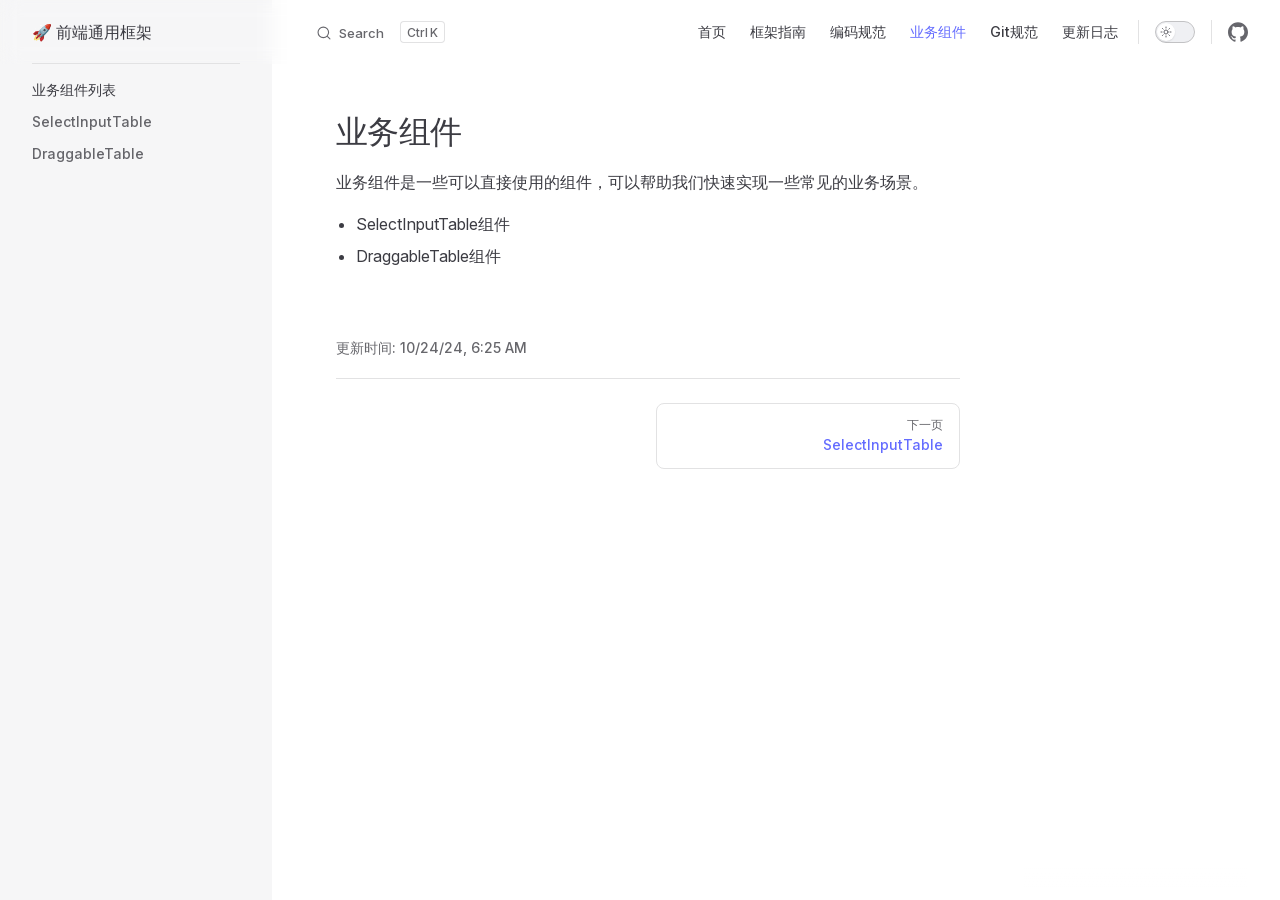
==== business-components/index.html @ 2253b832 "feat(core): 初始化项目文档" ====
<!DOCTYPE html>
<html lang="en-US" dir="ltr">
  <head>
    <meta charset="utf-8">
    <meta name="viewport" content="width=device-width,initial-scale=1">
    <title>业务组件 | 🚀 前端通用框架</title>
    <meta name="description" content="前端通用框架-LMX">
    <meta name="generator" content="VitePress v1.4.1">
    <link rel="preload stylesheet" href="/assets/style.DuVumDp0.css" as="style">
    
    <script type="module" src="/assets/app.DJWzKcC3.js"></script>
    <link rel="preload" href="/assets/inter-roman-latin.Di8DUHzh.woff2" as="font" type="font/woff2" crossorigin="">
    <link rel="modulepreload" href="/assets/chunks/theme.CJFkpKO4.js">
    <link rel="modulepreload" href="/assets/chunks/framework.Cb3oZuCp.js">
    <link rel="modulepreload" href="/assets/business-components_index.md.DLR4aEGV.lean.js">
    <script id="check-dark-mode">(()=>{const e=localStorage.getItem("vitepress-theme-appearance")||"auto",a=window.matchMedia("(prefers-color-scheme: dark)").matches;(!e||e==="auto"?a:e==="dark")&&document.documentElement.classList.add("dark")})();</script>
    <script id="check-mac-os">document.documentElement.classList.toggle("mac",/Mac|iPhone|iPod|iPad/i.test(navigator.platform));</script>
  </head>
  <body>
    <div id="app"><div class="Layout" data-v-5d98c3a5><!--[--><!--]--><!--[--><span tabindex="-1" data-v-0f60ec36></span><a href="#VPContent" class="VPSkipLink visually-hidden" data-v-0f60ec36> Skip to content </a><!--]--><!----><header class="VPNav" data-v-5d98c3a5 data-v-ae24b3ad><div class="VPNavBar" data-v-ae24b3ad data-v-6aa21345><div class="wrapper" data-v-6aa21345><div class="container" data-v-6aa21345><div class="title" data-v-6aa21345><div class="VPNavBarTitle has-sidebar" data-v-6aa21345 data-v-ab179fa1><a class="title" href="/" data-v-ab179fa1><!--[--><!--]--><!----><span data-v-ab179fa1>🚀 前端通用框架</span><!--[--><!--]--></a></div></div><div class="content" data-v-6aa21345><div class="content-body" data-v-6aa21345><!--[--><!--]--><div class="VPNavBarSearch search" data-v-6aa21345><!--[--><!----><div id="local-search"><button type="button" class="DocSearch DocSearch-Button" aria-label="Search"><span class="DocSearch-Button-Container"><span class="vp-icon DocSearch-Search-Icon"></span><span class="DocSearch-Button-Placeholder">Search</span></span><span class="DocSearch-Button-Keys"><kbd class="DocSearch-Button-Key"></kbd><kbd class="DocSearch-Button-Key">K</kbd></span></button></div><!--]--></div><nav aria-labelledby="main-nav-aria-label" class="VPNavBarMenu menu" data-v-6aa21345 data-v-dc692963><span id="main-nav-aria-label" class="visually-hidden" data-v-dc692963> Main Navigation </span><!--[--><!--[--><a class="VPLink link VPNavBarMenuLink" href="/" tabindex="0" data-v-dc692963 data-v-e56f3d57><!--[--><span data-v-e56f3d57>首页</span><!--]--></a><!--]--><!--[--><a class="VPLink link VPNavBarMenuLink" href="/introduction-guide.html" tabindex="0" data-v-dc692963 data-v-e56f3d57><!--[--><span data-v-e56f3d57>框架指南</span><!--]--></a><!--]--><!--[--><a class="VPLink link VPNavBarMenuLink" href="/code-convention.html" tabindex="0" data-v-dc692963 data-v-e56f3d57><!--[--><span data-v-e56f3d57>编码规范</span><!--]--></a><!--]--><!--[--><a class="VPLink link VPNavBarMenuLink active" href="/business-components/" tabindex="0" data-v-dc692963 data-v-e56f3d57><!--[--><span data-v-e56f3d57>业务组件</span><!--]--></a><!--]--><!--[--><a class="VPLink link VPNavBarMenuLink" href="/git-convention.html" tabindex="0" data-v-dc692963 data-v-e56f3d57><!--[--><span data-v-e56f3d57>Git规范</span><!--]--></a><!--]--><!--[--><a class="VPLink link VPNavBarMenuLink" href="/change-log.html" tabindex="0" data-v-dc692963 data-v-e56f3d57><!--[--><span data-v-e56f3d57>更新日志</span><!--]--></a><!--]--><!--]--></nav><!----><div class="VPNavBarAppearance appearance" data-v-6aa21345 data-v-6c893767><button class="VPSwitch VPSwitchAppearance" type="button" role="switch" title aria-checked="false" data-v-6c893767 data-v-5337faa4 data-v-1d5665e3><span class="check" data-v-1d5665e3><span class="icon" data-v-1d5665e3><!--[--><span class="vpi-sun sun" data-v-5337faa4></span><span class="vpi-moon moon" data-v-5337faa4></span><!--]--></span></span></button></div><div class="VPSocialLinks VPNavBarSocialLinks social-links" data-v-6aa21345 data-v-0394ad82 data-v-7bc22406><!--[--><a class="VPSocialLink no-icon" href aria-label="github" target="_blank" rel="noopener" data-v-7bc22406 data-v-eee4e7cb><span class="vpi-social-github" /></a><!--]--></div><div class="VPFlyout VPNavBarExtra extra" data-v-6aa21345 data-v-bb2aa2f0 data-v-cf11d7a2><button type="button" class="button" aria-haspopup="true" aria-expanded="false" aria-label="extra navigation" data-v-cf11d7a2><span class="vpi-more-horizontal icon" data-v-cf11d7a2></span></button><div class="menu" data-v-cf11d7a2><div class="VPMenu" data-v-cf11d7a2 data-v-b98bc113><!----><!--[--><!--[--><!----><div class="group" data-v-bb2aa2f0><div class="item appearance" data-v-bb2aa2f0><p class="label" data-v-bb2aa2f0>Appearance</p><div class="appearance-action" data-v-bb2aa2f0><button class="VPSwitch VPSwitchAppearance" type="button" role="switch" title aria-checked="false" data-v-bb2aa2f0 data-v-5337faa4 data-v-1d5665e3><span class="check" data-v-1d5665e3><span class="icon" data-v-1d5665e3><!--[--><span class="vpi-sun sun" data-v-5337faa4></span><span class="vpi-moon moon" data-v-5337faa4></span><!--]--></span></span></button></div></div></div><div class="group" data-v-bb2aa2f0><div class="item social-links" data-v-bb2aa2f0><div class="VPSocialLinks social-links-list" data-v-bb2aa2f0 data-v-7bc22406><!--[--><a class="VPSocialLink no-icon" href aria-label="github" target="_blank" rel="noopener" data-v-7bc22406 data-v-eee4e7cb><span class="vpi-social-github" /></a><!--]--></div></div></div><!--]--><!--]--></div></div></div><!--[--><!--]--><button type="button" class="VPNavBarHamburger hamburger" aria-label="mobile navigation" aria-expanded="false" aria-controls="VPNavScreen" data-v-6aa21345 data-v-e5dd9c1c><span class="container" data-v-e5dd9c1c><span class="top" data-v-e5dd9c1c></span><span class="middle" data-v-e5dd9c1c></span><span class="bottom" data-v-e5dd9c1c></span></span></button></div></div></div></div><div class="divider" data-v-6aa21345><div class="divider-line" data-v-6aa21345></div></div></div><!----></header><div class="VPLocalNav has-sidebar empty" data-v-5d98c3a5 data-v-a6f0e41e><div class="container" data-v-a6f0e41e><button class="menu" aria-expanded="false" aria-controls="VPSidebarNav" data-v-a6f0e41e><span class="vpi-align-left menu-icon" data-v-a6f0e41e></span><span class="menu-text" data-v-a6f0e41e>Menu</span></button><div class="VPLocalNavOutlineDropdown" style="--vp-vh:0px;" data-v-a6f0e41e data-v-17a5e62e><button data-v-17a5e62e>返回顶部</button><!----></div></div></div><aside class="VPSidebar" data-v-5d98c3a5 data-v-319d5ca6><div class="curtain" data-v-319d5ca6></div><nav class="nav" id="VPSidebarNav" aria-labelledby="sidebar-aria-label" tabindex="-1" data-v-319d5ca6><span class="visually-hidden" id="sidebar-aria-label" data-v-319d5ca6> Sidebar Navigation </span><!--[--><!--]--><!--[--><div class="no-transition group" data-v-c40bc020><section class="VPSidebarItem level-0 has-active" data-v-c40bc020 data-v-b7550ba0><div class="item" role="button" tabindex="0" data-v-b7550ba0><div class="indicator" data-v-b7550ba0></div><h2 class="text" data-v-b7550ba0>业务组件列表</h2><!----></div><div class="items" data-v-b7550ba0><!--[--><div class="VPSidebarItem level-1 is-link" data-v-b7550ba0 data-v-b7550ba0><!----><!----></div><div class="VPSidebarItem level-1 is-link" data-v-b7550ba0 data-v-b7550ba0><div class="item" data-v-b7550ba0><div class="indicator" data-v-b7550ba0></div><a class="VPLink link link" href="/business-components/select-input-table.html" data-v-b7550ba0><!--[--><p class="text" data-v-b7550ba0>SelectInputTable</p><!--]--></a><!----></div><!----></div><div class="VPSidebarItem level-1 is-link" data-v-b7550ba0 data-v-b7550ba0><div class="item" data-v-b7550ba0><div class="indicator" data-v-b7550ba0></div><a class="VPLink link link" href="/business-components/draggable-table.html" data-v-b7550ba0><!--[--><p class="text" data-v-b7550ba0>DraggableTable</p><!--]--></a><!----></div><!----></div><!--]--></div></section></div><!--]--><!--[--><!--]--></nav></aside><div class="VPContent has-sidebar" id="VPContent" data-v-5d98c3a5 data-v-1428d186><div class="VPDoc has-sidebar has-aside" data-v-1428d186 data-v-39a288b8><!--[--><!--]--><div class="container" data-v-39a288b8><div class="aside" data-v-39a288b8><div class="aside-curtain" data-v-39a288b8></div><div class="aside-container" data-v-39a288b8><div class="aside-content" data-v-39a288b8><div class="VPDocAside" data-v-39a288b8 data-v-3f215769><!--[--><!--]--><!--[--><!--]--><nav aria-labelledby="doc-outline-aria-label" class="VPDocAsideOutline" data-v-3f215769 data-v-a5bbad30><div class="content" data-v-a5bbad30><div class="outline-marker" data-v-a5bbad30></div><div aria-level="2" class="outline-title" id="doc-outline-aria-label" role="heading" data-v-a5bbad30>页面导航</div><ul class="VPDocOutlineItem root" data-v-a5bbad30 data-v-b933a997><!--[--><!--]--></ul></div></nav><!--[--><!--]--><div class="spacer" data-v-3f215769></div><!--[--><!--]--><!----><!--[--><!--]--><!--[--><!--]--></div></div></div></div><div class="content" data-v-39a288b8><div class="content-container" data-v-39a288b8><!--[--><!--]--><main class="main" data-v-39a288b8><div style="position:relative;" class="vp-doc _business-components_" data-v-39a288b8><div><h1 id="业务组件" tabindex="-1">业务组件 <a class="header-anchor" href="#业务组件" aria-label="Permalink to &quot;业务组件&quot;">​</a></h1><p>业务组件是一些可以直接使用的组件，可以帮助我们快速实现一些常见的业务场景。</p><ul><li>SelectInputTable组件</li><li>DraggableTable组件</li></ul></div></div></main><footer class="VPDocFooter" data-v-39a288b8 data-v-e257564d><!--[--><!--]--><div class="edit-info" data-v-e257564d><!----><div class="last-updated" data-v-e257564d><p class="VPLastUpdated" data-v-e257564d data-v-e98dd255>更新时间: <time datetime="2024-10-24T06:25:36.000Z" data-v-e98dd255></time></p></div></div><nav class="prev-next" aria-labelledby="doc-footer-aria-label" data-v-e257564d><span class="visually-hidden" id="doc-footer-aria-label" data-v-e257564d>Pager</span><div class="pager" data-v-e257564d><!----></div><div class="pager" data-v-e257564d><a class="VPLink link pager-link next" href="/business-components/select-input-table.html" data-v-e257564d><!--[--><span class="desc" data-v-e257564d>下一页</span><span class="title" data-v-e257564d>SelectInputTable</span><!--]--></a></div></nav></footer><!--[--><!--]--></div></div></div><!--[--><!--]--></div></div><footer class="VPFooter has-sidebar" data-v-5d98c3a5 data-v-e315a0ad><div class="container" data-v-e315a0ad><p class="message" data-v-e315a0ad>基于 MIT 许可发布</p><p class="copyright" data-v-e315a0ad>Copyright © 2024-2025 框架作者(LMX)  版权所有</p></div></footer><!--[--><!--]--></div></div>
    <script>window.__VP_HASH_MAP__=JSON.parse("{\"business-components_draggable-table.md\":\"Cg5GRH3i\",\"business-components_index.md\":\"DLR4aEGV\",\"business-components_select-input-table.md\":\"B539LDtx\",\"change-log.md\":\"DPjXReSg\",\"code-convention.md\":\"DmVCkzlH\",\"git-convention.md\":\"D9G2zrbq\",\"index.md\":\"DfQg890u\",\"introduction-guide.md\":\"CBShqXtq\"}");window.__VP_SITE_DATA__=JSON.parse("{\"lang\":\"en-US\",\"dir\":\"ltr\",\"title\":\"🚀 前端通用框架\",\"description\":\"前端通用框架-LMX\",\"base\":\"/\",\"head\":[],\"router\":{\"prefetchLinks\":true},\"appearance\":true,\"themeConfig\":{\"search\":{\"provider\":\"local\"},\"nav\":[{\"text\":\"首页\",\"link\":\"/\"},{\"text\":\"框架指南\",\"link\":\"/introduction-guide\"},{\"text\":\"编码规范\",\"link\":\"/code-convention\"},{\"text\":\"业务组件\",\"link\":\"/business-components/\"},{\"text\":\"Git规范\",\"link\":\"/git-convention\"},{\"text\":\"更新日志\",\"link\":\"/change-log\"}],\"sidebar\":{\"/business-components/\":[{\"text\":\"业务组件列表\",\"items\":[{\"text\":\"\",\"link\":\"/business-components/\"},{\"text\":\"SelectInputTable\",\"link\":\"/business-components/select-input-table\"},{\"text\":\"DraggableTable\",\"link\":\"/business-components/draggable-table\"}]}]},\"socialLinks\":[{\"icon\":\"github\",\"link\":\"\"}],\"outline\":{\"label\":\"页面导航\"},\"docFooter\":{\"prev\":\"上一页\",\"next\":\"下一页\"},\"lastUpdated\":{\"text\":\"更新时间\"},\"darkModeSwitchTitle\":\"切换到深色模式\",\"lightModeSwitchTitle\":\"切换到浅色模式\",\"returnToTopLabel\":\"返回顶部\",\"footer\":{\"message\":\"基于 MIT 许可发布\",\"copyright\":\"Copyright © 2024-2025 框架作者(LMX)  版权所有\"}},\"locales\":{},\"scrollOffset\":134,\"cleanUrls\":false}");</script>
    
  </body>
</html>
---- assets/style.DuVumDp0.css ----
@font-face{font-family:Inter;font-style:normal;font-weight:100 900;font-display:swap;src:url(/assets/inter-roman-cyrillic-ext.BBPuwvHQ.woff2) format("woff2");unicode-range:U+0460-052F,U+1C80-1C88,U+20B4,U+2DE0-2DFF,U+A640-A69F,U+FE2E-FE2F}@font-face{font-family:Inter;font-style:normal;font-weight:100 900;font-display:swap;src:url(/assets/inter-roman-cyrillic.C5lxZ8CY.woff2) format("woff2");unicode-range:U+0301,U+0400-045F,U+0490-0491,U+04B0-04B1,U+2116}@font-face{font-family:Inter;font-style:normal;font-weight:100 900;font-display:swap;src:url(/assets/inter-roman-greek-ext.CqjqNYQ-.woff2) format("woff2");unicode-range:U+1F00-1FFF}@font-face{font-family:Inter;font-style:normal;font-weight:100 900;font-display:swap;src:url(/assets/inter-roman-greek.BBVDIX6e.woff2) format("woff2");unicode-range:U+0370-0377,U+037A-037F,U+0384-038A,U+038C,U+038E-03A1,U+03A3-03FF}@font-face{font-family:Inter;font-style:normal;font-weight:100 900;font-display:swap;src:url(/assets/inter-roman-vietnamese.BjW4sHH5.woff2) format("woff2");unicode-range:U+0102-0103,U+0110-0111,U+0128-0129,U+0168-0169,U+01A0-01A1,U+01AF-01B0,U+0300-0301,U+0303-0304,U+0308-0309,U+0323,U+0329,U+1EA0-1EF9,U+20AB}@font-face{font-family:Inter;font-style:normal;font-weight:100 900;font-display:swap;src:url(/assets/inter-roman-latin-ext.4ZJIpNVo.woff2) format("woff2");unicode-range:U+0100-02AF,U+0304,U+0308,U+0329,U+1E00-1E9F,U+1EF2-1EFF,U+2020,U+20A0-20AB,U+20AD-20C0,U+2113,U+2C60-2C7F,U+A720-A7FF}@font-face{font-family:Inter;font-style:normal;font-weight:100 900;font-display:swap;src:url(/assets/inter-roman-latin.Di8DUHzh.woff2) format("woff2");unicode-range:U+0000-00FF,U+0131,U+0152-0153,U+02BB-02BC,U+02C6,U+02DA,U+02DC,U+0304,U+0308,U+0329,U+2000-206F,U+2074,U+20AC,U+2122,U+2191,U+2193,U+2212,U+2215,U+FEFF,U+FFFD}@font-face{font-family:Inter;font-style:italic;font-weight:100 900;font-display:swap;src:url(/assets/inter-italic-cyrillic-ext.r48I6akx.woff2) format("woff2");unicode-range:U+0460-052F,U+1C80-1C88,U+20B4,U+2DE0-2DFF,U+A640-A69F,U+FE2E-FE2F}@font-face{font-family:Inter;font-style:italic;font-weight:100 900;font-display:swap;src:url(/assets/inter-italic-cyrillic.By2_1cv3.woff2) format("woff2");unicode-range:U+0301,U+0400-045F,U+0490-0491,U+04B0-04B1,U+2116}@font-face{font-family:Inter;font-style:italic;font-weight:100 900;font-display:swap;src:url(/assets/inter-italic-greek-ext.1u6EdAuj.woff2) format("woff2");unicode-range:U+1F00-1FFF}@font-face{font-family:Inter;font-style:italic;font-weight:100 900;font-display:swap;src:url(/assets/inter-italic-greek.DJ8dCoTZ.woff2) format("woff2");unicode-range:U+0370-0377,U+037A-037F,U+0384-038A,U+038C,U+038E-03A1,U+03A3-03FF}@font-face{font-family:Inter;font-style:italic;font-weight:100 900;font-display:swap;src:url(/assets/inter-italic-vietnamese.BSbpV94h.woff2) format("woff2");unicode-range:U+0102-0103,U+0110-0111,U+0128-0129,U+0168-0169,U+01A0-01A1,U+01AF-01B0,U+0300-0301,U+0303-0304,U+0308-0309,U+0323,U+0329,U+1EA0-1EF9,U+20AB}@font-face{font-family:Inter;font-style:italic;font-weight:100 900;font-display:swap;src:url(/assets/inter-italic-latin-ext.CN1xVJS-.woff2) format("woff2");unicode-range:U+0100-02AF,U+0304,U+0308,U+0329,U+1E00-1E9F,U+1EF2-1EFF,U+2020,U+20A0-20AB,U+20AD-20C0,U+2113,U+2C60-2C7F,U+A720-A7FF}@font-face{font-family:Inter;font-style:italic;font-weight:100 900;font-display:swap;src:url(/assets/inter-italic-latin.C2AdPX0b.woff2) format("woff2");unicode-range:U+0000-00FF,U+0131,U+0152-0153,U+02BB-02BC,U+02C6,U+02DA,U+02DC,U+0304,U+0308,U+0329,U+2000-206F,U+2074,U+20AC,U+2122,U+2191,U+2193,U+2212,U+2215,U+FEFF,U+FFFD}@font-face{font-family:Punctuation SC;font-weight:400;src:local("PingFang SC Regular"),local("Noto Sans CJK SC"),local("Microsoft YaHei");unicode-range:U+201C,U+201D,U+2018,U+2019,U+2E3A,U+2014,U+2013,U+2026,U+00B7,U+007E,U+002F}@font-face{font-family:Punctuation SC;font-weight:500;src:local("PingFang SC Medium"),local("Noto Sans CJK SC"),local("Microsoft YaHei");unicode-range:U+201C,U+201D,U+2018,U+2019,U+2E3A,U+2014,U+2013,U+2026,U+00B7,U+007E,U+002F}@font-face{font-family:Punctuation SC;font-weight:600;src:local("PingFang SC Semibold"),local("Noto Sans CJK SC Bold"),local("Microsoft YaHei Bold");unicode-range:U+201C,U+201D,U+2018,U+2019,U+2E3A,U+2014,U+2013,U+2026,U+00B7,U+007E,U+002F}@font-face{font-family:Punctuation SC;font-weight:700;src:local("PingFang SC Semibold"),local("Noto Sans CJK SC Bold"),local("Microsoft YaHei Bold");unicode-range:U+201C,U+201D,U+2018,U+2019,U+2E3A,U+2014,U+2013,U+2026,U+00B7,U+007E,U+002F}:root{--vp-c-white: #ffffff;--vp-c-black: #000000;--vp-c-neutral: var(--vp-c-black);--vp-c-neutral-inverse: var(--vp-c-white)}.dark{--vp-c-neutral: var(--vp-c-white);--vp-c-neutral-inverse: var(--vp-c-black)}:root{--vp-c-gray-1: #dddde3;--vp-c-gray-2: #e4e4e9;--vp-c-gray-3: #ebebef;--vp-c-gray-soft: rgba(142, 150, 170, .14);--vp-c-indigo-1: #3451b2;--vp-c-indigo-2: #3a5ccc;--vp-c-indigo-3: #5672cd;--vp-c-indigo-soft: rgba(100, 108, 255, .14);--vp-c-purple-1: #6f42c1;--vp-c-purple-2: #7e4cc9;--vp-c-purple-3: #8e5cd9;--vp-c-purple-soft: rgba(159, 122, 234, .14);--vp-c-green-1: #18794e;--vp-c-green-2: #299764;--vp-c-green-3: #30a46c;--vp-c-green-soft: rgba(16, 185, 129, .14);--vp-c-yellow-1: #915930;--vp-c-yellow-2: #946300;--vp-c-yellow-3: #9f6a00;--vp-c-yellow-soft: rgba(234, 179, 8, .14);--vp-c-red-1: #b8272c;--vp-c-red-2: #d5393e;--vp-c-red-3: #e0575b;--vp-c-red-soft: rgba(244, 63, 94, .14);--vp-c-sponsor: #db2777}.dark{--vp-c-gray-1: #515c67;--vp-c-gray-2: #414853;--vp-c-gray-3: #32363f;--vp-c-gray-soft: rgba(101, 117, 133, .16);--vp-c-indigo-1: #a8b1ff;--vp-c-indigo-2: #5c73e7;--vp-c-indigo-3: #3e63dd;--vp-c-indigo-soft: rgba(100, 108, 255, .16);--vp-c-purple-1: #c8abfa;--vp-c-purple-2: #a879e6;--vp-c-purple-3: #8e5cd9;--vp-c-purple-soft: rgba(159, 122, 234, .16);--vp-c-green-1: #3dd68c;--vp-c-green-2: #30a46c;--vp-c-green-3: #298459;--vp-c-green-soft: rgba(16, 185, 129, .16);--vp-c-yellow-1: #f9b44e;--vp-c-yellow-2: #da8b17;--vp-c-yellow-3: #a46a0a;--vp-c-yellow-soft: rgba(234, 179, 8, .16);--vp-c-red-1: #f66f81;--vp-c-red-2: #f14158;--vp-c-red-3: #b62a3c;--vp-c-red-soft: rgba(244, 63, 94, .16)}:root{--vp-c-bg: #ffffff;--vp-c-bg-alt: #f6f6f7;--vp-c-bg-elv: #ffffff;--vp-c-bg-soft: #f6f6f7}.dark{--vp-c-bg: #1b1b1f;--vp-c-bg-alt: #161618;--vp-c-bg-elv: #202127;--vp-c-bg-soft: #202127}:root{--vp-c-border: #c2c2c4;--vp-c-divider: #e2e2e3;--vp-c-gutter: #e2e2e3}.dark{--vp-c-border: #3c3f44;--vp-c-divider: #2e2e32;--vp-c-gutter: #000000}:root{--vp-c-text-1: rgba(60, 60, 67);--vp-c-text-2: rgba(60, 60, 67, .78);--vp-c-text-3: rgba(60, 60, 67, .56)}.dark{--vp-c-text-1: rgba(255, 255, 245, .86);--vp-c-text-2: rgba(235, 235, 245, .6);--vp-c-text-3: rgba(235, 235, 245, .38)}:root{--vp-c-default-1: var(--vp-c-gray-1);--vp-c-default-2: var(--vp-c-gray-2);--vp-c-default-3: var(--vp-c-gray-3);--vp-c-default-soft: var(--vp-c-gray-soft);--vp-c-brand-1: var(--vp-c-indigo-1);--vp-c-brand-2: var(--vp-c-indigo-2);--vp-c-brand-3: var(--vp-c-indigo-3);--vp-c-brand-soft: var(--vp-c-indigo-soft);--vp-c-brand: var(--vp-c-brand-1);--vp-c-tip-1: var(--vp-c-brand-1);--vp-c-tip-2: var(--vp-c-brand-2);--vp-c-tip-3: var(--vp-c-brand-3);--vp-c-tip-soft: var(--vp-c-brand-soft);--vp-c-note-1: var(--vp-c-brand-1);--vp-c-note-2: var(--vp-c-brand-2);--vp-c-note-3: var(--vp-c-brand-3);--vp-c-note-soft: var(--vp-c-brand-soft);--vp-c-success-1: var(--vp-c-green-1);--vp-c-success-2: var(--vp-c-green-2);--vp-c-success-3: var(--vp-c-green-3);--vp-c-success-soft: var(--vp-c-green-soft);--vp-c-important-1: var(--vp-c-purple-1);--vp-c-important-2: var(--vp-c-purple-2);--vp-c-important-3: var(--vp-c-purple-3);--vp-c-important-soft: var(--vp-c-purple-soft);--vp-c-warning-1: var(--vp-c-yellow-1);--vp-c-warning-2: var(--vp-c-yellow-2);--vp-c-warning-3: var(--vp-c-yellow-3);--vp-c-warning-soft: var(--vp-c-yellow-soft);--vp-c-danger-1: var(--vp-c-red-1);--vp-c-danger-2: var(--vp-c-red-2);--vp-c-danger-3: var(--vp-c-red-3);--vp-c-danger-soft: var(--vp-c-red-soft);--vp-c-caution-1: var(--vp-c-red-1);--vp-c-caution-2: var(--vp-c-red-2);--vp-c-caution-3: var(--vp-c-red-3);--vp-c-caution-soft: var(--vp-c-red-soft)}:root{--vp-font-family-base: "Inter", ui-sans-serif, system-ui, sans-serif, "Apple Color Emoji", "Segoe UI Emoji", "Segoe UI Symbol", "Noto Color Emoji";--vp-font-family-mono: ui-monospace, "Menlo", "Monaco", "Consolas", "Liberation Mono", "Courier New", monospace;font-optical-sizing:auto}:root:where(:lang(zh)){--vp-font-family-base: "Punctuation SC", "Inter", ui-sans-serif, system-ui, "PingFang SC", "Noto Sans CJK SC", "Noto Sans SC", "Heiti SC", "Microsoft YaHei", "DengXian", sans-serif, "Apple Color Emoji", "Segoe UI Emoji", "Segoe UI Symbol", "Noto Color Emoji"}:root{--vp-shadow-1: 0 1px 2px rgba(0, 0, 0, .04), 0 1px 2px rgba(0, 0, 0, .06);--vp-shadow-2: 0 3px 12px rgba(0, 0, 0, .07), 0 1px 4px rgba(0, 0, 0, .07);--vp-shadow-3: 0 12px 32px rgba(0, 0, 0, .1), 0 2px 6px rgba(0, 0, 0, .08);--vp-shadow-4: 0 14px 44px rgba(0, 0, 0, .12), 0 3px 9px rgba(0, 0, 0, .12);--vp-shadow-5: 0 18px 56px rgba(0, 0, 0, .16), 0 4px 12px rgba(0, 0, 0, .16)}:root{--vp-z-index-footer: 10;--vp-z-index-local-nav: 20;--vp-z-index-nav: 30;--vp-z-index-layout-top: 40;--vp-z-index-backdrop: 50;--vp-z-index-sidebar: 60}@media (min-width: 960px){:root{--vp-z-index-sidebar: 25}}:root{--vp-layout-max-width: 1440px}:root{--vp-header-anchor-symbol: "#"}:root{--vp-code-line-height: 1.7;--vp-code-font-size: .875em;--vp-code-color: var(--vp-c-brand-1);--vp-code-link-color: var(--vp-c-brand-1);--vp-code-link-hover-color: var(--vp-c-brand-2);--vp-code-bg: var(--vp-c-default-soft);--vp-code-block-color: var(--vp-c-text-2);--vp-code-block-bg: var(--vp-c-bg-alt);--vp-code-block-divider-color: var(--vp-c-gutter);--vp-code-lang-color: var(--vp-c-text-3);--vp-code-line-highlight-color: var(--vp-c-default-soft);--vp-code-line-number-color: var(--vp-c-text-3);--vp-code-line-diff-add-color: var(--vp-c-success-soft);--vp-code-line-diff-add-symbol-color: var(--vp-c-success-1);--vp-code-line-diff-remove-color: var(--vp-c-danger-soft);--vp-code-line-diff-remove-symbol-color: var(--vp-c-danger-1);--vp-code-line-warning-color: var(--vp-c-warning-soft);--vp-code-line-error-color: var(--vp-c-danger-soft);--vp-code-copy-code-border-color: var(--vp-c-divider);--vp-code-copy-code-bg: var(--vp-c-bg-soft);--vp-code-copy-code-hover-border-color: var(--vp-c-divider);--vp-code-copy-code-hover-bg: var(--vp-c-bg);--vp-code-copy-code-active-text: var(--vp-c-text-2);--vp-code-copy-copied-text-content: "Copied";--vp-code-tab-divider: var(--vp-code-block-divider-color);--vp-code-tab-text-color: var(--vp-c-text-2);--vp-code-tab-bg: var(--vp-code-block-bg);--vp-code-tab-hover-text-color: var(--vp-c-text-1);--vp-code-tab-active-text-color: var(--vp-c-text-1);--vp-code-tab-active-bar-color: var(--vp-c-brand-1)}:root{--vp-button-brand-border: transparent;--vp-button-brand-text: var(--vp-c-white);--vp-button-brand-bg: var(--vp-c-brand-3);--vp-button-brand-hover-border: transparent;--vp-button-brand-hover-text: var(--vp-c-white);--vp-button-brand-hover-bg: var(--vp-c-brand-2);--vp-button-brand-active-border: transparent;--vp-button-brand-active-text: var(--vp-c-white);--vp-button-brand-active-bg: var(--vp-c-brand-1);--vp-button-alt-border: transparent;--vp-button-alt-text: var(--vp-c-text-1);--vp-button-alt-bg: var(--vp-c-default-3);--vp-button-alt-hover-border: transparent;--vp-button-alt-hover-text: var(--vp-c-text-1);--vp-button-alt-hover-bg: var(--vp-c-default-2);--vp-button-alt-active-border: transparent;--vp-button-alt-active-text: var(--vp-c-text-1);--vp-button-alt-active-bg: var(--vp-c-default-1);--vp-button-sponsor-border: var(--vp-c-text-2);--vp-button-sponsor-text: var(--vp-c-text-2);--vp-button-sponsor-bg: transparent;--vp-button-sponsor-hover-border: var(--vp-c-sponsor);--vp-button-sponsor-hover-text: var(--vp-c-sponsor);--vp-button-sponsor-hover-bg: transparent;--vp-button-sponsor-active-border: var(--vp-c-sponsor);--vp-button-sponsor-active-text: var(--vp-c-sponsor);--vp-button-sponsor-active-bg: transparent}:root{--vp-custom-block-font-size: 14px;--vp-custom-block-code-font-size: 13px;--vp-custom-block-info-border: transparent;--vp-custom-block-info-text: var(--vp-c-text-1);--vp-custom-block-info-bg: var(--vp-c-default-soft);--vp-custom-block-info-code-bg: var(--vp-c-default-soft);--vp-custom-block-note-border: transparent;--vp-custom-block-note-text: var(--vp-c-text-1);--vp-custom-block-note-bg: var(--vp-c-default-soft);--vp-custom-block-note-code-bg: var(--vp-c-default-soft);--vp-custom-block-tip-border: transparent;--vp-custom-block-tip-text: var(--vp-c-text-1);--vp-custom-block-tip-bg: var(--vp-c-tip-soft);--vp-custom-block-tip-code-bg: var(--vp-c-tip-soft);--vp-custom-block-important-border: transparent;--vp-custom-block-important-text: var(--vp-c-text-1);--vp-custom-block-important-bg: var(--vp-c-important-soft);--vp-custom-block-important-code-bg: var(--vp-c-important-soft);--vp-custom-block-warning-border: transparent;--vp-custom-block-warning-text: var(--vp-c-text-1);--vp-custom-block-warning-bg: var(--vp-c-warning-soft);--vp-custom-block-warning-code-bg: var(--vp-c-warning-soft);--vp-custom-block-danger-border: transparent;--vp-custom-block-danger-text: var(--vp-c-text-1);--vp-custom-block-danger-bg: var(--vp-c-danger-soft);--vp-custom-block-danger-code-bg: var(--vp-c-danger-soft);--vp-custom-block-caution-border: transparent;--vp-custom-block-caution-text: var(--vp-c-text-1);--vp-custom-block-caution-bg: var(--vp-c-caution-soft);--vp-custom-block-caution-code-bg: var(--vp-c-caution-soft);--vp-custom-block-details-border: var(--vp-custom-block-info-border);--vp-custom-block-details-text: var(--vp-custom-block-info-text);--vp-custom-block-details-bg: var(--vp-custom-block-info-bg);--vp-custom-block-details-code-bg: var(--vp-custom-block-info-code-bg)}:root{--vp-input-border-color: var(--vp-c-border);--vp-input-bg-color: var(--vp-c-bg-alt);--vp-input-switch-bg-color: var(--vp-c-default-soft)}:root{--vp-nav-height: 64px;--vp-nav-bg-color: var(--vp-c-bg);--vp-nav-screen-bg-color: var(--vp-c-bg);--vp-nav-logo-height: 24px}.hide-nav{--vp-nav-height: 0px}.hide-nav .VPSidebar{--vp-nav-height: 22px}:root{--vp-local-nav-bg-color: var(--vp-c-bg)}:root{--vp-sidebar-width: 272px;--vp-sidebar-bg-color: var(--vp-c-bg-alt)}:root{--vp-backdrop-bg-color: rgba(0, 0, 0, .6)}:root{--vp-home-hero-name-color: var(--vp-c-brand-1);--vp-home-hero-name-background: transparent;--vp-home-hero-image-background-image: none;--vp-home-hero-image-filter: none}:root{--vp-badge-info-border: transparent;--vp-badge-info-text: var(--vp-c-text-2);--vp-badge-info-bg: var(--vp-c-default-soft);--vp-badge-tip-border: transparent;--vp-badge-tip-text: var(--vp-c-tip-1);--vp-badge-tip-bg: var(--vp-c-tip-soft);--vp-badge-warning-border: transparent;--vp-badge-warning-text: var(--vp-c-warning-1);--vp-badge-warning-bg: var(--vp-c-warning-soft);--vp-badge-danger-border: transparent;--vp-badge-danger-text: var(--vp-c-danger-1);--vp-badge-danger-bg: var(--vp-c-danger-soft)}:root{--vp-carbon-ads-text-color: var(--vp-c-text-1);--vp-carbon-ads-poweredby-color: var(--vp-c-text-2);--vp-carbon-ads-bg-color: var(--vp-c-bg-soft);--vp-carbon-ads-hover-text-color: var(--vp-c-brand-1);--vp-carbon-ads-hover-poweredby-color: var(--vp-c-text-1)}:root{--vp-local-search-bg: var(--vp-c-bg);--vp-local-search-result-bg: var(--vp-c-bg);--vp-local-search-result-border: var(--vp-c-divider);--vp-local-search-result-selected-bg: var(--vp-c-bg);--vp-local-search-result-selected-border: var(--vp-c-brand-1);--vp-local-search-highlight-bg: var(--vp-c-brand-1);--vp-local-search-highlight-text: var(--vp-c-neutral-inverse)}@media (prefers-reduced-motion: reduce){*,:before,:after{animation-delay:-1ms!important;animation-duration:1ms!important;animation-iteration-count:1!important;background-attachment:initial!important;scroll-behavior:auto!important;transition-duration:0s!important;transition-delay:0s!important}}*,:before,:after{box-sizing:border-box}html{line-height:1.4;font-size:16px;-webkit-text-size-adjust:100%}html.dark{color-scheme:dark}body{margin:0;width:100%;min-width:320px;min-height:100vh;line-height:24px;font-family:var(--vp-font-family-base);font-size:16px;font-weight:400;color:var(--vp-c-text-1);background-color:var(--vp-c-bg);font-synthesis:style;text-rendering:optimizeLegibility;-webkit-font-smoothing:antialiased;-moz-osx-font-smoothing:grayscale}main{display:block}h1,h2,h3,h4,h5,h6{margin:0;line-height:24px;font-size:16px;font-weight:400}p{margin:0}strong,b{font-weight:600}a,area,button,[role=button],input,label,select,summary,textarea{touch-action:manipulation}a{color:inherit;text-decoration:inherit}ol,ul{list-style:none;margin:0;padding:0}blockquote{margin:0}pre,code,kbd,samp{font-family:var(--vp-font-family-mono)}img,svg,video,canvas,audio,iframe,embed,object{display:block}figure{margin:0}img,video{max-width:100%;height:auto}button,input,optgroup,select,textarea{border:0;padding:0;line-height:inherit;color:inherit}button{padding:0;font-family:inherit;background-color:transparent;background-image:none}button:enabled,[role=button]:enabled{cursor:pointer}button:focus,button:focus-visible{outline:1px dotted;outline:4px auto -webkit-focus-ring-color}button:focus:not(:focus-visible){outline:none!important}input:focus,textarea:focus,select:focus{outline:none}table{border-collapse:collapse}input{background-color:transparent}input:-ms-input-placeholder,textarea:-ms-input-placeholder{color:var(--vp-c-text-3)}input::-ms-input-placeholder,textarea::-ms-input-placeholder{color:var(--vp-c-text-3)}input::placeholder,textarea::placeholder{color:var(--vp-c-text-3)}input::-webkit-outer-spin-button,input::-webkit-inner-spin-button{-webkit-appearance:none;margin:0}input[type=number]{-moz-appearance:textfield}textarea{resize:vertical}select{-webkit-appearance:none}fieldset{margin:0;padding:0}h1,h2,h3,h4,h5,h6,li,p{overflow-wrap:break-word}vite-error-overlay{z-index:9999}mjx-container{overflow-x:auto}mjx-container>svg{display:inline-block;margin:auto}[class^=vpi-],[class*=" vpi-"],.vp-icon{width:1em;height:1em}[class^=vpi-].bg,[class*=" vpi-"].bg,.vp-icon.bg{background-size:100% 100%;background-color:transparent}[class^=vpi-]:not(.bg),[class*=" vpi-"]:not(.bg),.vp-icon:not(.bg){-webkit-mask:var(--icon) no-repeat;mask:var(--icon) no-repeat;-webkit-mask-size:100% 100%;mask-size:100% 100%;background-color:currentColor;color:inherit}.vpi-align-left{--icon: url("data:image/svg+xml,%3Csvg xmlns='http://www.w3.org/2000/svg' fill='none' stroke='currentColor' stroke-linecap='round' stroke-linejoin='round' stroke-width='2' viewBox='0 0 24 24'%3E%3Cpath d='M21 6H3M15 12H3M17 18H3'/%3E%3C/svg%3E")}.vpi-arrow-right,.vpi-arrow-down,.vpi-arrow-left,.vpi-arrow-up{--icon: url("data:image/svg+xml,%3Csvg xmlns='http://www.w3.org/2000/svg' fill='none' stroke='currentColor' stroke-linecap='round' stroke-linejoin='round' stroke-width='2' viewBox='0 0 24 24'%3E%3Cpath d='M5 12h14M12 5l7 7-7 7'/%3E%3C/svg%3E")}.vpi-chevron-right,.vpi-chevron-down,.vpi-chevron-left,.vpi-chevron-up{--icon: url("data:image/svg+xml,%3Csvg xmlns='http://www.w3.org/2000/svg' fill='none' stroke='currentColor' stroke-linecap='round' stroke-linejoin='round' stroke-width='2' viewBox='0 0 24 24'%3E%3Cpath d='m9 18 6-6-6-6'/%3E%3C/svg%3E")}.vpi-chevron-down,.vpi-arrow-down{transform:rotate(90deg)}.vpi-chevron-left,.vpi-arrow-left{transform:rotate(180deg)}.vpi-chevron-up,.vpi-arrow-up{transform:rotate(-90deg)}.vpi-square-pen{--icon: url("data:image/svg+xml,%3Csvg xmlns='http://www.w3.org/2000/svg' fill='none' stroke='currentColor' stroke-linecap='round' stroke-linejoin='round' stroke-width='2' viewBox='0 0 24 24'%3E%3Cpath d='M12 3H5a2 2 0 0 0-2 2v14a2 2 0 0 0 2 2h14a2 2 0 0 0 2-2v-7'/%3E%3Cpath d='M18.375 2.625a2.121 2.121 0 1 1 3 3L12 15l-4 1 1-4Z'/%3E%3C/svg%3E")}.vpi-plus{--icon: url("data:image/svg+xml,%3Csvg xmlns='http://www.w3.org/2000/svg' fill='none' stroke='currentColor' stroke-linecap='round' stroke-linejoin='round' stroke-width='2' viewBox='0 0 24 24'%3E%3Cpath d='M5 12h14M12 5v14'/%3E%3C/svg%3E")}.vpi-sun{--icon: url("data:image/svg+xml,%3Csvg xmlns='http://www.w3.org/2000/svg' fill='none' stroke='currentColor' stroke-linecap='round' stroke-linejoin='round' stroke-width='2' viewBox='0 0 24 24'%3E%3Ccircle cx='12' cy='12' r='4'/%3E%3Cpath d='M12 2v2M12 20v2M4.93 4.93l1.41 1.41M17.66 17.66l1.41 1.41M2 12h2M20 12h2M6.34 17.66l-1.41 1.41M19.07 4.93l-1.41 1.41'/%3E%3C/svg%3E")}.vpi-moon{--icon: url("data:image/svg+xml,%3Csvg xmlns='http://www.w3.org/2000/svg' fill='none' stroke='currentColor' stroke-linecap='round' stroke-linejoin='round' stroke-width='2' viewBox='0 0 24 24'%3E%3Cpath d='M12 3a6 6 0 0 0 9 9 9 9 0 1 1-9-9Z'/%3E%3C/svg%3E")}.vpi-more-horizontal{--icon: url("data:image/svg+xml,%3Csvg xmlns='http://www.w3.org/2000/svg' fill='none' stroke='currentColor' stroke-linecap='round' stroke-linejoin='round' stroke-width='2' viewBox='0 0 24 24'%3E%3Ccircle cx='12' cy='12' r='1'/%3E%3Ccircle cx='19' cy='12' r='1'/%3E%3Ccircle cx='5' cy='12' r='1'/%3E%3C/svg%3E")}.vpi-languages{--icon: url("data:image/svg+xml,%3Csvg xmlns='http://www.w3.org/2000/svg' fill='none' stroke='currentColor' stroke-linecap='round' stroke-linejoin='round' stroke-width='2' viewBox='0 0 24 24'%3E%3Cpath d='m5 8 6 6M4 14l6-6 2-3M2 5h12M7 2h1M22 22l-5-10-5 10M14 18h6'/%3E%3C/svg%3E")}.vpi-heart{--icon: url("data:image/svg+xml,%3Csvg xmlns='http://www.w3.org/2000/svg' fill='none' stroke='currentColor' stroke-linecap='round' stroke-linejoin='round' stroke-width='2' viewBox='0 0 24 24'%3E%3Cpath d='M19 14c1.49-1.46 3-3.21 3-5.5A5.5 5.5 0 0 0 16.5 3c-1.76 0-3 .5-4.5 2-1.5-1.5-2.74-2-4.5-2A5.5 5.5 0 0 0 2 8.5c0 2.3 1.5 4.05 3 5.5l7 7Z'/%3E%3C/svg%3E")}.vpi-search{--icon: url("data:image/svg+xml,%3Csvg xmlns='http://www.w3.org/2000/svg' fill='none' stroke='currentColor' stroke-linecap='round' stroke-linejoin='round' stroke-width='2' viewBox='0 0 24 24'%3E%3Ccircle cx='11' cy='11' r='8'/%3E%3Cpath d='m21 21-4.3-4.3'/%3E%3C/svg%3E")}.vpi-layout-list{--icon: url("data:image/svg+xml,%3Csvg xmlns='http://www.w3.org/2000/svg' fill='none' stroke='currentColor' stroke-linecap='round' stroke-linejoin='round' stroke-width='2' viewBox='0 0 24 24'%3E%3Crect width='7' height='7' x='3' y='3' rx='1'/%3E%3Crect width='7' height='7' x='3' y='14' rx='1'/%3E%3Cpath d='M14 4h7M14 9h7M14 15h7M14 20h7'/%3E%3C/svg%3E")}.vpi-delete{--icon: url("data:image/svg+xml,%3Csvg xmlns='http://www.w3.org/2000/svg' fill='none' stroke='currentColor' stroke-linecap='round' stroke-linejoin='round' stroke-width='2' viewBox='0 0 24 24'%3E%3Cpath d='M20 5H9l-7 7 7 7h11a2 2 0 0 0 2-2V7a2 2 0 0 0-2-2ZM18 9l-6 6M12 9l6 6'/%3E%3C/svg%3E")}.vpi-corner-down-left{--icon: url("data:image/svg+xml,%3Csvg xmlns='http://www.w3.org/2000/svg' fill='none' stroke='currentColor' stroke-linecap='round' stroke-linejoin='round' stroke-width='2' viewBox='0 0 24 24'%3E%3Cpath d='m9 10-5 5 5 5'/%3E%3Cpath d='M20 4v7a4 4 0 0 1-4 4H4'/%3E%3C/svg%3E")}:root{--vp-icon-copy: url("data:image/svg+xml,%3Csvg xmlns='http://www.w3.org/2000/svg' fill='none' stroke='rgba(128,128,128,1)' stroke-linecap='round' stroke-linejoin='round' stroke-width='2' viewBox='0 0 24 24'%3E%3Crect width='8' height='4' x='8' y='2' rx='1' ry='1'/%3E%3Cpath d='M16 4h2a2 2 0 0 1 2 2v14a2 2 0 0 1-2 2H6a2 2 0 0 1-2-2V6a2 2 0 0 1 2-2h2'/%3E%3C/svg%3E");--vp-icon-copied: url("data:image/svg+xml,%3Csvg xmlns='http://www.w3.org/2000/svg' fill='none' stroke='rgba(128,128,128,1)' stroke-linecap='round' stroke-linejoin='round' stroke-width='2' viewBox='0 0 24 24'%3E%3Crect width='8' height='4' x='8' y='2' rx='1' ry='1'/%3E%3Cpath d='M16 4h2a2 2 0 0 1 2 2v14a2 2 0 0 1-2 2H6a2 2 0 0 1-2-2V6a2 2 0 0 1 2-2h2'/%3E%3Cpath d='m9 14 2 2 4-4'/%3E%3C/svg%3E")}.vpi-social-discord{--icon: url("data:image/svg+xml,%3Csvg xmlns='http://www.w3.org/2000/svg' viewBox='0 0 24 24'%3E%3Cpath d='M20.317 4.37a19.791 19.791 0 0 0-4.885-1.515.074.074 0 0 0-.079.037c-.21.375-.444.864-.608 1.25a18.27 18.27 0 0 0-5.487 0 12.64 12.64 0 0 0-.617-1.25.077.077 0 0 0-.079-.037A19.736 19.736 0 0 0 3.677 4.37a.07.07 0 0 0-.032.027C.533 9.046-.32 13.58.099 18.057a.082.082 0 0 0 .031.057 19.9 19.9 0 0 0 5.993 3.03.078.078 0 0 0 .084-.028c.462-.63.874-1.295 1.226-1.994a.076.076 0 0 0-.041-.106 13.107 13.107 0 0 1-1.872-.892.077.077 0 0 1-.008-.128 10.2 10.2 0 0 0 .372-.292.074.074 0 0 1 .077-.01c3.928 1.793 8.18 1.793 12.062 0a.074.074 0 0 1 .078.01c.12.098.246.198.373.292a.077.077 0 0 1-.006.127 12.299 12.299 0 0 1-1.873.892.077.077 0 0 0-.041.107c.36.698.772 1.362 1.225 1.993a.076.076 0 0 0 .084.028 19.839 19.839 0 0 0 6.002-3.03.077.077 0 0 0 .032-.054c.5-5.177-.838-9.674-3.549-13.66a.061.061 0 0 0-.031-.03zM8.02 15.33c-1.183 0-2.157-1.085-2.157-2.419 0-1.333.956-2.419 2.157-2.419 1.21 0 2.176 1.096 2.157 2.42 0 1.333-.956 2.418-2.157 2.418zm7.975 0c-1.183 0-2.157-1.085-2.157-2.419 0-1.333.955-2.419 2.157-2.419 1.21 0 2.176 1.096 2.157 2.42 0 1.333-.946 2.418-2.157 2.418Z'/%3E%3C/svg%3E")}.vpi-social-facebook{--icon: url("data:image/svg+xml,%3Csvg xmlns='http://www.w3.org/2000/svg' viewBox='0 0 24 24'%3E%3Cpath d='M9.101 23.691v-7.98H6.627v-3.667h2.474v-1.58c0-4.085 1.848-5.978 5.858-5.978.401 0 .955.042 1.468.103a8.68 8.68 0 0 1 1.141.195v3.325a8.623 8.623 0 0 0-.653-.036 26.805 26.805 0 0 0-.733-.009c-.707 0-1.259.096-1.675.309a1.686 1.686 0 0 0-.679.622c-.258.42-.374.995-.374 1.752v1.297h3.919l-.386 2.103-.287 1.564h-3.246v8.245C19.396 23.238 24 18.179 24 12.044c0-6.627-5.373-12-12-12s-12 5.373-12 12c0 5.628 3.874 10.35 9.101 11.647Z'/%3E%3C/svg%3E")}.vpi-social-github{--icon: url("data:image/svg+xml,%3Csvg xmlns='http://www.w3.org/2000/svg' viewBox='0 0 24 24'%3E%3Cpath d='M12 .297c-6.63 0-12 5.373-12 12 0 5.303 3.438 9.8 8.205 11.385.6.113.82-.258.82-.577 0-.285-.01-1.04-.015-2.04-3.338.724-4.042-1.61-4.042-1.61C4.422 18.07 3.633 17.7 3.633 17.7c-1.087-.744.084-.729.084-.729 1.205.084 1.838 1.236 1.838 1.236 1.07 1.835 2.809 1.305 3.495.998.108-.776.417-1.305.76-1.605-2.665-.3-5.466-1.332-5.466-5.93 0-1.31.465-2.38 1.235-3.22-.135-.303-.54-1.523.105-3.176 0 0 1.005-.322 3.3 1.23.96-.267 1.98-.399 3-.405 1.02.006 2.04.138 3 .405 2.28-1.552 3.285-1.23 3.285-1.23.645 1.653.24 2.873.12 3.176.765.84 1.23 1.91 1.23 3.22 0 4.61-2.805 5.625-5.475 5.92.42.36.81 1.096.81 2.22 0 1.606-.015 2.896-.015 3.286 0 .315.21.69.825.57C20.565 22.092 24 17.592 24 12.297c0-6.627-5.373-12-12-12'/%3E%3C/svg%3E")}.vpi-social-instagram{--icon: url("data:image/svg+xml,%3Csvg xmlns='http://www.w3.org/2000/svg' viewBox='0 0 24 24'%3E%3Cpath d='M7.03.084c-1.277.06-2.149.264-2.91.563a5.874 5.874 0 0 0-2.124 1.388 5.878 5.878 0 0 0-1.38 2.127C.321 4.926.12 5.8.064 7.076.008 8.354-.005 8.764.001 12.023c.007 3.259.021 3.667.083 4.947.061 1.277.264 2.149.563 2.911.308.789.72 1.457 1.388 2.123a5.872 5.872 0 0 0 2.129 1.38c.763.295 1.636.496 2.913.552 1.278.056 1.689.069 4.947.063 3.257-.007 3.668-.021 4.947-.082 1.28-.06 2.147-.265 2.91-.563a5.881 5.881 0 0 0 2.123-1.388 5.881 5.881 0 0 0 1.38-2.129c.295-.763.496-1.636.551-2.912.056-1.28.07-1.69.063-4.948-.006-3.258-.02-3.667-.081-4.947-.06-1.28-.264-2.148-.564-2.911a5.892 5.892 0 0 0-1.387-2.123 5.857 5.857 0 0 0-2.128-1.38C19.074.322 18.202.12 16.924.066 15.647.009 15.236-.006 11.977 0 8.718.008 8.31.021 7.03.084m.14 21.693c-1.17-.05-1.805-.245-2.228-.408a3.736 3.736 0 0 1-1.382-.895 3.695 3.695 0 0 1-.9-1.378c-.165-.423-.363-1.058-.417-2.228-.06-1.264-.072-1.644-.08-4.848-.006-3.204.006-3.583.061-4.848.05-1.169.246-1.805.408-2.228.216-.561.477-.96.895-1.382a3.705 3.705 0 0 1 1.379-.9c.423-.165 1.057-.361 2.227-.417 1.265-.06 1.644-.072 4.848-.08 3.203-.006 3.583.006 4.85.062 1.168.05 1.804.244 2.227.408.56.216.96.475 1.382.895.421.42.681.817.9 1.378.165.422.362 1.056.417 2.227.06 1.265.074 1.645.08 4.848.005 3.203-.006 3.583-.061 4.848-.051 1.17-.245 1.805-.408 2.23-.216.56-.477.96-.896 1.38a3.705 3.705 0 0 1-1.378.9c-.422.165-1.058.362-2.226.418-1.266.06-1.645.072-4.85.079-3.204.007-3.582-.006-4.848-.06m9.783-16.192a1.44 1.44 0 1 0 1.437-1.442 1.44 1.44 0 0 0-1.437 1.442M5.839 12.012a6.161 6.161 0 1 0 12.323-.024 6.162 6.162 0 0 0-12.323.024M8 12.008A4 4 0 1 1 12.008 16 4 4 0 0 1 8 12.008'/%3E%3C/svg%3E")}.vpi-social-linkedin{--icon: url("data:image/svg+xml,%3Csvg xmlns='http://www.w3.org/2000/svg' viewBox='0 0 24 24'%3E%3Cpath d='M20.447 20.452h-3.554v-5.569c0-1.328-.027-3.037-1.852-3.037-1.853 0-2.136 1.445-2.136 2.939v5.667H9.351V9h3.414v1.561h.046c.477-.9 1.637-1.85 3.37-1.85 3.601 0 4.267 2.37 4.267 5.455v6.286zM5.337 7.433a2.062 2.062 0 0 1-2.063-2.065 2.064 2.064 0 1 1 2.063 2.065zm1.782 13.019H3.555V9h3.564v11.452zM22.225 0H1.771C.792 0 0 .774 0 1.729v20.542C0 23.227.792 24 1.771 24h20.451C23.2 24 24 23.227 24 22.271V1.729C24 .774 23.2 0 22.222 0h.003z'/%3E%3C/svg%3E")}.vpi-social-mastodon{--icon: url("data:image/svg+xml,%3Csvg xmlns='http://www.w3.org/2000/svg' viewBox='0 0 24 24'%3E%3Cpath d='M23.268 5.313c-.35-2.578-2.617-4.61-5.304-5.004C17.51.242 15.792 0 11.813 0h-.03c-3.98 0-4.835.242-5.288.309C3.882.692 1.496 2.518.917 5.127.64 6.412.61 7.837.661 9.143c.074 1.874.088 3.745.26 5.611.118 1.24.325 2.47.62 3.68.55 2.237 2.777 4.098 4.96 4.857 2.336.792 4.849.923 7.256.38.265-.061.527-.132.786-.213.585-.184 1.27-.39 1.774-.753a.057.057 0 0 0 .023-.043v-1.809a.052.052 0 0 0-.02-.041.053.053 0 0 0-.046-.01 20.282 20.282 0 0 1-4.709.545c-2.73 0-3.463-1.284-3.674-1.818a5.593 5.593 0 0 1-.319-1.433.053.053 0 0 1 .066-.054c1.517.363 3.072.546 4.632.546.376 0 .75 0 1.125-.01 1.57-.044 3.224-.124 4.768-.422.038-.008.077-.015.11-.024 2.435-.464 4.753-1.92 4.989-5.604.008-.145.03-1.52.03-1.67.002-.512.167-3.63-.024-5.545zm-3.748 9.195h-2.561V8.29c0-1.309-.55-1.976-1.67-1.976-1.23 0-1.846.79-1.846 2.35v3.403h-2.546V8.663c0-1.56-.617-2.35-1.848-2.35-1.112 0-1.668.668-1.67 1.977v6.218H4.822V8.102c0-1.31.337-2.35 1.011-3.12.696-.77 1.608-1.164 2.74-1.164 1.311 0 2.302.5 2.962 1.498l.638 1.06.638-1.06c.66-.999 1.65-1.498 2.96-1.498 1.13 0 2.043.395 2.74 1.164.675.77 1.012 1.81 1.012 3.12z'/%3E%3C/svg%3E")}.vpi-social-npm{--icon: url("data:image/svg+xml,%3Csvg xmlns='http://www.w3.org/2000/svg' viewBox='0 0 24 24'%3E%3Cpath d='M1.763 0C.786 0 0 .786 0 1.763v20.474C0 23.214.786 24 1.763 24h20.474c.977 0 1.763-.786 1.763-1.763V1.763C24 .786 23.214 0 22.237 0zM5.13 5.323l13.837.019-.009 13.836h-3.464l.01-10.382h-3.456L12.04 19.17H5.113z'/%3E%3C/svg%3E")}.vpi-social-slack{--icon: url("data:image/svg+xml,%3Csvg xmlns='http://www.w3.org/2000/svg' viewBox='0 0 24 24'%3E%3Cpath d='M5.042 15.165a2.528 2.528 0 0 1-2.52 2.523A2.528 2.528 0 0 1 0 15.165a2.527 2.527 0 0 1 2.522-2.52h2.52v2.52zm1.271 0a2.527 2.527 0 0 1 2.521-2.52 2.527 2.527 0 0 1 2.521 2.52v6.313A2.528 2.528 0 0 1 8.834 24a2.528 2.528 0 0 1-2.521-2.522v-6.313zM8.834 5.042a2.528 2.528 0 0 1-2.521-2.52A2.528 2.528 0 0 1 8.834 0a2.528 2.528 0 0 1 2.521 2.522v2.52H8.834zm0 1.271a2.528 2.528 0 0 1 2.521 2.521 2.528 2.528 0 0 1-2.521 2.521H2.522A2.528 2.528 0 0 1 0 8.834a2.528 2.528 0 0 1 2.522-2.521h6.312zm10.122 2.521a2.528 2.528 0 0 1 2.522-2.521A2.528 2.528 0 0 1 24 8.834a2.528 2.528 0 0 1-2.522 2.521h-2.522V8.834zm-1.268 0a2.528 2.528 0 0 1-2.523 2.521 2.527 2.527 0 0 1-2.52-2.521V2.522A2.527 2.527 0 0 1 15.165 0a2.528 2.528 0 0 1 2.523 2.522v6.312zm-2.523 10.122a2.528 2.528 0 0 1 2.523 2.522A2.528 2.528 0 0 1 15.165 24a2.527 2.527 0 0 1-2.52-2.522v-2.522h2.52zm0-1.268a2.527 2.527 0 0 1-2.52-2.523 2.526 2.526 0 0 1 2.52-2.52h6.313A2.527 2.527 0 0 1 24 15.165a2.528 2.528 0 0 1-2.522 2.523h-6.313z'/%3E%3C/svg%3E")}.vpi-social-twitter,.vpi-social-x{--icon: url("data:image/svg+xml,%3Csvg xmlns='http://www.w3.org/2000/svg' viewBox='0 0 24 24'%3E%3Cpath d='M18.901 1.153h3.68l-8.04 9.19L24 22.846h-7.406l-5.8-7.584-6.638 7.584H.474l8.6-9.83L0 1.154h7.594l5.243 6.932ZM17.61 20.644h2.039L6.486 3.24H4.298Z'/%3E%3C/svg%3E")}.vpi-social-youtube{--icon: url("data:image/svg+xml,%3Csvg xmlns='http://www.w3.org/2000/svg' viewBox='0 0 24 24'%3E%3Cpath d='M23.498 6.186a3.016 3.016 0 0 0-2.122-2.136C19.505 3.545 12 3.545 12 3.545s-7.505 0-9.377.505A3.017 3.017 0 0 0 .502 6.186C0 8.07 0 12 0 12s0 3.93.502 5.814a3.016 3.016 0 0 0 2.122 2.136c1.871.505 9.376.505 9.376.505s7.505 0 9.377-.505a3.015 3.015 0 0 0 2.122-2.136C24 15.93 24 12 24 12s0-3.93-.502-5.814zM9.545 15.568V8.432L15.818 12l-6.273 3.568z'/%3E%3C/svg%3E")}.visually-hidden{position:absolute;width:1px;height:1px;white-space:nowrap;clip:rect(0 0 0 0);clip-path:inset(50%);overflow:hidden}.custom-block{border:1px solid transparent;border-radius:8px;padding:16px 16px 8px;line-height:24px;font-size:var(--vp-custom-block-font-size);color:var(--vp-c-text-2)}.custom-block.info{border-color:var(--vp-custom-block-info-border);color:var(--vp-custom-block-info-text);background-color:var(--vp-custom-block-info-bg)}.custom-block.info a,.custom-block.info code{color:var(--vp-c-brand-1)}.custom-block.info a:hover,.custom-block.info a:hover>code{color:var(--vp-c-brand-2)}.custom-block.info code{background-color:var(--vp-custom-block-info-code-bg)}.custom-block.note{border-color:var(--vp-custom-block-note-border);color:var(--vp-custom-block-note-text);background-color:var(--vp-custom-block-note-bg)}.custom-block.note a,.custom-block.note code{color:var(--vp-c-brand-1)}.custom-block.note a:hover,.custom-block.note a:hover>code{color:var(--vp-c-brand-2)}.custom-block.note code{background-color:var(--vp-custom-block-note-code-bg)}.custom-block.tip{border-color:var(--vp-custom-block-tip-border);color:var(--vp-custom-block-tip-text);background-color:var(--vp-custom-block-tip-bg)}.custom-block.tip a,.custom-block.tip code{color:var(--vp-c-tip-1)}.custom-block.tip a:hover,.custom-block.tip a:hover>code{color:var(--vp-c-tip-2)}.custom-block.tip code{background-color:var(--vp-custom-block-tip-code-bg)}.custom-block.important{border-color:var(--vp-custom-block-important-border);color:var(--vp-custom-block-important-text);background-color:var(--vp-custom-block-important-bg)}.custom-block.important a,.custom-block.important code{color:var(--vp-c-important-1)}.custom-block.important a:hover,.custom-block.important a:hover>code{color:var(--vp-c-important-2)}.custom-block.important code{background-color:var(--vp-custom-block-important-code-bg)}.custom-block.warning{border-color:var(--vp-custom-block-warning-border);color:var(--vp-custom-block-warning-text);background-color:var(--vp-custom-block-warning-bg)}.custom-block.warning a,.custom-block.warning code{color:var(--vp-c-warning-1)}.custom-block.warning a:hover,.custom-block.warning a:hover>code{color:var(--vp-c-warning-2)}.custom-block.warning code{background-color:var(--vp-custom-block-warning-code-bg)}.custom-block.danger{border-color:var(--vp-custom-block-danger-border);color:var(--vp-custom-block-danger-text);background-color:var(--vp-custom-block-danger-bg)}.custom-block.danger a,.custom-block.danger code{color:var(--vp-c-danger-1)}.custom-block.danger a:hover,.custom-block.danger a:hover>code{color:var(--vp-c-danger-2)}.custom-block.danger code{background-color:var(--vp-custom-block-danger-code-bg)}.custom-block.caution{border-color:var(--vp-custom-block-caution-border);color:var(--vp-custom-block-caution-text);background-color:var(--vp-custom-block-caution-bg)}.custom-block.caution a,.custom-block.caution code{color:var(--vp-c-caution-1)}.custom-block.caution a:hover,.custom-block.caution a:hover>code{color:var(--vp-c-caution-2)}.custom-block.caution code{background-color:var(--vp-custom-block-caution-code-bg)}.custom-block.details{border-color:var(--vp-custom-block-details-border);color:var(--vp-custom-block-details-text);background-color:var(--vp-custom-block-details-bg)}.custom-block.details a{color:var(--vp-c-brand-1)}.custom-block.details a:hover,.custom-block.details a:hover>code{color:var(--vp-c-brand-2)}.custom-block.details code{background-color:var(--vp-custom-block-details-code-bg)}.custom-block-title{font-weight:600}.custom-block p+p{margin:8px 0}.custom-block.details summary{margin:0 0 8px;font-weight:700;cursor:pointer;-webkit-user-select:none;user-select:none}.custom-block.details summary+p{margin:8px 0}.custom-block a{color:inherit;font-weight:600;text-decoration:underline;text-underline-offset:2px;transition:opacity .25s}.custom-block a:hover{opacity:.75}.custom-block code{font-size:var(--vp-custom-block-code-font-size)}.custom-block.custom-block th,.custom-block.custom-block blockquote>p{font-size:var(--vp-custom-block-font-size);color:inherit}.dark .vp-code span{color:var(--shiki-dark, inherit)}html:not(.dark) .vp-code span{color:var(--shiki-light, inherit)}.vp-code-group{margin-top:16px}.vp-code-group .tabs{position:relative;display:flex;margin-right:-24px;margin-left:-24px;padding:0 12px;background-color:var(--vp-code-tab-bg);overflow-x:auto;overflow-y:hidden;box-shadow:inset 0 -1px var(--vp-code-tab-divider)}@media (min-width: 640px){.vp-code-group .tabs{margin-right:0;margin-left:0;border-radius:8px 8px 0 0}}.vp-code-group .tabs input{position:fixed;opacity:0;pointer-events:none}.vp-code-group .tabs label{position:relative;display:inline-block;border-bottom:1px solid transparent;padding:0 12px;line-height:48px;font-size:14px;font-weight:500;color:var(--vp-code-tab-text-color);white-space:nowrap;cursor:pointer;transition:color .25s}.vp-code-group .tabs label:after{position:absolute;right:8px;bottom:-1px;left:8px;z-index:1;height:2px;border-radius:2px;content:"";background-color:transparent;transition:background-color .25s}.vp-code-group label:hover{color:var(--vp-code-tab-hover-text-color)}.vp-code-group input:checked+label{color:var(--vp-code-tab-active-text-color)}.vp-code-group input:checked+label:after{background-color:var(--vp-code-tab-active-bar-color)}.vp-code-group div[class*=language-],.vp-block{display:none;margin-top:0!important;border-top-left-radius:0!important;border-top-right-radius:0!important}.vp-code-group div[class*=language-].active,.vp-block.active{display:block}.vp-block{padding:20px 24px}.vp-doc h1,.vp-doc h2,.vp-doc h3,.vp-doc h4,.vp-doc h5,.vp-doc h6{position:relative;font-weight:600;outline:none}.vp-doc h1{letter-spacing:-.02em;line-height:40px;font-size:28px}.vp-doc h2{margin:48px 0 16px;border-top:1px solid var(--vp-c-divider);padding-top:24px;letter-spacing:-.02em;line-height:32px;font-size:24px}.vp-doc h3{margin:32px 0 0;letter-spacing:-.01em;line-height:28px;font-size:20px}.vp-doc h4{margin:24px 0 0;letter-spacing:-.01em;line-height:24px;font-size:18px}.vp-doc .header-anchor{position:absolute;top:0;left:0;margin-left:-.87em;font-weight:500;-webkit-user-select:none;user-select:none;opacity:0;text-decoration:none;transition:color .25s,opacity .25s}.vp-doc .header-anchor:before{content:var(--vp-header-anchor-symbol)}.vp-doc h1:hover .header-anchor,.vp-doc h1 .header-anchor:focus,.vp-doc h2:hover .header-anchor,.vp-doc h2 .header-anchor:focus,.vp-doc h3:hover .header-anchor,.vp-doc h3 .header-anchor:focus,.vp-doc h4:hover .header-anchor,.vp-doc h4 .header-anchor:focus,.vp-doc h5:hover .header-anchor,.vp-doc h5 .header-anchor:focus,.vp-doc h6:hover .header-anchor,.vp-doc h6 .header-anchor:focus{opacity:1}@media (min-width: 768px){.vp-doc h1{letter-spacing:-.02em;line-height:40px;font-size:32px}}.vp-doc h2 .header-anchor{top:24px}.vp-doc p,.vp-doc summary{margin:16px 0}.vp-doc p{line-height:28px}.vp-doc blockquote{margin:16px 0;border-left:2px solid var(--vp-c-divider);padding-left:16px;transition:border-color .5s;color:var(--vp-c-text-2)}.vp-doc blockquote>p{margin:0;font-size:16px;transition:color .5s}.vp-doc a{font-weight:500;color:var(--vp-c-brand-1);text-decoration:underline;text-underline-offset:2px;transition:color .25s,opacity .25s}.vp-doc a:hover{color:var(--vp-c-brand-2)}.vp-doc strong{font-weight:600}.vp-doc ul,.vp-doc ol{padding-left:1.25rem;margin:16px 0}.vp-doc ul{list-style:disc}.vp-doc ol{list-style:decimal}.vp-doc li+li{margin-top:8px}.vp-doc li>ol,.vp-doc li>ul{margin:8px 0 0}.vp-doc table{display:block;border-collapse:collapse;margin:20px 0;overflow-x:auto}.vp-doc tr{background-color:var(--vp-c-bg);border-top:1px solid var(--vp-c-divider);transition:background-color .5s}.vp-doc tr:nth-child(2n){background-color:var(--vp-c-bg-soft)}.vp-doc th,.vp-doc td{border:1px solid var(--vp-c-divider);padding:8px 16px}.vp-doc th{text-align:left;font-size:14px;font-weight:600;color:var(--vp-c-text-2);background-color:var(--vp-c-bg-soft)}.vp-doc td{font-size:14px}.vp-doc hr{margin:16px 0;border:none;border-top:1px solid var(--vp-c-divider)}.vp-doc .custom-block{margin:16px 0}.vp-doc .custom-block p{margin:8px 0;line-height:24px}.vp-doc .custom-block p:first-child{margin:0}.vp-doc .custom-block div[class*=language-]{margin:8px 0;border-radius:8px}.vp-doc .custom-block div[class*=language-] code{font-weight:400;background-color:transparent}.vp-doc .custom-block .vp-code-group .tabs{margin:0;border-radius:8px 8px 0 0}.vp-doc :not(pre,h1,h2,h3,h4,h5,h6)>code{font-size:var(--vp-code-font-size);color:var(--vp-code-color)}.vp-doc :not(pre)>code{border-radius:4px;padding:3px 6px;background-color:var(--vp-code-bg);transition:color .25s,background-color .5s}.vp-doc a>code{color:var(--vp-code-link-color)}.vp-doc a:hover>code{color:var(--vp-code-link-hover-color)}.vp-doc h1>code,.vp-doc h2>code,.vp-doc h3>code,.vp-doc h4>code{font-size:.9em}.vp-doc div[class*=language-],.vp-block{position:relative;margin:16px -24px;background-color:var(--vp-code-block-bg);overflow-x:auto;transition:background-color .5s}@media (min-width: 640px){.vp-doc div[class*=language-],.vp-block{border-radius:8px;margin:16px 0}}@media (max-width: 639px){.vp-doc li div[class*=language-]{border-radius:8px 0 0 8px}}.vp-doc div[class*=language-]+div[class*=language-],.vp-doc div[class$=-api]+div[class*=language-],.vp-doc div[class*=language-]+div[class$=-api]>div[class*=language-]{margin-top:-8px}.vp-doc [class*=language-] pre,.vp-doc [class*=language-] code{direction:ltr;text-align:left;white-space:pre;word-spacing:normal;word-break:normal;word-wrap:normal;-moz-tab-size:4;-o-tab-size:4;tab-size:4;-webkit-hyphens:none;-moz-hyphens:none;-ms-hyphens:none;hyphens:none}.vp-doc [class*=language-] pre{position:relative;z-index:1;margin:0;padding:20px 0;background:transparent;overflow-x:auto}.vp-doc [class*=language-] code{display:block;padding:0 24px;width:fit-content;min-width:100%;line-height:var(--vp-code-line-height);font-size:var(--vp-code-font-size);color:var(--vp-code-block-color);transition:color .5s}.vp-doc [class*=language-] code .highlighted{background-color:var(--vp-code-line-highlight-color);transition:background-color .5s;margin:0 -24px;padding:0 24px;width:calc(100% + 48px);display:inline-block}.vp-doc [class*=language-] code .highlighted.error{background-color:var(--vp-code-line-error-color)}.vp-doc [class*=language-] code .highlighted.warning{background-color:var(--vp-code-line-warning-color)}.vp-doc [class*=language-] code .diff{transition:background-color .5s;margin:0 -24px;padding:0 24px;width:calc(100% + 48px);display:inline-block}.vp-doc [class*=language-] code .diff:before{position:absolute;left:10px}.vp-doc [class*=language-] .has-focused-lines .line:not(.has-focus){filter:blur(.095rem);opacity:.4;transition:filter .35s,opacity .35s}.vp-doc [class*=language-] .has-focused-lines .line:not(.has-focus){opacity:.7;transition:filter .35s,opacity .35s}.vp-doc [class*=language-]:hover .has-focused-lines .line:not(.has-focus){filter:blur(0);opacity:1}.vp-doc [class*=language-] code .diff.remove{background-color:var(--vp-code-line-diff-remove-color);opacity:.7}.vp-doc [class*=language-] code .diff.remove:before{content:"-";color:var(--vp-code-line-diff-remove-symbol-color)}.vp-doc [class*=language-] code .diff.add{background-color:var(--vp-code-line-diff-add-color)}.vp-doc [class*=language-] code .diff.add:before{content:"+";color:var(--vp-code-line-diff-add-symbol-color)}.vp-doc div[class*=language-].line-numbers-mode{padding-left:32px}.vp-doc .line-numbers-wrapper{position:absolute;top:0;bottom:0;left:0;z-index:3;border-right:1px solid var(--vp-code-block-divider-color);padding-top:20px;width:32px;text-align:center;font-family:var(--vp-font-family-mono);line-height:var(--vp-code-line-height);font-size:var(--vp-code-font-size);color:var(--vp-code-line-number-color);transition:border-color .5s,color .5s}.vp-doc [class*=language-]>button.copy{direction:ltr;position:absolute;top:12px;right:12px;z-index:3;border:1px solid var(--vp-code-copy-code-border-color);border-radius:4px;width:40px;height:40px;background-color:var(--vp-code-copy-code-bg);opacity:0;cursor:pointer;background-image:var(--vp-icon-copy);background-position:50%;background-size:20px;background-repeat:no-repeat;transition:border-color .25s,background-color .25s,opacity .25s}.vp-doc [class*=language-]:hover>button.copy,.vp-doc [class*=language-]>button.copy:focus{opacity:1}.vp-doc [class*=language-]>button.copy:hover,.vp-doc [class*=language-]>button.copy.copied{border-color:var(--vp-code-copy-code-hover-border-color);background-color:var(--vp-code-copy-code-hover-bg)}.vp-doc [class*=language-]>button.copy.copied,.vp-doc [class*=language-]>button.copy:hover.copied{border-radius:0 4px 4px 0;background-color:var(--vp-code-copy-code-hover-bg);background-image:var(--vp-icon-copied)}.vp-doc [class*=language-]>button.copy.copied:before,.vp-doc [class*=language-]>button.copy:hover.copied:before{position:relative;top:-1px;transform:translate(calc(-100% - 1px));display:flex;justify-content:center;align-items:center;border:1px solid var(--vp-code-copy-code-hover-border-color);border-right:0;border-radius:4px 0 0 4px;padding:0 10px;width:fit-content;height:40px;text-align:center;font-size:12px;font-weight:500;color:var(--vp-code-copy-code-active-text);background-color:var(--vp-code-copy-code-hover-bg);white-space:nowrap;content:var(--vp-code-copy-copied-text-content)}.vp-doc [class*=language-]>span.lang{position:absolute;top:2px;right:8px;z-index:2;font-size:12px;font-weight:500;color:var(--vp-code-lang-color);transition:color .4s,opacity .4s}.vp-doc [class*=language-]:hover>button.copy+span.lang,.vp-doc [class*=language-]>button.copy:focus+span.lang{opacity:0}.vp-doc .VPTeamMembers{margin-top:24px}.vp-doc .VPTeamMembers.small.count-1 .container{margin:0!important;max-width:calc((100% - 24px)/2)!important}.vp-doc .VPTeamMembers.small.count-2 .container,.vp-doc .VPTeamMembers.small.count-3 .container{max-width:100%!important}.vp-doc .VPTeamMembers.medium.count-1 .container{margin:0!important;max-width:calc((100% - 24px)/2)!important}:is(.vp-external-link-icon,.vp-doc a[href*="://"],.vp-doc a[target=_blank]):not(.no-icon):after{display:inline-block;margin-top:-1px;margin-left:4px;width:11px;height:11px;background:currentColor;color:var(--vp-c-text-3);flex-shrink:0;--icon: url("data:image/svg+xml, %3Csvg xmlns='http://www.w3.org/2000/svg' viewBox='0 0 24 24' %3E%3Cpath d='M0 0h24v24H0V0z' fill='none' /%3E%3Cpath d='M9 5v2h6.59L4 18.59 5.41 20 17 8.41V15h2V5H9z' /%3E%3C/svg%3E");-webkit-mask-image:var(--icon);mask-image:var(--icon)}.vp-external-link-icon:after{content:""}.external-link-icon-enabled :is(.vp-doc a[href*="://"],.vp-doc a[target=_blank]):after{content:"";color:currentColor}.vp-sponsor{border-radius:16px;overflow:hidden}.vp-sponsor.aside{border-radius:12px}.vp-sponsor-section+.vp-sponsor-section{margin-top:4px}.vp-sponsor-tier{margin:0 0 4px!important;text-align:center;letter-spacing:1px!important;line-height:24px;width:100%;font-weight:600;color:var(--vp-c-text-2);background-color:var(--vp-c-bg-soft)}.vp-sponsor.normal .vp-sponsor-tier{padding:13px 0 11px;font-size:14px}.vp-sponsor.aside .vp-sponsor-tier{padding:9px 0 7px;font-size:12px}.vp-sponsor-grid+.vp-sponsor-tier{margin-top:4px}.vp-sponsor-grid{display:flex;flex-wrap:wrap;gap:4px}.vp-sponsor-grid.xmini .vp-sponsor-grid-link{height:64px}.vp-sponsor-grid.xmini .vp-sponsor-grid-image{max-width:64px;max-height:22px}.vp-sponsor-grid.mini .vp-sponsor-grid-link{height:72px}.vp-sponsor-grid.mini .vp-sponsor-grid-image{max-width:96px;max-height:24px}.vp-sponsor-grid.small .vp-sponsor-grid-link{height:96px}.vp-sponsor-grid.small .vp-sponsor-grid-image{max-width:96px;max-height:24px}.vp-sponsor-grid.medium .vp-sponsor-grid-link{height:112px}.vp-sponsor-grid.medium .vp-sponsor-grid-image{max-width:120px;max-height:36px}.vp-sponsor-grid.big .vp-sponsor-grid-link{height:184px}.vp-sponsor-grid.big .vp-sponsor-grid-image{max-width:192px;max-height:56px}.vp-sponsor-grid[data-vp-grid="2"] .vp-sponsor-grid-item{width:calc((100% - 4px)/2)}.vp-sponsor-grid[data-vp-grid="3"] .vp-sponsor-grid-item{width:calc((100% - 4px * 2) / 3)}.vp-sponsor-grid[data-vp-grid="4"] .vp-sponsor-grid-item{width:calc((100% - 12px)/4)}.vp-sponsor-grid[data-vp-grid="5"] .vp-sponsor-grid-item{width:calc((100% - 16px)/5)}.vp-sponsor-grid[data-vp-grid="6"] .vp-sponsor-grid-item{width:calc((100% - 4px * 5) / 6)}.vp-sponsor-grid-item{flex-shrink:0;width:100%;background-color:var(--vp-c-bg-soft);transition:background-color .25s}.vp-sponsor-grid-item:hover{background-color:var(--vp-c-default-soft)}.vp-sponsor-grid-item:hover .vp-sponsor-grid-image{filter:grayscale(0) invert(0)}.vp-sponsor-grid-item.empty:hover{background-color:var(--vp-c-bg-soft)}.dark .vp-sponsor-grid-item:hover{background-color:var(--vp-c-white)}.dark .vp-sponsor-grid-item.empty:hover{background-color:var(--vp-c-bg-soft)}.vp-sponsor-grid-link{display:flex}.vp-sponsor-grid-box{display:flex;justify-content:center;align-items:center;width:100%}.vp-sponsor-grid-image{max-width:100%;filter:grayscale(1);transition:filter .25s}.dark .vp-sponsor-grid-image{filter:grayscale(1) invert(1)}.VPBadge{display:inline-block;margin-left:2px;border:1px solid transparent;border-radius:12px;padding:0 10px;line-height:22px;font-size:12px;font-weight:500;transform:translateY(-2px)}.VPBadge.small{padding:0 6px;line-height:18px;font-size:10px;transform:translateY(-8px)}.VPDocFooter .VPBadge{display:none}.vp-doc h1>.VPBadge{margin-top:4px;vertical-align:top}.vp-doc h2>.VPBadge{margin-top:3px;padding:0 8px;vertical-align:top}.vp-doc h3>.VPBadge{vertical-align:middle}.vp-doc h4>.VPBadge,.vp-doc h5>.VPBadge,.vp-doc h6>.VPBadge{vertical-align:middle;line-height:18px}.VPBadge.info{border-color:var(--vp-badge-info-border);color:var(--vp-badge-info-text);background-color:var(--vp-badge-info-bg)}.VPBadge.tip{border-color:var(--vp-badge-tip-border);color:var(--vp-badge-tip-text);background-color:var(--vp-badge-tip-bg)}.VPBadge.warning{border-color:var(--vp-badge-warning-border);color:var(--vp-badge-warning-text);background-color:var(--vp-badge-warning-bg)}.VPBadge.danger{border-color:var(--vp-badge-danger-border);color:var(--vp-badge-danger-text);background-color:var(--vp-badge-danger-bg)}.VPBackdrop[data-v-c79a1216]{position:fixed;top:0;right:0;bottom:0;left:0;z-index:var(--vp-z-index-backdrop);background:var(--vp-backdrop-bg-color);transition:opacity .5s}.VPBackdrop.fade-enter-from[data-v-c79a1216],.VPBackdrop.fade-leave-to[data-v-c79a1216]{opacity:0}.VPBackdrop.fade-leave-active[data-v-c79a1216]{transition-duration:.25s}@media (min-width: 1280px){.VPBackdrop[data-v-c79a1216]{display:none}}.NotFound[data-v-d6be1790]{padding:64px 24px 96px;text-align:center}@media (min-width: 768px){.NotFound[data-v-d6be1790]{padding:96px 32px 168px}}.code[data-v-d6be1790]{line-height:64px;font-size:64px;font-weight:600}.title[data-v-d6be1790]{padding-top:12px;letter-spacing:2px;line-height:20px;font-size:20px;font-weight:700}.divider[data-v-d6be1790]{margin:24px auto 18px;width:64px;height:1px;background-color:var(--vp-c-divider)}.quote[data-v-d6be1790]{margin:0 auto;max-width:256px;font-size:14px;font-weight:500;color:var(--vp-c-text-2)}.action[data-v-d6be1790]{padding-top:20px}.link[data-v-d6be1790]{display:inline-block;border:1px solid var(--vp-c-brand-1);border-radius:16px;padding:3px 16px;font-size:14px;font-weight:500;color:var(--vp-c-brand-1);transition:border-color .25s,color .25s}.link[data-v-d6be1790]:hover{border-color:var(--vp-c-brand-2);color:var(--vp-c-brand-2)}.root[data-v-b933a997]{position:relative;z-index:1}.nested[data-v-b933a997]{padding-right:16px;padding-left:16px}.outline-link[data-v-b933a997]{display:block;line-height:32px;font-size:14px;font-weight:400;color:var(--vp-c-text-2);white-space:nowrap;overflow:hidden;text-overflow:ellipsis;transition:color .5s}.outline-link[data-v-b933a997]:hover,.outline-link.active[data-v-b933a997]{color:var(--vp-c-text-1);transition:color .25s}.outline-link.nested[data-v-b933a997]{padding-left:13px}.VPDocAsideOutline[data-v-a5bbad30]{display:none}.VPDocAsideOutline.has-outline[data-v-a5bbad30]{display:block}.content[data-v-a5bbad30]{position:relative;border-left:1px solid var(--vp-c-divider);padding-left:16px;font-size:13px;font-weight:500}.outline-marker[data-v-a5bbad30]{position:absolute;top:32px;left:-1px;z-index:0;opacity:0;width:2px;border-radius:2px;height:18px;background-color:var(--vp-c-brand-1);transition:top .25s cubic-bezier(0,1,.5,1),background-color .5s,opacity .25s}.outline-title[data-v-a5bbad30]{line-height:32px;font-size:14px;font-weight:600}.VPDocAside[data-v-3f215769]{display:flex;flex-direction:column;flex-grow:1}.spacer[data-v-3f215769]{flex-grow:1}.VPDocAside[data-v-3f215769] .spacer+.VPDocAsideSponsors,.VPDocAside[data-v-3f215769] .spacer+.VPDocAsideCarbonAds{margin-top:24px}.VPDocAside[data-v-3f215769] .VPDocAsideSponsors+.VPDocAsideCarbonAds{margin-top:16px}.VPLastUpdated[data-v-e98dd255]{line-height:24px;font-size:14px;font-weight:500;color:var(--vp-c-text-2)}@media (min-width: 640px){.VPLastUpdated[data-v-e98dd255]{line-height:32px;font-size:14px;font-weight:500}}.VPDocFooter[data-v-e257564d]{margin-top:64px}.edit-info[data-v-e257564d]{padding-bottom:18px}@media (min-width: 640px){.edit-info[data-v-e257564d]{display:flex;justify-content:space-between;align-items:center;padding-bottom:14px}}.edit-link-button[data-v-e257564d]{display:flex;align-items:center;border:0;line-height:32px;font-size:14px;font-weight:500;color:var(--vp-c-brand-1);transition:color .25s}.edit-link-button[data-v-e257564d]:hover{color:var(--vp-c-brand-2)}.edit-link-icon[data-v-e257564d]{margin-right:8px}.prev-next[data-v-e257564d]{border-top:1px solid var(--vp-c-divider);padding-top:24px;display:grid;grid-row-gap:8px}@media (min-width: 640px){.prev-next[data-v-e257564d]{grid-template-columns:repeat(2,1fr);grid-column-gap:16px}}.pager-link[data-v-e257564d]{display:block;border:1px solid var(--vp-c-divider);border-radius:8px;padding:11px 16px 13px;width:100%;height:100%;transition:border-color .25s}.pager-link[data-v-e257564d]:hover{border-color:var(--vp-c-brand-1)}.pager-link.next[data-v-e257564d]{margin-left:auto;text-align:right}.desc[data-v-e257564d]{display:block;line-height:20px;font-size:12px;font-weight:500;color:var(--vp-c-text-2)}.title[data-v-e257564d]{display:block;line-height:20px;font-size:14px;font-weight:500;color:var(--vp-c-brand-1);transition:color .25s}.VPDoc[data-v-39a288b8]{padding:32px 24px 96px;width:100%}@media (min-width: 768px){.VPDoc[data-v-39a288b8]{padding:48px 32px 128px}}@media (min-width: 960px){.VPDoc[data-v-39a288b8]{padding:48px 32px 0}.VPDoc:not(.has-sidebar) .container[data-v-39a288b8]{display:flex;justify-content:center;max-width:992px}.VPDoc:not(.has-sidebar) .content[data-v-39a288b8]{max-width:752px}}@media (min-width: 1280px){.VPDoc .container[data-v-39a288b8]{display:flex;justify-content:center}.VPDoc .aside[data-v-39a288b8]{display:block}}@media (min-width: 1440px){.VPDoc:not(.has-sidebar) .content[data-v-39a288b8]{max-width:784px}.VPDoc:not(.has-sidebar) .container[data-v-39a288b8]{max-width:1104px}}.container[data-v-39a288b8]{margin:0 auto;width:100%}.aside[data-v-39a288b8]{position:relative;display:none;order:2;flex-grow:1;padding-left:32px;width:100%;max-width:256px}.left-aside[data-v-39a288b8]{order:1;padding-left:unset;padding-right:32px}.aside-container[data-v-39a288b8]{position:fixed;top:0;padding-top:calc(var(--vp-nav-height) + var(--vp-layout-top-height, 0px) + var(--vp-doc-top-height, 0px) + 48px);width:224px;height:100vh;overflow-x:hidden;overflow-y:auto;scrollbar-width:none}.aside-container[data-v-39a288b8]::-webkit-scrollbar{display:none}.aside-curtain[data-v-39a288b8]{position:fixed;bottom:0;z-index:10;width:224px;height:32px;background:linear-gradient(transparent,var(--vp-c-bg) 70%)}.aside-content[data-v-39a288b8]{display:flex;flex-direction:column;min-height:calc(100vh - (var(--vp-nav-height) + var(--vp-layout-top-height, 0px) + 48px));padding-bottom:32px}.content[data-v-39a288b8]{position:relative;margin:0 auto;width:100%}@media (min-width: 960px){.content[data-v-39a288b8]{padding:0 32px 128px}}@media (min-width: 1280px){.content[data-v-39a288b8]{order:1;margin:0;min-width:640px}}.content-container[data-v-39a288b8]{margin:0 auto}.VPDoc.has-aside .content-container[data-v-39a288b8]{max-width:688px}.VPButton[data-v-fa7799d5]{display:inline-block;border:1px solid transparent;text-align:center;font-weight:600;white-space:nowrap;transition:color .25s,border-color .25s,background-color .25s}.VPButton[data-v-fa7799d5]:active{transition:color .1s,border-color .1s,background-color .1s}.VPButton.medium[data-v-fa7799d5]{border-radius:20px;padding:0 20px;line-height:38px;font-size:14px}.VPButton.big[data-v-fa7799d5]{border-radius:24px;padding:0 24px;line-height:46px;font-size:16px}.VPButton.brand[data-v-fa7799d5]{border-color:var(--vp-button-brand-border);color:var(--vp-button-brand-text);background-color:var(--vp-button-brand-bg)}.VPButton.brand[data-v-fa7799d5]:hover{border-color:var(--vp-button-brand-hover-border);color:var(--vp-button-brand-hover-text);background-color:var(--vp-button-brand-hover-bg)}.VPButton.brand[data-v-fa7799d5]:active{border-color:var(--vp-button-brand-active-border);color:var(--vp-button-brand-active-text);background-color:var(--vp-button-brand-active-bg)}.VPButton.alt[data-v-fa7799d5]{border-color:var(--vp-button-alt-border);color:var(--vp-button-alt-text);background-color:var(--vp-button-alt-bg)}.VPButton.alt[data-v-fa7799d5]:hover{border-color:var(--vp-button-alt-hover-border);color:var(--vp-button-alt-hover-text);background-color:var(--vp-button-alt-hover-bg)}.VPButton.alt[data-v-fa7799d5]:active{border-color:var(--vp-button-alt-active-border);color:var(--vp-button-alt-active-text);background-color:var(--vp-button-alt-active-bg)}.VPButton.sponsor[data-v-fa7799d5]{border-color:var(--vp-button-sponsor-border);color:var(--vp-button-sponsor-text);background-color:var(--vp-button-sponsor-bg)}.VPButton.sponsor[data-v-fa7799d5]:hover{border-color:var(--vp-button-sponsor-hover-border);color:var(--vp-button-sponsor-hover-text);background-color:var(--vp-button-sponsor-hover-bg)}.VPButton.sponsor[data-v-fa7799d5]:active{border-color:var(--vp-button-sponsor-active-border);color:var(--vp-button-sponsor-active-text);background-color:var(--vp-button-sponsor-active-bg)}html:not(.dark) .VPImage.dark[data-v-8426fc1a]{display:none}.dark .VPImage.light[data-v-8426fc1a]{display:none}.VPHero[data-v-303bb580]{margin-top:calc((var(--vp-nav-height) + var(--vp-layout-top-height, 0px)) * -1);padding:calc(var(--vp-nav-height) + var(--vp-layout-top-height, 0px) + 48px) 24px 48px}@media (min-width: 640px){.VPHero[data-v-303bb580]{padding:calc(var(--vp-nav-height) + var(--vp-layout-top-height, 0px) + 80px) 48px 64px}}@media (min-width: 960px){.VPHero[data-v-303bb580]{padding:calc(var(--vp-nav-height) + var(--vp-layout-top-height, 0px) + 80px) 64px 64px}}.container[data-v-303bb580]{display:flex;flex-direction:column;margin:0 auto;max-width:1152px}@media (min-width: 960px){.container[data-v-303bb580]{flex-direction:row}}.main[data-v-303bb580]{position:relative;z-index:10;order:2;flex-grow:1;flex-shrink:0}.VPHero.has-image .container[data-v-303bb580]{text-align:center}@media (min-width: 960px){.VPHero.has-image .container[data-v-303bb580]{text-align:left}}@media (min-width: 960px){.main[data-v-303bb580]{order:1;width:calc((100% / 3) * 2)}.VPHero.has-image .main[data-v-303bb580]{max-width:592px}}.name[data-v-303bb580],.text[data-v-303bb580]{max-width:392px;letter-spacing:-.4px;line-height:40px;font-size:32px;font-weight:700;white-space:pre-wrap}.VPHero.has-image .name[data-v-303bb580],.VPHero.has-image .text[data-v-303bb580]{margin:0 auto}.name[data-v-303bb580]{color:var(--vp-home-hero-name-color)}.clip[data-v-303bb580]{background:var(--vp-home-hero-name-background);-webkit-background-clip:text;background-clip:text;-webkit-text-fill-color:var(--vp-home-hero-name-color)}@media (min-width: 640px){.name[data-v-303bb580],.text[data-v-303bb580]{max-width:576px;line-height:56px;font-size:48px}}@media (min-width: 960px){.name[data-v-303bb580],.text[data-v-303bb580]{line-height:64px;font-size:56px}.VPHero.has-image .name[data-v-303bb580],.VPHero.has-image .text[data-v-303bb580]{margin:0}}.tagline[data-v-303bb580]{padding-top:8px;max-width:392px;line-height:28px;font-size:18px;font-weight:500;white-space:pre-wrap;color:var(--vp-c-text-2)}.VPHero.has-image .tagline[data-v-303bb580]{margin:0 auto}@media (min-width: 640px){.tagline[data-v-303bb580]{padding-top:12px;max-width:576px;line-height:32px;font-size:20px}}@media (min-width: 960px){.tagline[data-v-303bb580]{line-height:36px;font-size:24px}.VPHero.has-image .tagline[data-v-303bb580]{margin:0}}.actions[data-v-303bb580]{display:flex;flex-wrap:wrap;margin:-6px;padding-top:24px}.VPHero.has-image .actions[data-v-303bb580]{justify-content:center}@media (min-width: 640px){.actions[data-v-303bb580]{padding-top:32px}}@media (min-width: 960px){.VPHero.has-image .actions[data-v-303bb580]{justify-content:flex-start}}.action[data-v-303bb580]{flex-shrink:0;padding:6px}.image[data-v-303bb580]{order:1;margin:-76px -24px -48px}@media (min-width: 640px){.image[data-v-303bb580]{margin:-108px -24px -48px}}@media (min-width: 960px){.image[data-v-303bb580]{flex-grow:1;order:2;margin:0;min-height:100%}}.image-container[data-v-303bb580]{position:relative;margin:0 auto;width:320px;height:320px}@media (min-width: 640px){.image-container[data-v-303bb580]{width:392px;height:392px}}@media (min-width: 960px){.image-container[data-v-303bb580]{display:flex;justify-content:center;align-items:center;width:100%;height:100%;transform:translate(-32px,-32px)}}.image-bg[data-v-303bb580]{position:absolute;top:50%;left:50%;border-radius:50%;width:192px;height:192px;background-image:var(--vp-home-hero-image-background-image);filter:var(--vp-home-hero-image-filter);transform:translate(-50%,-50%)}@media (min-width: 640px){.image-bg[data-v-303bb580]{width:256px;height:256px}}@media (min-width: 960px){.image-bg[data-v-303bb580]{width:320px;height:320px}}[data-v-303bb580] .image-src{position:absolute;top:50%;left:50%;max-width:192px;max-height:192px;transform:translate(-50%,-50%)}@media (min-width: 640px){[data-v-303bb580] .image-src{max-width:256px;max-height:256px}}@media (min-width: 960px){[data-v-303bb580] .image-src{max-width:320px;max-height:320px}}.VPFeature[data-v-a3976bdc]{display:block;border:1px solid var(--vp-c-bg-soft);border-radius:12px;height:100%;background-color:var(--vp-c-bg-soft);transition:border-color .25s,background-color .25s}.VPFeature.link[data-v-a3976bdc]:hover{border-color:var(--vp-c-brand-1)}.box[data-v-a3976bdc]{display:flex;flex-direction:column;padding:24px;height:100%}.box[data-v-a3976bdc]>.VPImage{margin-bottom:20px}.icon[data-v-a3976bdc]{display:flex;justify-content:center;align-items:center;margin-bottom:20px;border-radius:6px;background-color:var(--vp-c-default-soft);width:48px;height:48px;font-size:24px;transition:background-color .25s}.title[data-v-a3976bdc]{line-height:24px;font-size:16px;font-weight:600}.details[data-v-a3976bdc]{flex-grow:1;padding-top:8px;line-height:24px;font-size:14px;font-weight:500;color:var(--vp-c-text-2)}.link-text[data-v-a3976bdc]{padding-top:8px}.link-text-value[data-v-a3976bdc]{display:flex;align-items:center;font-size:14px;font-weight:500;color:var(--vp-c-brand-1)}.link-text-icon[data-v-a3976bdc]{margin-left:6px}.VPFeatures[data-v-a6181336]{position:relative;padding:0 24px}@media (min-width: 640px){.VPFeatures[data-v-a6181336]{padding:0 48px}}@media (min-width: 960px){.VPFeatures[data-v-a6181336]{padding:0 64px}}.container[data-v-a6181336]{margin:0 auto;max-width:1152px}.items[data-v-a6181336]{display:flex;flex-wrap:wrap;margin:-8px}.item[data-v-a6181336]{padding:8px;width:100%}@media (min-width: 640px){.item.grid-2[data-v-a6181336],.item.grid-4[data-v-a6181336],.item.grid-6[data-v-a6181336]{width:50%}}@media (min-width: 768px){.item.grid-2[data-v-a6181336],.item.grid-4[data-v-a6181336]{width:50%}.item.grid-3[data-v-a6181336],.item.grid-6[data-v-a6181336]{width:calc(100% / 3)}}@media (min-width: 960px){.item.grid-4[data-v-a6181336]{width:25%}}.container[data-v-8e2d4988]{margin:auto;width:100%;max-width:1280px;padding:0 24px}@media (min-width: 640px){.container[data-v-8e2d4988]{padding:0 48px}}@media (min-width: 960px){.container[data-v-8e2d4988]{width:100%;padding:0 64px}}.vp-doc[data-v-8e2d4988] .VPHomeSponsors,.vp-doc[data-v-8e2d4988] .VPTeamPage{margin-left:var(--vp-offset, calc(50% - 50vw) );margin-right:var(--vp-offset, calc(50% - 50vw) )}.vp-doc[data-v-8e2d4988] .VPHomeSponsors h2{border-top:none;letter-spacing:normal}.vp-doc[data-v-8e2d4988] .VPHomeSponsors a,.vp-doc[data-v-8e2d4988] .VPTeamPage a{text-decoration:none}.VPHome[data-v-686f80a6]{margin-bottom:96px}@media (min-width: 768px){.VPHome[data-v-686f80a6]{margin-bottom:128px}}.VPContent[data-v-1428d186]{flex-grow:1;flex-shrink:0;margin:var(--vp-layout-top-height, 0px) auto 0;width:100%}.VPContent.is-home[data-v-1428d186]{width:100%;max-width:100%}.VPContent.has-sidebar[data-v-1428d186]{margin:0}@media (min-width: 960px){.VPContent[data-v-1428d186]{padding-top:var(--vp-nav-height)}.VPContent.has-sidebar[data-v-1428d186]{margin:var(--vp-layout-top-height, 0px) 0 0;padding-left:var(--vp-sidebar-width)}}@media (min-width: 1440px){.VPContent.has-sidebar[data-v-1428d186]{padding-right:calc((100vw - var(--vp-layout-max-width)) / 2);padding-left:calc((100vw - var(--vp-layout-max-width)) / 2 + var(--vp-sidebar-width))}}.VPFooter[data-v-e315a0ad]{position:relative;z-index:var(--vp-z-index-footer);border-top:1px solid var(--vp-c-gutter);padding:32px 24px;background-color:var(--vp-c-bg)}.VPFooter.has-sidebar[data-v-e315a0ad]{display:none}.VPFooter[data-v-e315a0ad] a{text-decoration-line:underline;text-underline-offset:2px;transition:color .25s}.VPFooter[data-v-e315a0ad] a:hover{color:var(--vp-c-text-1)}@media (min-width: 768px){.VPFooter[data-v-e315a0ad]{padding:32px}}.container[data-v-e315a0ad]{margin:0 auto;max-width:var(--vp-layout-max-width);text-align:center}.message[data-v-e315a0ad],.copyright[data-v-e315a0ad]{line-height:24px;font-size:14px;font-weight:500;color:var(--vp-c-text-2)}.VPLocalNavOutlineDropdown[data-v-17a5e62e]{padding:12px 20px 11px}@media (min-width: 960px){.VPLocalNavOutlineDropdown[data-v-17a5e62e]{padding:12px 36px 11px}}.VPLocalNavOutlineDropdown button[data-v-17a5e62e]{display:block;font-size:12px;font-weight:500;line-height:24px;color:var(--vp-c-text-2);transition:color .5s;position:relative}.VPLocalNavOutlineDropdown button[data-v-17a5e62e]:hover{color:var(--vp-c-text-1);transition:color .25s}.VPLocalNavOutlineDropdown button.open[data-v-17a5e62e]{color:var(--vp-c-text-1)}.icon[data-v-17a5e62e]{display:inline-block;vertical-align:middle;margin-left:2px;font-size:14px;transform:rotate(0);transition:transform .25s}@media (min-width: 960px){.VPLocalNavOutlineDropdown button[data-v-17a5e62e]{font-size:14px}.icon[data-v-17a5e62e]{font-size:16px}}.open>.icon[data-v-17a5e62e]{transform:rotate(90deg)}.items[data-v-17a5e62e]{position:absolute;top:40px;right:16px;left:16px;display:grid;gap:1px;border:1px solid var(--vp-c-border);border-radius:8px;background-color:var(--vp-c-gutter);max-height:calc(var(--vp-vh, 100vh) - 86px);overflow:hidden auto;box-shadow:var(--vp-shadow-3)}@media (min-width: 960px){.items[data-v-17a5e62e]{right:auto;left:calc(var(--vp-sidebar-width) + 32px);width:320px}}.header[data-v-17a5e62e]{background-color:var(--vp-c-bg-soft)}.top-link[data-v-17a5e62e]{display:block;padding:0 16px;line-height:48px;font-size:14px;font-weight:500;color:var(--vp-c-brand-1)}.outline[data-v-17a5e62e]{padding:8px 0;background-color:var(--vp-c-bg-soft)}.flyout-enter-active[data-v-17a5e62e]{transition:all .2s ease-out}.flyout-leave-active[data-v-17a5e62e]{transition:all .15s ease-in}.flyout-enter-from[data-v-17a5e62e],.flyout-leave-to[data-v-17a5e62e]{opacity:0;transform:translateY(-16px)}.VPLocalNav[data-v-a6f0e41e]{position:sticky;top:0;left:0;z-index:var(--vp-z-index-local-nav);border-bottom:1px solid var(--vp-c-gutter);padding-top:var(--vp-layout-top-height, 0px);width:100%;background-color:var(--vp-local-nav-bg-color)}.VPLocalNav.fixed[data-v-a6f0e41e]{position:fixed}@media (min-width: 960px){.VPLocalNav[data-v-a6f0e41e]{top:var(--vp-nav-height)}.VPLocalNav.has-sidebar[data-v-a6f0e41e]{padding-left:var(--vp-sidebar-width)}.VPLocalNav.empty[data-v-a6f0e41e]{display:none}}@media (min-width: 1280px){.VPLocalNav[data-v-a6f0e41e]{display:none}}@media (min-width: 1440px){.VPLocalNav.has-sidebar[data-v-a6f0e41e]{padding-left:calc((100vw - var(--vp-layout-max-width)) / 2 + var(--vp-sidebar-width))}}.container[data-v-a6f0e41e]{display:flex;justify-content:space-between;align-items:center}.menu[data-v-a6f0e41e]{display:flex;align-items:center;padding:12px 24px 11px;line-height:24px;font-size:12px;font-weight:500;color:var(--vp-c-text-2);transition:color .5s}.menu[data-v-a6f0e41e]:hover{color:var(--vp-c-text-1);transition:color .25s}@media (min-width: 768px){.menu[data-v-a6f0e41e]{padding:0 32px}}@media (min-width: 960px){.menu[data-v-a6f0e41e]{display:none}}.menu-icon[data-v-a6f0e41e]{margin-right:8px;font-size:14px}.VPOutlineDropdown[data-v-a6f0e41e]{padding:12px 24px 11px}@media (min-width: 768px){.VPOutlineDropdown[data-v-a6f0e41e]{padding:12px 32px 11px}}.VPSwitch[data-v-1d5665e3]{position:relative;border-radius:11px;display:block;width:40px;height:22px;flex-shrink:0;border:1px solid var(--vp-input-border-color);background-color:var(--vp-input-switch-bg-color);transition:border-color .25s!important}.VPSwitch[data-v-1d5665e3]:hover{border-color:var(--vp-c-brand-1)}.check[data-v-1d5665e3]{position:absolute;top:1px;left:1px;width:18px;height:18px;border-radius:50%;background-color:var(--vp-c-neutral-inverse);box-shadow:var(--vp-shadow-1);transition:transform .25s!important}.icon[data-v-1d5665e3]{position:relative;display:block;width:18px;height:18px;border-radius:50%;overflow:hidden}.icon[data-v-1d5665e3] [class^=vpi-]{position:absolute;top:3px;left:3px;width:12px;height:12px;color:var(--vp-c-text-2)}.dark .icon[data-v-1d5665e3] [class^=vpi-]{color:var(--vp-c-text-1);transition:opacity .25s!important}.sun[data-v-5337faa4]{opacity:1}.moon[data-v-5337faa4],.dark .sun[data-v-5337faa4]{opacity:0}.dark .moon[data-v-5337faa4]{opacity:1}.dark .VPSwitchAppearance[data-v-5337faa4] .check{transform:translate(18px)}.VPNavBarAppearance[data-v-6c893767]{display:none}@media (min-width: 1280px){.VPNavBarAppearance[data-v-6c893767]{display:flex;align-items:center}}.VPMenuGroup+.VPMenuLink[data-v-35975db6]{margin:12px -12px 0;border-top:1px solid var(--vp-c-divider);padding:12px 12px 0}.link[data-v-35975db6]{display:block;border-radius:6px;padding:0 12px;line-height:32px;font-size:14px;font-weight:500;color:var(--vp-c-text-1);white-space:nowrap;transition:background-color .25s,color .25s}.link[data-v-35975db6]:hover{color:var(--vp-c-brand-1);background-color:var(--vp-c-default-soft)}.link.active[data-v-35975db6]{color:var(--vp-c-brand-1)}.VPMenuGroup[data-v-69e747b5]{margin:12px -12px 0;border-top:1px solid var(--vp-c-divider);padding:12px 12px 0}.VPMenuGroup[data-v-69e747b5]:first-child{margin-top:0;border-top:0;padding-top:0}.VPMenuGroup+.VPMenuGroup[data-v-69e747b5]{margin-top:12px;border-top:1px solid var(--vp-c-divider)}.title[data-v-69e747b5]{padding:0 12px;line-height:32px;font-size:14px;font-weight:600;color:var(--vp-c-text-2);white-space:nowrap;transition:color .25s}.VPMenu[data-v-b98bc113]{border-radius:12px;padding:12px;min-width:128px;border:1px solid var(--vp-c-divider);background-color:var(--vp-c-bg-elv);box-shadow:var(--vp-shadow-3);transition:background-color .5s;max-height:calc(100vh - var(--vp-nav-height));overflow-y:auto}.VPMenu[data-v-b98bc113] .group{margin:0 -12px;padding:0 12px 12px}.VPMenu[data-v-b98bc113] .group+.group{border-top:1px solid var(--vp-c-divider);padding:11px 12px 12px}.VPMenu[data-v-b98bc113] .group:last-child{padding-bottom:0}.VPMenu[data-v-b98bc113] .group+.item{border-top:1px solid var(--vp-c-divider);padding:11px 16px 0}.VPMenu[data-v-b98bc113] .item{padding:0 16px;white-space:nowrap}.VPMenu[data-v-b98bc113] .label{flex-grow:1;line-height:28px;font-size:12px;font-weight:500;color:var(--vp-c-text-2);transition:color .5s}.VPMenu[data-v-b98bc113] .action{padding-left:24px}.VPFlyout[data-v-cf11d7a2]{position:relative}.VPFlyout[data-v-cf11d7a2]:hover{color:var(--vp-c-brand-1);transition:color .25s}.VPFlyout:hover .text[data-v-cf11d7a2]{color:var(--vp-c-text-2)}.VPFlyout:hover .icon[data-v-cf11d7a2]{fill:var(--vp-c-text-2)}.VPFlyout.active .text[data-v-cf11d7a2]{color:var(--vp-c-brand-1)}.VPFlyout.active:hover .text[data-v-cf11d7a2]{color:var(--vp-c-brand-2)}.button[aria-expanded=false]+.menu[data-v-cf11d7a2]{opacity:0;visibility:hidden;transform:translateY(0)}.VPFlyout:hover .menu[data-v-cf11d7a2],.button[aria-expanded=true]+.menu[data-v-cf11d7a2]{opacity:1;visibility:visible;transform:translateY(0)}.button[data-v-cf11d7a2]{display:flex;align-items:center;padding:0 12px;height:var(--vp-nav-height);color:var(--vp-c-text-1);transition:color .5s}.text[data-v-cf11d7a2]{display:flex;align-items:center;line-height:var(--vp-nav-height);font-size:14px;font-weight:500;color:var(--vp-c-text-1);transition:color .25s}.option-icon[data-v-cf11d7a2]{margin-right:0;font-size:16px}.text-icon[data-v-cf11d7a2]{margin-left:4px;font-size:14px}.icon[data-v-cf11d7a2]{font-size:20px;transition:fill .25s}.menu[data-v-cf11d7a2]{position:absolute;top:calc(var(--vp-nav-height) / 2 + 20px);right:0;opacity:0;visibility:hidden;transition:opacity .25s,visibility .25s,transform .25s}.VPSocialLink[data-v-eee4e7cb]{display:flex;justify-content:center;align-items:center;width:36px;height:36px;color:var(--vp-c-text-2);transition:color .5s}.VPSocialLink[data-v-eee4e7cb]:hover{color:var(--vp-c-text-1);transition:color .25s}.VPSocialLink[data-v-eee4e7cb]>svg,.VPSocialLink[data-v-eee4e7cb]>[class^=vpi-social-]{width:20px;height:20px;fill:currentColor}.VPSocialLinks[data-v-7bc22406]{display:flex;justify-content:center}.VPNavBarExtra[data-v-bb2aa2f0]{display:none;margin-right:-12px}@media (min-width: 768px){.VPNavBarExtra[data-v-bb2aa2f0]{display:block}}@media (min-width: 1280px){.VPNavBarExtra[data-v-bb2aa2f0]{display:none}}.trans-title[data-v-bb2aa2f0]{padding:0 24px 0 12px;line-height:32px;font-size:14px;font-weight:700;color:var(--vp-c-text-1)}.item.appearance[data-v-bb2aa2f0],.item.social-links[data-v-bb2aa2f0]{display:flex;align-items:center;padding:0 12px}.item.appearance[data-v-bb2aa2f0]{min-width:176px}.appearance-action[data-v-bb2aa2f0]{margin-right:-2px}.social-links-list[data-v-bb2aa2f0]{margin:-4px -8px}.VPNavBarHamburger[data-v-e5dd9c1c]{display:flex;justify-content:center;align-items:center;width:48px;height:var(--vp-nav-height)}@media (min-width: 768px){.VPNavBarHamburger[data-v-e5dd9c1c]{display:none}}.container[data-v-e5dd9c1c]{position:relative;width:16px;height:14px;overflow:hidden}.VPNavBarHamburger:hover .top[data-v-e5dd9c1c]{top:0;left:0;transform:translate(4px)}.VPNavBarHamburger:hover .middle[data-v-e5dd9c1c]{top:6px;left:0;transform:translate(0)}.VPNavBarHamburger:hover .bottom[data-v-e5dd9c1c]{top:12px;left:0;transform:translate(8px)}.VPNavBarHamburger.active .top[data-v-e5dd9c1c]{top:6px;transform:translate(0) rotate(225deg)}.VPNavBarHamburger.active .middle[data-v-e5dd9c1c]{top:6px;transform:translate(16px)}.VPNavBarHamburger.active .bottom[data-v-e5dd9c1c]{top:6px;transform:translate(0) rotate(135deg)}.VPNavBarHamburger.active:hover .top[data-v-e5dd9c1c],.VPNavBarHamburger.active:hover .middle[data-v-e5dd9c1c],.VPNavBarHamburger.active:hover .bottom[data-v-e5dd9c1c]{background-color:var(--vp-c-text-2);transition:top .25s,background-color .25s,transform .25s}.top[data-v-e5dd9c1c],.middle[data-v-e5dd9c1c],.bottom[data-v-e5dd9c1c]{position:absolute;width:16px;height:2px;background-color:var(--vp-c-text-1);transition:top .25s,background-color .5s,transform .25s}.top[data-v-e5dd9c1c]{top:0;left:0;transform:translate(0)}.middle[data-v-e5dd9c1c]{top:6px;left:0;transform:translate(8px)}.bottom[data-v-e5dd9c1c]{top:12px;left:0;transform:translate(4px)}.VPNavBarMenuLink[data-v-e56f3d57]{display:flex;align-items:center;padding:0 12px;line-height:var(--vp-nav-height);font-size:14px;font-weight:500;color:var(--vp-c-text-1);transition:color .25s}.VPNavBarMenuLink.active[data-v-e56f3d57],.VPNavBarMenuLink[data-v-e56f3d57]:hover{color:var(--vp-c-brand-1)}.VPNavBarMenu[data-v-dc692963]{display:none}@media (min-width: 768px){.VPNavBarMenu[data-v-dc692963]{display:flex}}/*! @docsearch/css 3.6.2 | MIT License | © Algolia, Inc. and contributors | https://docsearch.algolia.com */:root{--docsearch-primary-color:#5468ff;--docsearch-text-color:#1c1e21;--docsearch-spacing:12px;--docsearch-icon-stroke-width:1.4;--docsearch-highlight-color:var(--docsearch-primary-color);--docsearch-muted-color:#969faf;--docsearch-container-background:rgba(101,108,133,.8);--docsearch-logo-color:#5468ff;--docsearch-modal-width:560px;--docsearch-modal-height:600px;--docsearch-modal-background:#f5f6f7;--docsearch-modal-shadow:inset 1px 1px 0 0 hsla(0,0%,100%,.5),0 3px 8px 0 #555a64;--docsearch-searchbox-height:56px;--docsearch-searchbox-background:#ebedf0;--docsearch-searchbox-focus-background:#fff;--docsearch-searchbox-shadow:inset 0 0 0 2px var(--docsearch-primary-color);--docsearch-hit-height:56px;--docsearch-hit-color:#444950;--docsearch-hit-active-color:#fff;--docsearch-hit-background:#fff;--docsearch-hit-shadow:0 1px 3px 0 #d4d9e1;--docsearch-key-gradient:linear-gradient(-225deg,#d5dbe4,#f8f8f8);--docsearch-key-shadow:inset 0 -2px 0 0 #cdcde6,inset 0 0 1px 1px #fff,0 1px 2px 1px rgba(30,35,90,.4);--docsearch-key-pressed-shadow:inset 0 -2px 0 0 #cdcde6,inset 0 0 1px 1px #fff,0 1px 1px 0 rgba(30,35,90,.4);--docsearch-footer-height:44px;--docsearch-footer-background:#fff;--docsearch-footer-shadow:0 -1px 0 0 #e0e3e8,0 -3px 6px 0 rgba(69,98,155,.12)}html[data-theme=dark]{--docsearch-text-color:#f5f6f7;--docsearch-container-background:rgba(9,10,17,.8);--docsearch-modal-background:#15172a;--docsearch-modal-shadow:inset 1px 1px 0 0 #2c2e40,0 3px 8px 0 #000309;--docsearch-searchbox-background:#090a11;--docsearch-searchbox-focus-background:#000;--docsearch-hit-color:#bec3c9;--docsearch-hit-shadow:none;--docsearch-hit-background:#090a11;--docsearch-key-gradient:linear-gradient(-26.5deg,#565872,#31355b);--docsearch-key-shadow:inset 0 -2px 0 0 #282d55,inset 0 0 1px 1px #51577d,0 2px 2px 0 rgba(3,4,9,.3);--docsearch-key-pressed-shadow:inset 0 -2px 0 0 #282d55,inset 0 0 1px 1px #51577d,0 1px 1px 0 rgba(3,4,9,.30196078431372547);--docsearch-footer-background:#1e2136;--docsearch-footer-shadow:inset 0 1px 0 0 rgba(73,76,106,.5),0 -4px 8px 0 rgba(0,0,0,.2);--docsearch-logo-color:#fff;--docsearch-muted-color:#7f8497}.DocSearch-Button{align-items:center;background:var(--docsearch-searchbox-background);border:0;border-radius:40px;color:var(--docsearch-muted-color);cursor:pointer;display:flex;font-weight:500;height:36px;justify-content:space-between;margin:0 0 0 16px;padding:0 8px;-webkit-user-select:none;user-select:none}.DocSearch-Button:active,.DocSearch-Button:focus,.DocSearch-Button:hover{background:var(--docsearch-searchbox-focus-background);box-shadow:var(--docsearch-searchbox-shadow);color:var(--docsearch-text-color);outline:none}.DocSearch-Button-Container{align-items:center;display:flex}.DocSearch-Search-Icon{stroke-width:1.6}.DocSearch-Button .DocSearch-Search-Icon{color:var(--docsearch-text-color)}.DocSearch-Button-Placeholder{font-size:1rem;padding:0 12px 0 6px}.DocSearch-Button-Keys{display:flex;min-width:calc(40px + .8em)}.DocSearch-Button-Key{align-items:center;background:var(--docsearch-key-gradient);border-radius:3px;box-shadow:var(--docsearch-key-shadow);color:var(--docsearch-muted-color);display:flex;height:18px;justify-content:center;margin-right:.4em;position:relative;padding:0 0 2px;border:0;top:-1px;width:20px}.DocSearch-Button-Key--pressed{transform:translate3d(0,1px,0);box-shadow:var(--docsearch-key-pressed-shadow)}@media (max-width:768px){.DocSearch-Button-Keys,.DocSearch-Button-Placeholder{display:none}}.DocSearch--active{overflow:hidden!important}.DocSearch-Container,.DocSearch-Container *{box-sizing:border-box}.DocSearch-Container{background-color:var(--docsearch-container-background);height:100vh;left:0;position:fixed;top:0;width:100vw;z-index:200}.DocSearch-Container a{text-decoration:none}.DocSearch-Link{-webkit-appearance:none;-moz-appearance:none;appearance:none;background:none;border:0;color:var(--docsearch-highlight-color);cursor:pointer;font:inherit;margin:0;padding:0}.DocSearch-Modal{background:var(--docsearch-modal-background);border-radius:6px;box-shadow:var(--docsearch-modal-shadow);flex-direction:column;margin:60px auto auto;max-width:var(--docsearch-modal-width);position:relative}.DocSearch-SearchBar{display:flex;padding:var(--docsearch-spacing) var(--docsearch-spacing) 0}.DocSearch-Form{align-items:center;background:var(--docsearch-searchbox-focus-background);border-radius:4px;box-shadow:var(--docsearch-searchbox-shadow);display:flex;height:var(--docsearch-searchbox-height);margin:0;padding:0 var(--docsearch-spacing);position:relative;width:100%}.DocSearch-Input{-webkit-appearance:none;-moz-appearance:none;appearance:none;background:transparent;border:0;color:var(--docsearch-text-color);flex:1;font:inherit;font-size:1.2em;height:100%;outline:none;padding:0 0 0 8px;width:80%}.DocSearch-Input::placeholder{color:var(--docsearch-muted-color);opacity:1}.DocSearch-Input::-webkit-search-cancel-button,.DocSearch-Input::-webkit-search-decoration,.DocSearch-Input::-webkit-search-results-button,.DocSearch-Input::-webkit-search-results-decoration{display:none}.DocSearch-LoadingIndicator,.DocSearch-MagnifierLabel,.DocSearch-Reset{margin:0;padding:0}.DocSearch-MagnifierLabel,.DocSearch-Reset{align-items:center;color:var(--docsearch-highlight-color);display:flex;justify-content:center}.DocSearch-Container--Stalled .DocSearch-MagnifierLabel,.DocSearch-LoadingIndicator{display:none}.DocSearch-Container--Stalled .DocSearch-LoadingIndicator{align-items:center;color:var(--docsearch-highlight-color);display:flex;justify-content:center}@media screen and (prefers-reduced-motion:reduce){.DocSearch-Reset{animation:none;-webkit-appearance:none;-moz-appearance:none;appearance:none;background:none;border:0;border-radius:50%;color:var(--docsearch-icon-color);cursor:pointer;right:0;stroke-width:var(--docsearch-icon-stroke-width)}}.DocSearch-Reset{animation:fade-in .1s ease-in forwards;-webkit-appearance:none;-moz-appearance:none;appearance:none;background:none;border:0;border-radius:50%;color:var(--docsearch-icon-color);cursor:pointer;padding:2px;right:0;stroke-width:var(--docsearch-icon-stroke-width)}.DocSearch-Reset[hidden]{display:none}.DocSearch-Reset:hover{color:var(--docsearch-highlight-color)}.DocSearch-LoadingIndicator svg,.DocSearch-MagnifierLabel svg{height:24px;width:24px}.DocSearch-Cancel{display:none}.DocSearch-Dropdown{max-height:calc(var(--docsearch-modal-height) - var(--docsearch-searchbox-height) - var(--docsearch-spacing) - var(--docsearch-footer-height));min-height:var(--docsearch-spacing);overflow-y:auto;overflow-y:overlay;padding:0 var(--docsearch-spacing);scrollbar-color:var(--docsearch-muted-color) var(--docsearch-modal-background);scrollbar-width:thin}.DocSearch-Dropdown::-webkit-scrollbar{width:12px}.DocSearch-Dropdown::-webkit-scrollbar-track{background:transparent}.DocSearch-Dropdown::-webkit-scrollbar-thumb{background-color:var(--docsearch-muted-color);border:3px solid var(--docsearch-modal-background);border-radius:20px}.DocSearch-Dropdown ul{list-style:none;margin:0;padding:0}.DocSearch-Label{font-size:.75em;line-height:1.6em}.DocSearch-Help,.DocSearch-Label{color:var(--docsearch-muted-color)}.DocSearch-Help{font-size:.9em;margin:0;-webkit-user-select:none;user-select:none}.DocSearch-Title{font-size:1.2em}.DocSearch-Logo a{display:flex}.DocSearch-Logo svg{color:var(--docsearch-logo-color);margin-left:8px}.DocSearch-Hits:last-of-type{margin-bottom:24px}.DocSearch-Hits mark{background:none;color:var(--docsearch-highlight-color)}.DocSearch-HitsFooter{color:var(--docsearch-muted-color);display:flex;font-size:.85em;justify-content:center;margin-bottom:var(--docsearch-spacing);padding:var(--docsearch-spacing)}.DocSearch-HitsFooter a{border-bottom:1px solid;color:inherit}.DocSearch-Hit{border-radius:4px;display:flex;padding-bottom:4px;position:relative}@media screen and (prefers-reduced-motion:reduce){.DocSearch-Hit--deleting{transition:none}}.DocSearch-Hit--deleting{opacity:0;transition:all .25s linear}@media screen and (prefers-reduced-motion:reduce){.DocSearch-Hit--favoriting{transition:none}}.DocSearch-Hit--favoriting{transform:scale(0);transform-origin:top center;transition:all .25s linear;transition-delay:.25s}.DocSearch-Hit a{background:var(--docsearch-hit-background);border-radius:4px;box-shadow:var(--docsearch-hit-shadow);display:block;padding-left:var(--docsearch-spacing);width:100%}.DocSearch-Hit-source{background:var(--docsearch-modal-background);color:var(--docsearch-highlight-color);font-size:.85em;font-weight:600;line-height:32px;margin:0 -4px;padding:8px 4px 0;position:sticky;top:0;z-index:10}.DocSearch-Hit-Tree{color:var(--docsearch-muted-color);height:var(--docsearch-hit-height);opacity:.5;stroke-width:var(--docsearch-icon-stroke-width);width:24px}.DocSearch-Hit[aria-selected=true] a{background-color:var(--docsearch-highlight-color)}.DocSearch-Hit[aria-selected=true] mark{text-decoration:underline}.DocSearch-Hit-Container{align-items:center;color:var(--docsearch-hit-color);display:flex;flex-direction:row;height:var(--docsearch-hit-height);padding:0 var(--docsearch-spacing) 0 0}.DocSearch-Hit-icon{height:20px;width:20px}.DocSearch-Hit-action,.DocSearch-Hit-icon{color:var(--docsearch-muted-color);stroke-width:var(--docsearch-icon-stroke-width)}.DocSearch-Hit-action{align-items:center;display:flex;height:22px;width:22px}.DocSearch-Hit-action svg{display:block;height:18px;width:18px}.DocSearch-Hit-action+.DocSearch-Hit-action{margin-left:6px}.DocSearch-Hit-action-button{-webkit-appearance:none;-moz-appearance:none;appearance:none;background:none;border:0;border-radius:50%;color:inherit;cursor:pointer;padding:2px}svg.DocSearch-Hit-Select-Icon{display:none}.DocSearch-Hit[aria-selected=true] .DocSearch-Hit-Select-Icon{display:block}.DocSearch-Hit-action-button:focus,.DocSearch-Hit-action-button:hover{background:#0003;transition:background-color .1s ease-in}@media screen and (prefers-reduced-motion:reduce){.DocSearch-Hit-action-button:focus,.DocSearch-Hit-action-button:hover{transition:none}}.DocSearch-Hit-action-button:focus path,.DocSearch-Hit-action-button:hover path{fill:#fff}.DocSearch-Hit-content-wrapper{display:flex;flex:1 1 auto;flex-direction:column;font-weight:500;justify-content:center;line-height:1.2em;margin:0 8px;overflow-x:hidden;position:relative;text-overflow:ellipsis;white-space:nowrap;width:80%}.DocSearch-Hit-title{font-size:.9em}.DocSearch-Hit-path{color:var(--docsearch-muted-color);font-size:.75em}.DocSearch-Hit[aria-selected=true] .DocSearch-Hit-action,.DocSearch-Hit[aria-selected=true] .DocSearch-Hit-icon,.DocSearch-Hit[aria-selected=true] .DocSearch-Hit-path,.DocSearch-Hit[aria-selected=true] .DocSearch-Hit-text,.DocSearch-Hit[aria-selected=true] .DocSearch-Hit-title,.DocSearch-Hit[aria-selected=true] .DocSearch-Hit-Tree,.DocSearch-Hit[aria-selected=true] mark{color:var(--docsearch-hit-active-color)!important}@media screen and (prefers-reduced-motion:reduce){.DocSearch-Hit-action-button:focus,.DocSearch-Hit-action-button:hover{background:#0003;transition:none}}.DocSearch-ErrorScreen,.DocSearch-NoResults,.DocSearch-StartScreen{font-size:.9em;margin:0 auto;padding:36px 0;text-align:center;width:80%}.DocSearch-Screen-Icon{color:var(--docsearch-muted-color);padding-bottom:12px}.DocSearch-NoResults-Prefill-List{display:inline-block;padding-bottom:24px;text-align:left}.DocSearch-NoResults-Prefill-List ul{display:inline-block;padding:8px 0 0}.DocSearch-NoResults-Prefill-List li{list-style-position:inside;list-style-type:"» "}.DocSearch-Prefill{-webkit-appearance:none;-moz-appearance:none;appearance:none;background:none;border:0;border-radius:1em;color:var(--docsearch-highlight-color);cursor:pointer;display:inline-block;font-size:1em;font-weight:700;padding:0}.DocSearch-Prefill:focus,.DocSearch-Prefill:hover{outline:none;text-decoration:underline}.DocSearch-Footer{align-items:center;background:var(--docsearch-footer-background);border-radius:0 0 8px 8px;box-shadow:var(--docsearch-footer-shadow);display:flex;flex-direction:row-reverse;flex-shrink:0;height:var(--docsearch-footer-height);justify-content:space-between;padding:0 var(--docsearch-spacing);position:relative;-webkit-user-select:none;user-select:none;width:100%;z-index:300}.DocSearch-Commands{color:var(--docsearch-muted-color);display:flex;list-style:none;margin:0;padding:0}.DocSearch-Commands li{align-items:center;display:flex}.DocSearch-Commands li:not(:last-of-type){margin-right:.8em}.DocSearch-Commands-Key{align-items:center;background:var(--docsearch-key-gradient);border-radius:2px;box-shadow:var(--docsearch-key-shadow);display:flex;height:18px;justify-content:center;margin-right:.4em;padding:0 0 1px;color:var(--docsearch-muted-color);border:0;width:20px}.DocSearch-VisuallyHiddenForAccessibility{clip:rect(0 0 0 0);clip-path:inset(50%);height:1px;overflow:hidden;position:absolute;white-space:nowrap;width:1px}@media (max-width:768px){:root{--docsearch-spacing:10px;--docsearch-footer-height:40px}.DocSearch-Dropdown{height:100%}.DocSearch-Container{height:100vh;height:-webkit-fill-available;height:calc(var(--docsearch-vh, 1vh)*100);position:absolute}.DocSearch-Footer{border-radius:0;bottom:0;position:absolute}.DocSearch-Hit-content-wrapper{display:flex;position:relative;width:80%}.DocSearch-Modal{border-radius:0;box-shadow:none;height:100vh;height:-webkit-fill-available;height:calc(var(--docsearch-vh, 1vh)*100);margin:0;max-width:100%;width:100%}.DocSearch-Dropdown{max-height:calc(var(--docsearch-vh, 1vh)*100 - var(--docsearch-searchbox-height) - var(--docsearch-spacing) - var(--docsearch-footer-height))}.DocSearch-Cancel{-webkit-appearance:none;-moz-appearance:none;appearance:none;background:none;border:0;color:var(--docsearch-highlight-color);cursor:pointer;display:inline-block;flex:none;font:inherit;font-size:1em;font-weight:500;margin-left:var(--docsearch-spacing);outline:none;overflow:hidden;padding:0;-webkit-user-select:none;user-select:none;white-space:nowrap}.DocSearch-Commands,.DocSearch-Hit-Tree{display:none}}@keyframes fade-in{0%{opacity:0}to{opacity:1}}[class*=DocSearch]{--docsearch-primary-color: var(--vp-c-brand-1);--docsearch-highlight-color: var(--docsearch-primary-color);--docsearch-text-color: var(--vp-c-text-1);--docsearch-muted-color: var(--vp-c-text-2);--docsearch-searchbox-shadow: none;--docsearch-searchbox-background: transparent;--docsearch-searchbox-focus-background: transparent;--docsearch-key-gradient: transparent;--docsearch-key-shadow: none;--docsearch-modal-background: var(--vp-c-bg-soft);--docsearch-footer-background: var(--vp-c-bg)}.dark [class*=DocSearch]{--docsearch-modal-shadow: none;--docsearch-footer-shadow: none;--docsearch-logo-color: var(--vp-c-text-2);--docsearch-hit-background: var(--vp-c-default-soft);--docsearch-hit-color: var(--vp-c-text-2);--docsearch-hit-shadow: none}.DocSearch-Button{display:flex;justify-content:center;align-items:center;margin:0;padding:0;width:48px;height:55px;background:transparent;transition:border-color .25s}.DocSearch-Button:hover{background:transparent}.DocSearch-Button:focus{outline:1px dotted;outline:5px auto -webkit-focus-ring-color}.DocSearch-Button-Key--pressed{transform:none;box-shadow:none}.DocSearch-Button:focus:not(:focus-visible){outline:none!important}@media (min-width: 768px){.DocSearch-Button{justify-content:flex-start;border:1px solid transparent;border-radius:8px;padding:0 10px 0 12px;width:100%;height:40px;background-color:var(--vp-c-bg-alt)}.DocSearch-Button:hover{border-color:var(--vp-c-brand-1);background:var(--vp-c-bg-alt)}}.DocSearch-Button .DocSearch-Button-Container{display:flex;align-items:center}.DocSearch-Button .DocSearch-Search-Icon{position:relative;width:16px;height:16px;color:var(--vp-c-text-1);fill:currentColor;transition:color .5s}.DocSearch-Button:hover .DocSearch-Search-Icon{color:var(--vp-c-text-1)}@media (min-width: 768px){.DocSearch-Button .DocSearch-Search-Icon{top:1px;margin-right:8px;width:14px;height:14px;color:var(--vp-c-text-2)}}.DocSearch-Button .DocSearch-Button-Placeholder{display:none;margin-top:2px;padding:0 16px 0 0;font-size:13px;font-weight:500;color:var(--vp-c-text-2);transition:color .5s}.DocSearch-Button:hover .DocSearch-Button-Placeholder{color:var(--vp-c-text-1)}@media (min-width: 768px){.DocSearch-Button .DocSearch-Button-Placeholder{display:inline-block}}.DocSearch-Button .DocSearch-Button-Keys{direction:ltr;display:none;min-width:auto}@media (min-width: 768px){.DocSearch-Button .DocSearch-Button-Keys{display:flex;align-items:center}}.DocSearch-Button .DocSearch-Button-Key{display:block;margin:2px 0 0;border:1px solid var(--vp-c-divider);border-right:none;border-radius:4px 0 0 4px;padding-left:6px;min-width:0;width:auto;height:22px;line-height:22px;font-family:var(--vp-font-family-base);font-size:12px;font-weight:500;transition:color .5s,border-color .5s}.DocSearch-Button .DocSearch-Button-Key+.DocSearch-Button-Key{border-right:1px solid var(--vp-c-divider);border-left:none;border-radius:0 4px 4px 0;padding-left:2px;padding-right:6px}.DocSearch-Button .DocSearch-Button-Key:first-child{font-size:0!important}.DocSearch-Button .DocSearch-Button-Key:first-child:after{content:"Ctrl";font-size:12px;letter-spacing:normal;color:var(--docsearch-muted-color)}.mac .DocSearch-Button .DocSearch-Button-Key:first-child:after{content:"⌘"}.DocSearch-Button .DocSearch-Button-Key:first-child>*{display:none}.DocSearch-Search-Icon{--icon: url("data:image/svg+xml,%3Csvg xmlns='http://www.w3.org/2000/svg' stroke-width='1.6' viewBox='0 0 20 20'%3E%3Cpath fill='none' stroke='currentColor' stroke-linecap='round' stroke-linejoin='round' d='m14.386 14.386 4.088 4.088-4.088-4.088A7.533 7.533 0 1 1 3.733 3.733a7.533 7.533 0 0 1 10.653 10.653z'/%3E%3C/svg%3E")}.VPNavBarSearch{display:flex;align-items:center}@media (min-width: 768px){.VPNavBarSearch{flex-grow:1;padding-left:24px}}@media (min-width: 960px){.VPNavBarSearch{padding-left:32px}}.dark .DocSearch-Footer{border-top:1px solid var(--vp-c-divider)}.DocSearch-Form{border:1px solid var(--vp-c-brand-1);background-color:var(--vp-c-white)}.dark .DocSearch-Form{background-color:var(--vp-c-default-soft)}.DocSearch-Screen-Icon>svg{margin:auto}.VPNavBarSocialLinks[data-v-0394ad82]{display:none}@media (min-width: 1280px){.VPNavBarSocialLinks[data-v-0394ad82]{display:flex;align-items:center}}.title[data-v-ab179fa1]{display:flex;align-items:center;border-bottom:1px solid transparent;width:100%;height:var(--vp-nav-height);font-size:16px;font-weight:600;color:var(--vp-c-text-1);transition:opacity .25s}@media (min-width: 960px){.title[data-v-ab179fa1]{flex-shrink:0}.VPNavBarTitle.has-sidebar .title[data-v-ab179fa1]{border-bottom-color:var(--vp-c-divider)}}[data-v-ab179fa1] .logo{margin-right:8px;height:var(--vp-nav-logo-height)}.VPNavBarTranslations[data-v-88af2de4]{display:none}@media (min-width: 1280px){.VPNavBarTranslations[data-v-88af2de4]{display:flex;align-items:center}}.title[data-v-88af2de4]{padding:0 24px 0 12px;line-height:32px;font-size:14px;font-weight:700;color:var(--vp-c-text-1)}.VPNavBar[data-v-6aa21345]{position:relative;height:var(--vp-nav-height);pointer-events:none;white-space:nowrap;transition:background-color .25s}.VPNavBar.screen-open[data-v-6aa21345]{transition:none;background-color:var(--vp-nav-bg-color);border-bottom:1px solid var(--vp-c-divider)}.VPNavBar[data-v-6aa21345]:not(.home){background-color:var(--vp-nav-bg-color)}@media (min-width: 960px){.VPNavBar[data-v-6aa21345]:not(.home){background-color:transparent}.VPNavBar[data-v-6aa21345]:not(.has-sidebar):not(.home.top){background-color:var(--vp-nav-bg-color)}}.wrapper[data-v-6aa21345]{padding:0 8px 0 24px}@media (min-width: 768px){.wrapper[data-v-6aa21345]{padding:0 32px}}@media (min-width: 960px){.VPNavBar.has-sidebar .wrapper[data-v-6aa21345]{padding:0}}.container[data-v-6aa21345]{display:flex;justify-content:space-between;margin:0 auto;max-width:calc(var(--vp-layout-max-width) - 64px);height:var(--vp-nav-height);pointer-events:none}.container>.title[data-v-6aa21345],.container>.content[data-v-6aa21345]{pointer-events:none}.container[data-v-6aa21345] *{pointer-events:auto}@media (min-width: 960px){.VPNavBar.has-sidebar .container[data-v-6aa21345]{max-width:100%}}.title[data-v-6aa21345]{flex-shrink:0;height:calc(var(--vp-nav-height) - 1px);transition:background-color .5s}@media (min-width: 960px){.VPNavBar.has-sidebar .title[data-v-6aa21345]{position:absolute;top:0;left:0;z-index:2;padding:0 32px;width:var(--vp-sidebar-width);height:var(--vp-nav-height);background-color:transparent}}@media (min-width: 1440px){.VPNavBar.has-sidebar .title[data-v-6aa21345]{padding-left:max(32px,calc((100% - (var(--vp-layout-max-width) - 64px)) / 2));width:calc((100% - (var(--vp-layout-max-width) - 64px)) / 2 + var(--vp-sidebar-width) - 32px)}}.content[data-v-6aa21345]{flex-grow:1}@media (min-width: 960px){.VPNavBar.has-sidebar .content[data-v-6aa21345]{position:relative;z-index:1;padding-right:32px;padding-left:var(--vp-sidebar-width)}}@media (min-width: 1440px){.VPNavBar.has-sidebar .content[data-v-6aa21345]{padding-right:calc((100vw - var(--vp-layout-max-width)) / 2 + 32px);padding-left:calc((100vw - var(--vp-layout-max-width)) / 2 + var(--vp-sidebar-width))}}.content-body[data-v-6aa21345]{display:flex;justify-content:flex-end;align-items:center;height:var(--vp-nav-height);transition:background-color .5s}@media (min-width: 960px){.VPNavBar:not(.home.top) .content-body[data-v-6aa21345]{position:relative;background-color:var(--vp-nav-bg-color)}.VPNavBar:not(.has-sidebar):not(.home.top) .content-body[data-v-6aa21345]{background-color:transparent}}@media (max-width: 767px){.content-body[data-v-6aa21345]{column-gap:.5rem}}.menu+.translations[data-v-6aa21345]:before,.menu+.appearance[data-v-6aa21345]:before,.menu+.social-links[data-v-6aa21345]:before,.translations+.appearance[data-v-6aa21345]:before,.appearance+.social-links[data-v-6aa21345]:before{margin-right:8px;margin-left:8px;width:1px;height:24px;background-color:var(--vp-c-divider);content:""}.menu+.appearance[data-v-6aa21345]:before,.translations+.appearance[data-v-6aa21345]:before{margin-right:16px}.appearance+.social-links[data-v-6aa21345]:before{margin-left:16px}.social-links[data-v-6aa21345]{margin-right:-8px}.divider[data-v-6aa21345]{width:100%;height:1px}@media (min-width: 960px){.VPNavBar.has-sidebar .divider[data-v-6aa21345]{padding-left:var(--vp-sidebar-width)}}@media (min-width: 1440px){.VPNavBar.has-sidebar .divider[data-v-6aa21345]{padding-left:calc((100vw - var(--vp-layout-max-width)) / 2 + var(--vp-sidebar-width))}}.divider-line[data-v-6aa21345]{width:100%;height:1px;transition:background-color .5s}.VPNavBar:not(.home) .divider-line[data-v-6aa21345]{background-color:var(--vp-c-gutter)}@media (min-width: 960px){.VPNavBar:not(.home.top) .divider-line[data-v-6aa21345]{background-color:var(--vp-c-gutter)}.VPNavBar:not(.has-sidebar):not(.home.top) .divider[data-v-6aa21345]{background-color:var(--vp-c-gutter)}}.VPNavScreenAppearance[data-v-b44890b2]{display:flex;justify-content:space-between;align-items:center;border-radius:8px;padding:12px 14px 12px 16px;background-color:var(--vp-c-bg-soft)}.text[data-v-b44890b2]{line-height:24px;font-size:12px;font-weight:500;color:var(--vp-c-text-2)}.VPNavScreenMenuLink[data-v-df37e6dd]{display:block;border-bottom:1px solid var(--vp-c-divider);padding:12px 0 11px;line-height:24px;font-size:14px;font-weight:500;color:var(--vp-c-text-1);transition:border-color .25s,color .25s}.VPNavScreenMenuLink[data-v-df37e6dd]:hover{color:var(--vp-c-brand-1)}.VPNavScreenMenuGroupLink[data-v-3e9c20e4]{display:block;margin-left:12px;line-height:32px;font-size:14px;font-weight:400;color:var(--vp-c-text-1);transition:color .25s}.VPNavScreenMenuGroupLink[data-v-3e9c20e4]:hover{color:var(--vp-c-brand-1)}.VPNavScreenMenuGroupSection[data-v-8133b170]{display:block}.title[data-v-8133b170]{line-height:32px;font-size:13px;font-weight:700;color:var(--vp-c-text-2);transition:color .25s}.VPNavScreenMenuGroup[data-v-b9ab8c58]{border-bottom:1px solid var(--vp-c-divider);height:48px;overflow:hidden;transition:border-color .5s}.VPNavScreenMenuGroup .items[data-v-b9ab8c58]{visibility:hidden}.VPNavScreenMenuGroup.open .items[data-v-b9ab8c58]{visibility:visible}.VPNavScreenMenuGroup.open[data-v-b9ab8c58]{padding-bottom:10px;height:auto}.VPNavScreenMenuGroup.open .button[data-v-b9ab8c58]{padding-bottom:6px;color:var(--vp-c-brand-1)}.VPNavScreenMenuGroup.open .button-icon[data-v-b9ab8c58]{transform:rotate(45deg)}.button[data-v-b9ab8c58]{display:flex;justify-content:space-between;align-items:center;padding:12px 4px 11px 0;width:100%;line-height:24px;font-size:14px;font-weight:500;color:var(--vp-c-text-1);transition:color .25s}.button[data-v-b9ab8c58]:hover{color:var(--vp-c-brand-1)}.button-icon[data-v-b9ab8c58]{transition:transform .25s}.group[data-v-b9ab8c58]:first-child{padding-top:0}.group+.group[data-v-b9ab8c58],.group+.item[data-v-b9ab8c58]{padding-top:4px}.VPNavScreenTranslations[data-v-858fe1a4]{height:24px;overflow:hidden}.VPNavScreenTranslations.open[data-v-858fe1a4]{height:auto}.title[data-v-858fe1a4]{display:flex;align-items:center;font-size:14px;font-weight:500;color:var(--vp-c-text-1)}.icon[data-v-858fe1a4]{font-size:16px}.icon.lang[data-v-858fe1a4]{margin-right:8px}.icon.chevron[data-v-858fe1a4]{margin-left:4px}.list[data-v-858fe1a4]{padding:4px 0 0 24px}.link[data-v-858fe1a4]{line-height:32px;font-size:13px;color:var(--vp-c-text-1)}.VPNavScreen[data-v-f2779853]{position:fixed;top:calc(var(--vp-nav-height) + var(--vp-layout-top-height, 0px));right:0;bottom:0;left:0;padding:0 32px;width:100%;background-color:var(--vp-nav-screen-bg-color);overflow-y:auto;transition:background-color .25s;pointer-events:auto}.VPNavScreen.fade-enter-active[data-v-f2779853],.VPNavScreen.fade-leave-active[data-v-f2779853]{transition:opacity .25s}.VPNavScreen.fade-enter-active .container[data-v-f2779853],.VPNavScreen.fade-leave-active .container[data-v-f2779853]{transition:transform .25s ease}.VPNavScreen.fade-enter-from[data-v-f2779853],.VPNavScreen.fade-leave-to[data-v-f2779853]{opacity:0}.VPNavScreen.fade-enter-from .container[data-v-f2779853],.VPNavScreen.fade-leave-to .container[data-v-f2779853]{transform:translateY(-8px)}@media (min-width: 768px){.VPNavScreen[data-v-f2779853]{display:none}}.container[data-v-f2779853]{margin:0 auto;padding:24px 0 96px;max-width:288px}.menu+.translations[data-v-f2779853],.menu+.appearance[data-v-f2779853],.translations+.appearance[data-v-f2779853]{margin-top:24px}.menu+.social-links[data-v-f2779853]{margin-top:16px}.appearance+.social-links[data-v-f2779853]{margin-top:16px}.VPNav[data-v-ae24b3ad]{position:relative;top:var(--vp-layout-top-height, 0px);left:0;z-index:var(--vp-z-index-nav);width:100%;pointer-events:none;transition:background-color .5s}@media (min-width: 960px){.VPNav[data-v-ae24b3ad]{position:fixed}}.VPSidebarItem.level-0[data-v-b7550ba0]{padding-bottom:24px}.VPSidebarItem.collapsed.level-0[data-v-b7550ba0]{padding-bottom:10px}.item[data-v-b7550ba0]{position:relative;display:flex;width:100%}.VPSidebarItem.collapsible>.item[data-v-b7550ba0]{cursor:pointer}.indicator[data-v-b7550ba0]{position:absolute;top:6px;bottom:6px;left:-17px;width:2px;border-radius:2px;transition:background-color .25s}.VPSidebarItem.level-2.is-active>.item>.indicator[data-v-b7550ba0],.VPSidebarItem.level-3.is-active>.item>.indicator[data-v-b7550ba0],.VPSidebarItem.level-4.is-active>.item>.indicator[data-v-b7550ba0],.VPSidebarItem.level-5.is-active>.item>.indicator[data-v-b7550ba0]{background-color:var(--vp-c-brand-1)}.link[data-v-b7550ba0]{display:flex;align-items:center;flex-grow:1}.text[data-v-b7550ba0]{flex-grow:1;padding:4px 0;line-height:24px;font-size:14px;transition:color .25s}.VPSidebarItem.level-0 .text[data-v-b7550ba0]{font-weight:700;color:var(--vp-c-text-1)}.VPSidebarItem.level-1 .text[data-v-b7550ba0],.VPSidebarItem.level-2 .text[data-v-b7550ba0],.VPSidebarItem.level-3 .text[data-v-b7550ba0],.VPSidebarItem.level-4 .text[data-v-b7550ba0],.VPSidebarItem.level-5 .text[data-v-b7550ba0]{font-weight:500;color:var(--vp-c-text-2)}.VPSidebarItem.level-0.is-link>.item>.link:hover .text[data-v-b7550ba0],.VPSidebarItem.level-1.is-link>.item>.link:hover .text[data-v-b7550ba0],.VPSidebarItem.level-2.is-link>.item>.link:hover .text[data-v-b7550ba0],.VPSidebarItem.level-3.is-link>.item>.link:hover .text[data-v-b7550ba0],.VPSidebarItem.level-4.is-link>.item>.link:hover .text[data-v-b7550ba0],.VPSidebarItem.level-5.is-link>.item>.link:hover .text[data-v-b7550ba0]{color:var(--vp-c-brand-1)}.VPSidebarItem.level-0.has-active>.item>.text[data-v-b7550ba0],.VPSidebarItem.level-1.has-active>.item>.text[data-v-b7550ba0],.VPSidebarItem.level-2.has-active>.item>.text[data-v-b7550ba0],.VPSidebarItem.level-3.has-active>.item>.text[data-v-b7550ba0],.VPSidebarItem.level-4.has-active>.item>.text[data-v-b7550ba0],.VPSidebarItem.level-5.has-active>.item>.text[data-v-b7550ba0],.VPSidebarItem.level-0.has-active>.item>.link>.text[data-v-b7550ba0],.VPSidebarItem.level-1.has-active>.item>.link>.text[data-v-b7550ba0],.VPSidebarItem.level-2.has-active>.item>.link>.text[data-v-b7550ba0],.VPSidebarItem.level-3.has-active>.item>.link>.text[data-v-b7550ba0],.VPSidebarItem.level-4.has-active>.item>.link>.text[data-v-b7550ba0],.VPSidebarItem.level-5.has-active>.item>.link>.text[data-v-b7550ba0]{color:var(--vp-c-text-1)}.VPSidebarItem.level-0.is-active>.item .link>.text[data-v-b7550ba0],.VPSidebarItem.level-1.is-active>.item .link>.text[data-v-b7550ba0],.VPSidebarItem.level-2.is-active>.item .link>.text[data-v-b7550ba0],.VPSidebarItem.level-3.is-active>.item .link>.text[data-v-b7550ba0],.VPSidebarItem.level-4.is-active>.item .link>.text[data-v-b7550ba0],.VPSidebarItem.level-5.is-active>.item .link>.text[data-v-b7550ba0]{color:var(--vp-c-brand-1)}.caret[data-v-b7550ba0]{display:flex;justify-content:center;align-items:center;margin-right:-7px;width:32px;height:32px;color:var(--vp-c-text-3);cursor:pointer;transition:color .25s;flex-shrink:0}.item:hover .caret[data-v-b7550ba0]{color:var(--vp-c-text-2)}.item:hover .caret[data-v-b7550ba0]:hover{color:var(--vp-c-text-1)}.caret-icon[data-v-b7550ba0]{font-size:18px;transform:rotate(90deg);transition:transform .25s}.VPSidebarItem.collapsed .caret-icon[data-v-b7550ba0]{transform:rotate(0)}.VPSidebarItem.level-1 .items[data-v-b7550ba0],.VPSidebarItem.level-2 .items[data-v-b7550ba0],.VPSidebarItem.level-3 .items[data-v-b7550ba0],.VPSidebarItem.level-4 .items[data-v-b7550ba0],.VPSidebarItem.level-5 .items[data-v-b7550ba0]{border-left:1px solid var(--vp-c-divider);padding-left:16px}.VPSidebarItem.collapsed .items[data-v-b7550ba0]{display:none}.no-transition[data-v-c40bc020] .caret-icon{transition:none}.group+.group[data-v-c40bc020]{border-top:1px solid var(--vp-c-divider);padding-top:10px}@media (min-width: 960px){.group[data-v-c40bc020]{padding-top:10px;width:calc(var(--vp-sidebar-width) - 64px)}}.VPSidebar[data-v-319d5ca6]{position:fixed;top:var(--vp-layout-top-height, 0px);bottom:0;left:0;z-index:var(--vp-z-index-sidebar);padding:32px 32px 96px;width:calc(100vw - 64px);max-width:320px;background-color:var(--vp-sidebar-bg-color);opacity:0;box-shadow:var(--vp-c-shadow-3);overflow-x:hidden;overflow-y:auto;transform:translate(-100%);transition:opacity .5s,transform .25s ease;overscroll-behavior:contain}.VPSidebar.open[data-v-319d5ca6]{opacity:1;visibility:visible;transform:translate(0);transition:opacity .25s,transform .5s cubic-bezier(.19,1,.22,1)}.dark .VPSidebar[data-v-319d5ca6]{box-shadow:var(--vp-shadow-1)}@media (min-width: 960px){.VPSidebar[data-v-319d5ca6]{padding-top:var(--vp-nav-height);width:var(--vp-sidebar-width);max-width:100%;background-color:var(--vp-sidebar-bg-color);opacity:1;visibility:visible;box-shadow:none;transform:translate(0)}}@media (min-width: 1440px){.VPSidebar[data-v-319d5ca6]{padding-left:max(32px,calc((100% - (var(--vp-layout-max-width) - 64px)) / 2));width:calc((100% - (var(--vp-layout-max-width) - 64px)) / 2 + var(--vp-sidebar-width) - 32px)}}@media (min-width: 960px){.curtain[data-v-319d5ca6]{position:sticky;top:-64px;left:0;z-index:1;margin-top:calc(var(--vp-nav-height) * -1);margin-right:-32px;margin-left:-32px;height:var(--vp-nav-height);background-color:var(--vp-sidebar-bg-color)}}.nav[data-v-319d5ca6]{outline:0}.VPSkipLink[data-v-0f60ec36]{top:8px;left:8px;padding:8px 16px;z-index:999;border-radius:8px;font-size:12px;font-weight:700;text-decoration:none;color:var(--vp-c-brand-1);box-shadow:var(--vp-shadow-3);background-color:var(--vp-c-bg)}.VPSkipLink[data-v-0f60ec36]:focus{height:auto;width:auto;clip:auto;clip-path:none}@media (min-width: 1280px){.VPSkipLink[data-v-0f60ec36]{top:14px;left:16px}}.Layout[data-v-5d98c3a5]{display:flex;flex-direction:column;min-height:100vh}.VPHomeSponsors[data-v-3d121b4a]{border-top:1px solid var(--vp-c-gutter);padding-top:88px!important}.VPHomeSponsors[data-v-3d121b4a]{margin:96px 0}@media (min-width: 768px){.VPHomeSponsors[data-v-3d121b4a]{margin:128px 0}}.VPHomeSponsors[data-v-3d121b4a]{padding:0 24px}@media (min-width: 768px){.VPHomeSponsors[data-v-3d121b4a]{padding:0 48px}}@media (min-width: 960px){.VPHomeSponsors[data-v-3d121b4a]{padding:0 64px}}.container[data-v-3d121b4a]{margin:0 auto;max-width:1152px}.love[data-v-3d121b4a]{margin:0 auto;width:fit-content;font-size:28px;color:var(--vp-c-text-3)}.icon[data-v-3d121b4a]{display:inline-block}.message[data-v-3d121b4a]{margin:0 auto;padding-top:10px;max-width:320px;text-align:center;line-height:24px;font-size:16px;font-weight:500;color:var(--vp-c-text-2)}.sponsors[data-v-3d121b4a]{padding-top:32px}.action[data-v-3d121b4a]{padding-top:40px;text-align:center}.VPTeamPage[data-v-7c57f839]{margin:96px 0}@media (min-width: 768px){.VPTeamPage[data-v-7c57f839]{margin:128px 0}}.VPHome .VPTeamPageTitle[data-v-7c57f839-s]{border-top:1px solid var(--vp-c-gutter);padding-top:88px!important}.VPTeamPageSection+.VPTeamPageSection[data-v-7c57f839-s],.VPTeamMembers+.VPTeamPageSection[data-v-7c57f839-s]{margin-top:64px}.VPTeamMembers+.VPTeamMembers[data-v-7c57f839-s]{margin-top:24px}@media (min-width: 768px){.VPTeamPageTitle+.VPTeamPageSection[data-v-7c57f839-s]{margin-top:16px}.VPTeamPageSection+.VPTeamPageSection[data-v-7c57f839-s],.VPTeamMembers+.VPTeamPageSection[data-v-7c57f839-s]{margin-top:96px}}.VPTeamMembers[data-v-7c57f839-s]{padding:0 24px}@media (min-width: 768px){.VPTeamMembers[data-v-7c57f839-s]{padding:0 48px}}@media (min-width: 960px){.VPTeamMembers[data-v-7c57f839-s]{padding:0 64px}}.VPTeamPageTitle[data-v-bf2cbdac]{padding:48px 32px;text-align:center}@media (min-width: 768px){.VPTeamPageTitle[data-v-bf2cbdac]{padding:64px 48px 48px}}@media (min-width: 960px){.VPTeamPageTitle[data-v-bf2cbdac]{padding:80px 64px 48px}}.title[data-v-bf2cbdac]{letter-spacing:0;line-height:44px;font-size:36px;font-weight:500}@media (min-width: 768px){.title[data-v-bf2cbdac]{letter-spacing:-.5px;line-height:56px;font-size:48px}}.lead[data-v-bf2cbdac]{margin:0 auto;max-width:512px;padding-top:12px;line-height:24px;font-size:16px;font-weight:500;color:var(--vp-c-text-2)}@media (min-width: 768px){.lead[data-v-bf2cbdac]{max-width:592px;letter-spacing:.15px;line-height:28px;font-size:20px}}.VPTeamPageSection[data-v-b1a88750]{padding:0 32px}@media (min-width: 768px){.VPTeamPageSection[data-v-b1a88750]{padding:0 48px}}@media (min-width: 960px){.VPTeamPageSection[data-v-b1a88750]{padding:0 64px}}.title[data-v-b1a88750]{position:relative;margin:0 auto;max-width:1152px;text-align:center;color:var(--vp-c-text-2)}.title-line[data-v-b1a88750]{position:absolute;top:16px;left:0;width:100%;height:1px;background-color:var(--vp-c-divider)}.title-text[data-v-b1a88750]{position:relative;display:inline-block;padding:0 24px;letter-spacing:0;line-height:32px;font-size:20px;font-weight:500;background-color:var(--vp-c-bg)}.lead[data-v-b1a88750]{margin:0 auto;max-width:480px;padding-top:12px;text-align:center;line-height:24px;font-size:16px;font-weight:500;color:var(--vp-c-text-2)}.members[data-v-b1a88750]{padding-top:40px}.VPTeamMembersItem[data-v-f3fa364a]{display:flex;flex-direction:column;gap:2px;border-radius:12px;width:100%;height:100%;overflow:hidden}.VPTeamMembersItem.small .profile[data-v-f3fa364a]{padding:32px}.VPTeamMembersItem.small .data[data-v-f3fa364a]{padding-top:20px}.VPTeamMembersItem.small .avatar[data-v-f3fa364a]{width:64px;height:64px}.VPTeamMembersItem.small .name[data-v-f3fa364a]{line-height:24px;font-size:16px}.VPTeamMembersItem.small .affiliation[data-v-f3fa364a]{padding-top:4px;line-height:20px;font-size:14px}.VPTeamMembersItem.small .desc[data-v-f3fa364a]{padding-top:12px;line-height:20px;font-size:14px}.VPTeamMembersItem.small .links[data-v-f3fa364a]{margin:0 -16px -20px;padding:10px 0 0}.VPTeamMembersItem.medium .profile[data-v-f3fa364a]{padding:48px 32px}.VPTeamMembersItem.medium .data[data-v-f3fa364a]{padding-top:24px;text-align:center}.VPTeamMembersItem.medium .avatar[data-v-f3fa364a]{width:96px;height:96px}.VPTeamMembersItem.medium .name[data-v-f3fa364a]{letter-spacing:.15px;line-height:28px;font-size:20px}.VPTeamMembersItem.medium .affiliation[data-v-f3fa364a]{padding-top:4px;font-size:16px}.VPTeamMembersItem.medium .desc[data-v-f3fa364a]{padding-top:16px;max-width:288px;font-size:16px}.VPTeamMembersItem.medium .links[data-v-f3fa364a]{margin:0 -16px -12px;padding:16px 12px 0}.profile[data-v-f3fa364a]{flex-grow:1;background-color:var(--vp-c-bg-soft)}.data[data-v-f3fa364a]{text-align:center}.avatar[data-v-f3fa364a]{position:relative;flex-shrink:0;margin:0 auto;border-radius:50%;box-shadow:var(--vp-shadow-3)}.avatar-img[data-v-f3fa364a]{position:absolute;top:0;right:0;bottom:0;left:0;border-radius:50%;object-fit:cover}.name[data-v-f3fa364a]{margin:0;font-weight:600}.affiliation[data-v-f3fa364a]{margin:0;font-weight:500;color:var(--vp-c-text-2)}.org.link[data-v-f3fa364a]{color:var(--vp-c-text-2);transition:color .25s}.org.link[data-v-f3fa364a]:hover{color:var(--vp-c-brand-1)}.desc[data-v-f3fa364a]{margin:0 auto}.desc[data-v-f3fa364a] a{font-weight:500;color:var(--vp-c-brand-1);text-decoration-style:dotted;transition:color .25s}.links[data-v-f3fa364a]{display:flex;justify-content:center;height:56px}.sp-link[data-v-f3fa364a]{display:flex;justify-content:center;align-items:center;text-align:center;padding:16px;font-size:14px;font-weight:500;color:var(--vp-c-sponsor);background-color:var(--vp-c-bg-soft);transition:color .25s,background-color .25s}.sp .sp-link.link[data-v-f3fa364a]:hover,.sp .sp-link.link[data-v-f3fa364a]:focus{outline:none;color:var(--vp-c-white);background-color:var(--vp-c-sponsor)}.sp-icon[data-v-f3fa364a]{margin-right:8px;font-size:16px}.VPTeamMembers.small .container[data-v-6cb0dbc4]{grid-template-columns:repeat(auto-fit,minmax(224px,1fr))}.VPTeamMembers.small.count-1 .container[data-v-6cb0dbc4]{max-width:276px}.VPTeamMembers.small.count-2 .container[data-v-6cb0dbc4]{max-width:576px}.VPTeamMembers.small.count-3 .container[data-v-6cb0dbc4]{max-width:876px}.VPTeamMembers.medium .container[data-v-6cb0dbc4]{grid-template-columns:repeat(auto-fit,minmax(256px,1fr))}@media (min-width: 375px){.VPTeamMembers.medium .container[data-v-6cb0dbc4]{grid-template-columns:repeat(auto-fit,minmax(288px,1fr))}}.VPTeamMembers.medium.count-1 .container[data-v-6cb0dbc4]{max-width:368px}.VPTeamMembers.medium.count-2 .container[data-v-6cb0dbc4]{max-width:760px}.container[data-v-6cb0dbc4]{display:grid;gap:24px;margin:0 auto;max-width:1152px}:root{--vp-c-brand-1: #646cff;--vp-c-brand-2: #747bff;--vp-home-hero-name-color: transparent;--vp-home-hero-name-background: linear-gradient(120deg, #bd34fe, #41d1ff);--vp-home-hero-image-background-image: linear-gradient(-45deg, #bd34fe 50%, #47caff 50%);--vp-home-hero-image-filter: blur(40px)}:root .VPNavBar{background-color:#fff0;-webkit-backdrop-filter:blur(10px);backdrop-filter:blur(10px)}:root .VPNavBar:not(.home){background-color:#fff0;-webkit-backdrop-filter:blur(10px);backdrop-filter:blur(10px)}@media (min-width: 960px){:root .VPNavBar:not(.home){background-color:#fff0;-webkit-backdrop-filter:blur(10px);backdrop-filter:blur(10px)}:root .VPNavBar:not(.has-sidebar):not(.home.top){background-color:#fff0;-webkit-backdrop-filter:blur(10px);backdrop-filter:blur(10px)}}@media (min-width: 960px){:root .VPNavBar:not(.home.top) .content-body{background-color:#fff0;-webkit-backdrop-filter:blur(10px);backdrop-filter:blur(10px)}:root .VPNavBar:not(.has-sidebar):not(.home.top) .content-body{background-color:#fff0;-webkit-backdrop-filter:blur(10px);backdrop-filter:blur(10px)}}@media (min-width: 960px){:root .VPNavBar:not(.home.top) .divider-line{background-color:#fff0;-webkit-backdrop-filter:blur(10px);backdrop-filter:blur(10px)}:root .VPNavBar:not(.has-sidebar):not(.home.top) .divider{background-color:#fff0;-webkit-backdrop-filter:blur(10px);backdrop-filter:blur(10px)}}@media (min-width: 960px){:root .main .text{line-height:64px;font-size:44px}}:root .DocSearch-Button{background-color:#fff0;-webkit-backdrop-filter:blur(10px);backdrop-filter:blur(10px)}:root .VPLocalNav{background-color:#fff0;-webkit-backdrop-filter:blur(10px);backdrop-filter:blur(10px);border-bottom:0}.dark{--vp-c-brand-1: #3dd68c;--vp-c-brand-2: #30a46c;--vp-c-brand-3: #298459}.VPLocalSearchBox[data-v-7006c617]{position:fixed;z-index:100;top:0;right:0;bottom:0;left:0;display:flex}.backdrop[data-v-7006c617]{position:absolute;top:0;right:0;bottom:0;left:0;background:var(--vp-backdrop-bg-color);transition:opacity .5s}.shell[data-v-7006c617]{position:relative;padding:12px;margin:64px auto;display:flex;flex-direction:column;gap:16px;background:var(--vp-local-search-bg);width:min(100vw - 60px,900px);height:min-content;max-height:min(100vh - 128px,900px);border-radius:6px}@media (max-width: 767px){.shell[data-v-7006c617]{margin:0;width:100vw;height:100vh;max-height:none;border-radius:0}}.search-bar[data-v-7006c617]{border:1px solid var(--vp-c-divider);border-radius:4px;display:flex;align-items:center;padding:0 12px;cursor:text}@media (max-width: 767px){.search-bar[data-v-7006c617]{padding:0 8px}}.search-bar[data-v-7006c617]:focus-within{border-color:var(--vp-c-brand-1)}.local-search-icon[data-v-7006c617]{display:block;font-size:18px}.navigate-icon[data-v-7006c617]{display:block;font-size:14px}.search-icon[data-v-7006c617]{margin:8px}@media (max-width: 767px){.search-icon[data-v-7006c617]{display:none}}.search-input[data-v-7006c617]{padding:6px 12px;font-size:inherit;width:100%}@media (max-width: 767px){.search-input[data-v-7006c617]{padding:6px 4px}}.search-actions[data-v-7006c617]{display:flex;gap:4px}@media (any-pointer: coarse){.search-actions[data-v-7006c617]{gap:8px}}@media (min-width: 769px){.search-actions.before[data-v-7006c617]{display:none}}.search-actions button[data-v-7006c617]{padding:8px}.search-actions button[data-v-7006c617]:not([disabled]):hover,.toggle-layout-button.detailed-list[data-v-7006c617]{color:var(--vp-c-brand-1)}.search-actions button.clear-button[data-v-7006c617]:disabled{opacity:.37}.search-keyboard-shortcuts[data-v-7006c617]{font-size:.8rem;opacity:75%;display:flex;flex-wrap:wrap;gap:16px;line-height:14px}.search-keyboard-shortcuts span[data-v-7006c617]{display:flex;align-items:center;gap:4px}@media (max-width: 767px){.search-keyboard-shortcuts[data-v-7006c617]{display:none}}.search-keyboard-shortcuts kbd[data-v-7006c617]{background:#8080801a;border-radius:4px;padding:3px 6px;min-width:24px;display:inline-block;text-align:center;vertical-align:middle;border:1px solid rgba(128,128,128,.15);box-shadow:0 2px 2px #0000001a}.results[data-v-7006c617]{display:flex;flex-direction:column;gap:6px;overflow-x:hidden;overflow-y:auto;overscroll-behavior:contain}.result[data-v-7006c617]{display:flex;align-items:center;gap:8px;border-radius:4px;transition:none;line-height:1rem;border:solid 2px var(--vp-local-search-result-border);outline:none}.result>div[data-v-7006c617]{margin:12px;width:100%;overflow:hidden}@media (max-width: 767px){.result>div[data-v-7006c617]{margin:8px}}.titles[data-v-7006c617]{display:flex;flex-wrap:wrap;gap:4px;position:relative;z-index:1001;padding:2px 0}.title[data-v-7006c617]{display:flex;align-items:center;gap:4px}.title.main[data-v-7006c617]{font-weight:500}.title-icon[data-v-7006c617]{opacity:.5;font-weight:500;color:var(--vp-c-brand-1)}.title svg[data-v-7006c617]{opacity:.5}.result.selected[data-v-7006c617]{--vp-local-search-result-bg: var(--vp-local-search-result-selected-bg);border-color:var(--vp-local-search-result-selected-border)}.excerpt-wrapper[data-v-7006c617]{position:relative}.excerpt[data-v-7006c617]{opacity:50%;pointer-events:none;max-height:140px;overflow:hidden;position:relative;margin-top:4px}.result.selected .excerpt[data-v-7006c617]{opacity:1}.excerpt[data-v-7006c617] *{font-size:.8rem!important;line-height:130%!important}.titles[data-v-7006c617] mark,.excerpt[data-v-7006c617] mark{background-color:var(--vp-local-search-highlight-bg);color:var(--vp-local-search-highlight-text);border-radius:2px;padding:0 2px}.excerpt[data-v-7006c617] .vp-code-group .tabs{display:none}.excerpt[data-v-7006c617] .vp-code-group div[class*=language-]{border-radius:8px!important}.excerpt-gradient-bottom[data-v-7006c617]{position:absolute;bottom:-1px;left:0;width:100%;height:8px;background:linear-gradient(transparent,var(--vp-local-search-result-bg));z-index:1000}.excerpt-gradient-top[data-v-7006c617]{position:absolute;top:-1px;left:0;width:100%;height:8px;background:linear-gradient(var(--vp-local-search-result-bg),transparent);z-index:1000}.result.selected .titles[data-v-7006c617],.result.selected .title-icon[data-v-7006c617]{color:var(--vp-c-brand-1)!important}.no-results[data-v-7006c617]{font-size:.9rem;text-align:center;padding:12px}svg[data-v-7006c617]{flex:none}
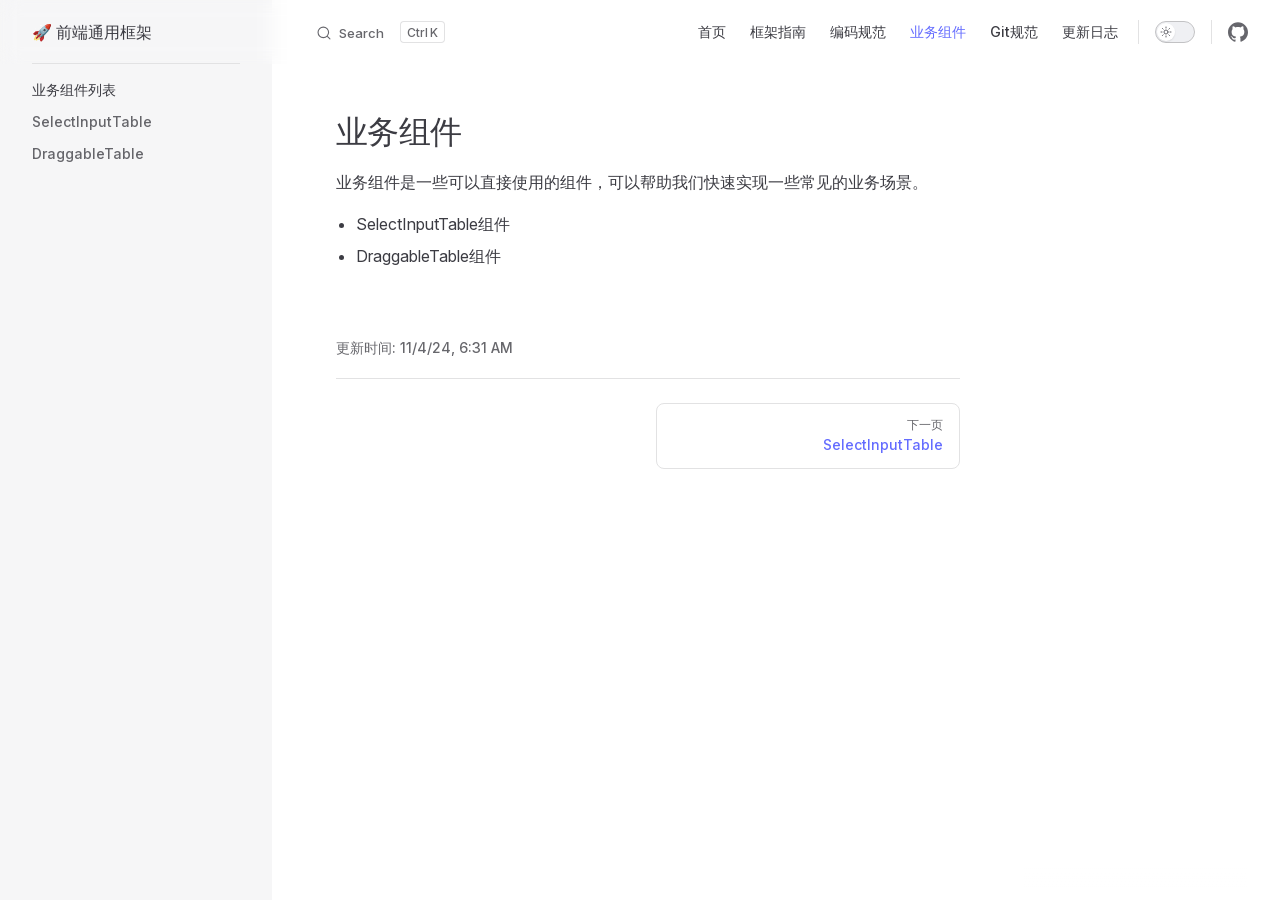
==== commit b390ec46: "feat(docs): 完善文档描述" ====
--- a/business-components/index.html
+++ b/business-components/index.html
@@ -8,17 +8,17 @@
     <meta name="generator" content="VitePress v1.4.1">
     <link rel="preload stylesheet" href="/assets/style.DuVumDp0.css" as="style">
     
-    <script type="module" src="/assets/app.DJWzKcC3.js"></script>
+    <script type="module" src="/assets/app.B8INN1fM.js"></script>
     <link rel="preload" href="/assets/inter-roman-latin.Di8DUHzh.woff2" as="font" type="font/woff2" crossorigin="">
-    <link rel="modulepreload" href="/assets/chunks/theme.CJFkpKO4.js">
+    <link rel="modulepreload" href="/assets/chunks/theme.DYXeAzpa.js">
     <link rel="modulepreload" href="/assets/chunks/framework.Cb3oZuCp.js">
-    <link rel="modulepreload" href="/assets/business-components_index.md.DLR4aEGV.lean.js">
+    <link rel="modulepreload" href="/assets/business-components_index.md.CPPKTR6E.lean.js">
     <script id="check-dark-mode">(()=>{const e=localStorage.getItem("vitepress-theme-appearance")||"auto",a=window.matchMedia("(prefers-color-scheme: dark)").matches;(!e||e==="auto"?a:e==="dark")&&document.documentElement.classList.add("dark")})();</script>
     <script id="check-mac-os">document.documentElement.classList.toggle("mac",/Mac|iPhone|iPod|iPad/i.test(navigator.platform));</script>
   </head>
   <body>
-    <div id="app"><div class="Layout" data-v-5d98c3a5><!--[--><!--]--><!--[--><span tabindex="-1" data-v-0f60ec36></span><a href="#VPContent" class="VPSkipLink visually-hidden" data-v-0f60ec36> Skip to content </a><!--]--><!----><header class="VPNav" data-v-5d98c3a5 data-v-ae24b3ad><div class="VPNavBar" data-v-ae24b3ad data-v-6aa21345><div class="wrapper" data-v-6aa21345><div class="container" data-v-6aa21345><div class="title" data-v-6aa21345><div class="VPNavBarTitle has-sidebar" data-v-6aa21345 data-v-ab179fa1><a class="title" href="/" data-v-ab179fa1><!--[--><!--]--><!----><span data-v-ab179fa1>🚀 前端通用框架</span><!--[--><!--]--></a></div></div><div class="content" data-v-6aa21345><div class="content-body" data-v-6aa21345><!--[--><!--]--><div class="VPNavBarSearch search" data-v-6aa21345><!--[--><!----><div id="local-search"><button type="button" class="DocSearch DocSearch-Button" aria-label="Search"><span class="DocSearch-Button-Container"><span class="vp-icon DocSearch-Search-Icon"></span><span class="DocSearch-Button-Placeholder">Search</span></span><span class="DocSearch-Button-Keys"><kbd class="DocSearch-Button-Key"></kbd><kbd class="DocSearch-Button-Key">K</kbd></span></button></div><!--]--></div><nav aria-labelledby="main-nav-aria-label" class="VPNavBarMenu menu" data-v-6aa21345 data-v-dc692963><span id="main-nav-aria-label" class="visually-hidden" data-v-dc692963> Main Navigation </span><!--[--><!--[--><a class="VPLink link VPNavBarMenuLink" href="/" tabindex="0" data-v-dc692963 data-v-e56f3d57><!--[--><span data-v-e56f3d57>首页</span><!--]--></a><!--]--><!--[--><a class="VPLink link VPNavBarMenuLink" href="/introduction-guide.html" tabindex="0" data-v-dc692963 data-v-e56f3d57><!--[--><span data-v-e56f3d57>框架指南</span><!--]--></a><!--]--><!--[--><a class="VPLink link VPNavBarMenuLink" href="/code-convention.html" tabindex="0" data-v-dc692963 data-v-e56f3d57><!--[--><span data-v-e56f3d57>编码规范</span><!--]--></a><!--]--><!--[--><a class="VPLink link VPNavBarMenuLink active" href="/business-components/" tabindex="0" data-v-dc692963 data-v-e56f3d57><!--[--><span data-v-e56f3d57>业务组件</span><!--]--></a><!--]--><!--[--><a class="VPLink link VPNavBarMenuLink" href="/git-convention.html" tabindex="0" data-v-dc692963 data-v-e56f3d57><!--[--><span data-v-e56f3d57>Git规范</span><!--]--></a><!--]--><!--[--><a class="VPLink link VPNavBarMenuLink" href="/change-log.html" tabindex="0" data-v-dc692963 data-v-e56f3d57><!--[--><span data-v-e56f3d57>更新日志</span><!--]--></a><!--]--><!--]--></nav><!----><div class="VPNavBarAppearance appearance" data-v-6aa21345 data-v-6c893767><button class="VPSwitch VPSwitchAppearance" type="button" role="switch" title aria-checked="false" data-v-6c893767 data-v-5337faa4 data-v-1d5665e3><span class="check" data-v-1d5665e3><span class="icon" data-v-1d5665e3><!--[--><span class="vpi-sun sun" data-v-5337faa4></span><span class="vpi-moon moon" data-v-5337faa4></span><!--]--></span></span></button></div><div class="VPSocialLinks VPNavBarSocialLinks social-links" data-v-6aa21345 data-v-0394ad82 data-v-7bc22406><!--[--><a class="VPSocialLink no-icon" href aria-label="github" target="_blank" rel="noopener" data-v-7bc22406 data-v-eee4e7cb><span class="vpi-social-github" /></a><!--]--></div><div class="VPFlyout VPNavBarExtra extra" data-v-6aa21345 data-v-bb2aa2f0 data-v-cf11d7a2><button type="button" class="button" aria-haspopup="true" aria-expanded="false" aria-label="extra navigation" data-v-cf11d7a2><span class="vpi-more-horizontal icon" data-v-cf11d7a2></span></button><div class="menu" data-v-cf11d7a2><div class="VPMenu" data-v-cf11d7a2 data-v-b98bc113><!----><!--[--><!--[--><!----><div class="group" data-v-bb2aa2f0><div class="item appearance" data-v-bb2aa2f0><p class="label" data-v-bb2aa2f0>Appearance</p><div class="appearance-action" data-v-bb2aa2f0><button class="VPSwitch VPSwitchAppearance" type="button" role="switch" title aria-checked="false" data-v-bb2aa2f0 data-v-5337faa4 data-v-1d5665e3><span class="check" data-v-1d5665e3><span class="icon" data-v-1d5665e3><!--[--><span class="vpi-sun sun" data-v-5337faa4></span><span class="vpi-moon moon" data-v-5337faa4></span><!--]--></span></span></button></div></div></div><div class="group" data-v-bb2aa2f0><div class="item social-links" data-v-bb2aa2f0><div class="VPSocialLinks social-links-list" data-v-bb2aa2f0 data-v-7bc22406><!--[--><a class="VPSocialLink no-icon" href aria-label="github" target="_blank" rel="noopener" data-v-7bc22406 data-v-eee4e7cb><span class="vpi-social-github" /></a><!--]--></div></div></div><!--]--><!--]--></div></div></div><!--[--><!--]--><button type="button" class="VPNavBarHamburger hamburger" aria-label="mobile navigation" aria-expanded="false" aria-controls="VPNavScreen" data-v-6aa21345 data-v-e5dd9c1c><span class="container" data-v-e5dd9c1c><span class="top" data-v-e5dd9c1c></span><span class="middle" data-v-e5dd9c1c></span><span class="bottom" data-v-e5dd9c1c></span></span></button></div></div></div></div><div class="divider" data-v-6aa21345><div class="divider-line" data-v-6aa21345></div></div></div><!----></header><div class="VPLocalNav has-sidebar empty" data-v-5d98c3a5 data-v-a6f0e41e><div class="container" data-v-a6f0e41e><button class="menu" aria-expanded="false" aria-controls="VPSidebarNav" data-v-a6f0e41e><span class="vpi-align-left menu-icon" data-v-a6f0e41e></span><span class="menu-text" data-v-a6f0e41e>Menu</span></button><div class="VPLocalNavOutlineDropdown" style="--vp-vh:0px;" data-v-a6f0e41e data-v-17a5e62e><button data-v-17a5e62e>返回顶部</button><!----></div></div></div><aside class="VPSidebar" data-v-5d98c3a5 data-v-319d5ca6><div class="curtain" data-v-319d5ca6></div><nav class="nav" id="VPSidebarNav" aria-labelledby="sidebar-aria-label" tabindex="-1" data-v-319d5ca6><span class="visually-hidden" id="sidebar-aria-label" data-v-319d5ca6> Sidebar Navigation </span><!--[--><!--]--><!--[--><div class="no-transition group" data-v-c40bc020><section class="VPSidebarItem level-0 has-active" data-v-c40bc020 data-v-b7550ba0><div class="item" role="button" tabindex="0" data-v-b7550ba0><div class="indicator" data-v-b7550ba0></div><h2 class="text" data-v-b7550ba0>业务组件列表</h2><!----></div><div class="items" data-v-b7550ba0><!--[--><div class="VPSidebarItem level-1 is-link" data-v-b7550ba0 data-v-b7550ba0><!----><!----></div><div class="VPSidebarItem level-1 is-link" data-v-b7550ba0 data-v-b7550ba0><div class="item" data-v-b7550ba0><div class="indicator" data-v-b7550ba0></div><a class="VPLink link link" href="/business-components/select-input-table.html" data-v-b7550ba0><!--[--><p class="text" data-v-b7550ba0>SelectInputTable</p><!--]--></a><!----></div><!----></div><div class="VPSidebarItem level-1 is-link" data-v-b7550ba0 data-v-b7550ba0><div class="item" data-v-b7550ba0><div class="indicator" data-v-b7550ba0></div><a class="VPLink link link" href="/business-components/draggable-table.html" data-v-b7550ba0><!--[--><p class="text" data-v-b7550ba0>DraggableTable</p><!--]--></a><!----></div><!----></div><!--]--></div></section></div><!--]--><!--[--><!--]--></nav></aside><div class="VPContent has-sidebar" id="VPContent" data-v-5d98c3a5 data-v-1428d186><div class="VPDoc has-sidebar has-aside" data-v-1428d186 data-v-39a288b8><!--[--><!--]--><div class="container" data-v-39a288b8><div class="aside" data-v-39a288b8><div class="aside-curtain" data-v-39a288b8></div><div class="aside-container" data-v-39a288b8><div class="aside-content" data-v-39a288b8><div class="VPDocAside" data-v-39a288b8 data-v-3f215769><!--[--><!--]--><!--[--><!--]--><nav aria-labelledby="doc-outline-aria-label" class="VPDocAsideOutline" data-v-3f215769 data-v-a5bbad30><div class="content" data-v-a5bbad30><div class="outline-marker" data-v-a5bbad30></div><div aria-level="2" class="outline-title" id="doc-outline-aria-label" role="heading" data-v-a5bbad30>页面导航</div><ul class="VPDocOutlineItem root" data-v-a5bbad30 data-v-b933a997><!--[--><!--]--></ul></div></nav><!--[--><!--]--><div class="spacer" data-v-3f215769></div><!--[--><!--]--><!----><!--[--><!--]--><!--[--><!--]--></div></div></div></div><div class="content" data-v-39a288b8><div class="content-container" data-v-39a288b8><!--[--><!--]--><main class="main" data-v-39a288b8><div style="position:relative;" class="vp-doc _business-components_" data-v-39a288b8><div><h1 id="业务组件" tabindex="-1">业务组件 <a class="header-anchor" href="#业务组件" aria-label="Permalink to &quot;业务组件&quot;">​</a></h1><p>业务组件是一些可以直接使用的组件，可以帮助我们快速实现一些常见的业务场景。</p><ul><li>SelectInputTable组件</li><li>DraggableTable组件</li></ul></div></div></main><footer class="VPDocFooter" data-v-39a288b8 data-v-e257564d><!--[--><!--]--><div class="edit-info" data-v-e257564d><!----><div class="last-updated" data-v-e257564d><p class="VPLastUpdated" data-v-e257564d data-v-e98dd255>更新时间: <time datetime="2024-10-24T06:25:36.000Z" data-v-e98dd255></time></p></div></div><nav class="prev-next" aria-labelledby="doc-footer-aria-label" data-v-e257564d><span class="visually-hidden" id="doc-footer-aria-label" data-v-e257564d>Pager</span><div class="pager" data-v-e257564d><!----></div><div class="pager" data-v-e257564d><a class="VPLink link pager-link next" href="/business-components/select-input-table.html" data-v-e257564d><!--[--><span class="desc" data-v-e257564d>下一页</span><span class="title" data-v-e257564d>SelectInputTable</span><!--]--></a></div></nav></footer><!--[--><!--]--></div></div></div><!--[--><!--]--></div></div><footer class="VPFooter has-sidebar" data-v-5d98c3a5 data-v-e315a0ad><div class="container" data-v-e315a0ad><p class="message" data-v-e315a0ad>基于 MIT 许可发布</p><p class="copyright" data-v-e315a0ad>Copyright © 2024-2025 框架作者(LMX)  版权所有</p></div></footer><!--[--><!--]--></div></div>
-    <script>window.__VP_HASH_MAP__=JSON.parse("{\"business-components_draggable-table.md\":\"Cg5GRH3i\",\"business-components_index.md\":\"DLR4aEGV\",\"business-components_select-input-table.md\":\"B539LDtx\",\"change-log.md\":\"DPjXReSg\",\"code-convention.md\":\"DmVCkzlH\",\"git-convention.md\":\"D9G2zrbq\",\"index.md\":\"DfQg890u\",\"introduction-guide.md\":\"CBShqXtq\"}");window.__VP_SITE_DATA__=JSON.parse("{\"lang\":\"en-US\",\"dir\":\"ltr\",\"title\":\"🚀 前端通用框架\",\"description\":\"前端通用框架-LMX\",\"base\":\"/\",\"head\":[],\"router\":{\"prefetchLinks\":true},\"appearance\":true,\"themeConfig\":{\"search\":{\"provider\":\"local\"},\"nav\":[{\"text\":\"首页\",\"link\":\"/\"},{\"text\":\"框架指南\",\"link\":\"/introduction-guide\"},{\"text\":\"编码规范\",\"link\":\"/code-convention\"},{\"text\":\"业务组件\",\"link\":\"/business-components/\"},{\"text\":\"Git规范\",\"link\":\"/git-convention\"},{\"text\":\"更新日志\",\"link\":\"/change-log\"}],\"sidebar\":{\"/business-components/\":[{\"text\":\"业务组件列表\",\"items\":[{\"text\":\"\",\"link\":\"/business-components/\"},{\"text\":\"SelectInputTable\",\"link\":\"/business-components/select-input-table\"},{\"text\":\"DraggableTable\",\"link\":\"/business-components/draggable-table\"}]}]},\"socialLinks\":[{\"icon\":\"github\",\"link\":\"\"}],\"outline\":{\"label\":\"页面导航\"},\"docFooter\":{\"prev\":\"上一页\",\"next\":\"下一页\"},\"lastUpdated\":{\"text\":\"更新时间\"},\"darkModeSwitchTitle\":\"切换到深色模式\",\"lightModeSwitchTitle\":\"切换到浅色模式\",\"returnToTopLabel\":\"返回顶部\",\"footer\":{\"message\":\"基于 MIT 许可发布\",\"copyright\":\"Copyright © 2024-2025 框架作者(LMX)  版权所有\"}},\"locales\":{},\"scrollOffset\":134,\"cleanUrls\":false}");</script>
+    <div id="app"><div class="Layout" data-v-5d98c3a5><!--[--><!--]--><!--[--><span tabindex="-1" data-v-0f60ec36></span><a href="#VPContent" class="VPSkipLink visually-hidden" data-v-0f60ec36> Skip to content </a><!--]--><!----><header class="VPNav" data-v-5d98c3a5 data-v-ae24b3ad><div class="VPNavBar" data-v-ae24b3ad data-v-6aa21345><div class="wrapper" data-v-6aa21345><div class="container" data-v-6aa21345><div class="title" data-v-6aa21345><div class="VPNavBarTitle has-sidebar" data-v-6aa21345 data-v-ab179fa1><a class="title" href="/" data-v-ab179fa1><!--[--><!--]--><!----><span data-v-ab179fa1>🚀 前端通用框架</span><!--[--><!--]--></a></div></div><div class="content" data-v-6aa21345><div class="content-body" data-v-6aa21345><!--[--><!--]--><div class="VPNavBarSearch search" data-v-6aa21345><!--[--><!----><div id="local-search"><button type="button" class="DocSearch DocSearch-Button" aria-label="Search"><span class="DocSearch-Button-Container"><span class="vp-icon DocSearch-Search-Icon"></span><span class="DocSearch-Button-Placeholder">Search</span></span><span class="DocSearch-Button-Keys"><kbd class="DocSearch-Button-Key"></kbd><kbd class="DocSearch-Button-Key">K</kbd></span></button></div><!--]--></div><nav aria-labelledby="main-nav-aria-label" class="VPNavBarMenu menu" data-v-6aa21345 data-v-dc692963><span id="main-nav-aria-label" class="visually-hidden" data-v-dc692963> Main Navigation </span><!--[--><!--[--><a class="VPLink link VPNavBarMenuLink" href="/" tabindex="0" data-v-dc692963 data-v-e56f3d57><!--[--><span data-v-e56f3d57>首页</span><!--]--></a><!--]--><!--[--><a class="VPLink link VPNavBarMenuLink" href="/introduction-guide.html" tabindex="0" data-v-dc692963 data-v-e56f3d57><!--[--><span data-v-e56f3d57>框架指南</span><!--]--></a><!--]--><!--[--><a class="VPLink link VPNavBarMenuLink" href="/code-convention.html" tabindex="0" data-v-dc692963 data-v-e56f3d57><!--[--><span data-v-e56f3d57>编码规范</span><!--]--></a><!--]--><!--[--><a class="VPLink link VPNavBarMenuLink active" href="/business-components/" tabindex="0" data-v-dc692963 data-v-e56f3d57><!--[--><span data-v-e56f3d57>业务组件</span><!--]--></a><!--]--><!--[--><a class="VPLink link VPNavBarMenuLink" href="/git-convention.html" tabindex="0" data-v-dc692963 data-v-e56f3d57><!--[--><span data-v-e56f3d57>Git规范</span><!--]--></a><!--]--><!--[--><a class="VPLink link VPNavBarMenuLink" href="/change-log.html" tabindex="0" data-v-dc692963 data-v-e56f3d57><!--[--><span data-v-e56f3d57>更新日志</span><!--]--></a><!--]--><!--]--></nav><!----><div class="VPNavBarAppearance appearance" data-v-6aa21345 data-v-6c893767><button class="VPSwitch VPSwitchAppearance" type="button" role="switch" title aria-checked="false" data-v-6c893767 data-v-5337faa4 data-v-1d5665e3><span class="check" data-v-1d5665e3><span class="icon" data-v-1d5665e3><!--[--><span class="vpi-sun sun" data-v-5337faa4></span><span class="vpi-moon moon" data-v-5337faa4></span><!--]--></span></span></button></div><div class="VPSocialLinks VPNavBarSocialLinks social-links" data-v-6aa21345 data-v-0394ad82 data-v-7bc22406><!--[--><a class="VPSocialLink no-icon" href="https://gitlab.com/lmx34844/vue3-simple-admin" aria-label="github" target="_blank" rel="noopener" data-v-7bc22406 data-v-eee4e7cb><span class="vpi-social-github" /></a><!--]--></div><div class="VPFlyout VPNavBarExtra extra" data-v-6aa21345 data-v-bb2aa2f0 data-v-cf11d7a2><button type="button" class="button" aria-haspopup="true" aria-expanded="false" aria-label="extra navigation" data-v-cf11d7a2><span class="vpi-more-horizontal icon" data-v-cf11d7a2></span></button><div class="menu" data-v-cf11d7a2><div class="VPMenu" data-v-cf11d7a2 data-v-b98bc113><!----><!--[--><!--[--><!----><div class="group" data-v-bb2aa2f0><div class="item appearance" data-v-bb2aa2f0><p class="label" data-v-bb2aa2f0>Appearance</p><div class="appearance-action" data-v-bb2aa2f0><button class="VPSwitch VPSwitchAppearance" type="button" role="switch" title aria-checked="false" data-v-bb2aa2f0 data-v-5337faa4 data-v-1d5665e3><span class="check" data-v-1d5665e3><span class="icon" data-v-1d5665e3><!--[--><span class="vpi-sun sun" data-v-5337faa4></span><span class="vpi-moon moon" data-v-5337faa4></span><!--]--></span></span></button></div></div></div><div class="group" data-v-bb2aa2f0><div class="item social-links" data-v-bb2aa2f0><div class="VPSocialLinks social-links-list" data-v-bb2aa2f0 data-v-7bc22406><!--[--><a class="VPSocialLink no-icon" href="https://gitlab.com/lmx34844/vue3-simple-admin" aria-label="github" target="_blank" rel="noopener" data-v-7bc22406 data-v-eee4e7cb><span class="vpi-social-github" /></a><!--]--></div></div></div><!--]--><!--]--></div></div></div><!--[--><!--]--><button type="button" class="VPNavBarHamburger hamburger" aria-label="mobile navigation" aria-expanded="false" aria-controls="VPNavScreen" data-v-6aa21345 data-v-e5dd9c1c><span class="container" data-v-e5dd9c1c><span class="top" data-v-e5dd9c1c></span><span class="middle" data-v-e5dd9c1c></span><span class="bottom" data-v-e5dd9c1c></span></span></button></div></div></div></div><div class="divider" data-v-6aa21345><div class="divider-line" data-v-6aa21345></div></div></div><!----></header><div class="VPLocalNav has-sidebar empty" data-v-5d98c3a5 data-v-a6f0e41e><div class="container" data-v-a6f0e41e><button class="menu" aria-expanded="false" aria-controls="VPSidebarNav" data-v-a6f0e41e><span class="vpi-align-left menu-icon" data-v-a6f0e41e></span><span class="menu-text" data-v-a6f0e41e>Menu</span></button><div class="VPLocalNavOutlineDropdown" style="--vp-vh:0px;" data-v-a6f0e41e data-v-17a5e62e><button data-v-17a5e62e>返回顶部</button><!----></div></div></div><aside class="VPSidebar" data-v-5d98c3a5 data-v-319d5ca6><div class="curtain" data-v-319d5ca6></div><nav class="nav" id="VPSidebarNav" aria-labelledby="sidebar-aria-label" tabindex="-1" data-v-319d5ca6><span class="visually-hidden" id="sidebar-aria-label" data-v-319d5ca6> Sidebar Navigation </span><!--[--><!--]--><!--[--><div class="no-transition group" data-v-c40bc020><section class="VPSidebarItem level-0 has-active" data-v-c40bc020 data-v-b7550ba0><div class="item" role="button" tabindex="0" data-v-b7550ba0><div class="indicator" data-v-b7550ba0></div><h2 class="text" data-v-b7550ba0>业务组件列表</h2><!----></div><div class="items" data-v-b7550ba0><!--[--><div class="VPSidebarItem level-1 is-link" data-v-b7550ba0 data-v-b7550ba0><!----><!----></div><div class="VPSidebarItem level-1 is-link" data-v-b7550ba0 data-v-b7550ba0><div class="item" data-v-b7550ba0><div class="indicator" data-v-b7550ba0></div><a class="VPLink link link" href="/business-components/select-input-table.html" data-v-b7550ba0><!--[--><p class="text" data-v-b7550ba0>SelectInputTable</p><!--]--></a><!----></div><!----></div><div class="VPSidebarItem level-1 is-link" data-v-b7550ba0 data-v-b7550ba0><div class="item" data-v-b7550ba0><div class="indicator" data-v-b7550ba0></div><a class="VPLink link link" href="/business-components/draggable-table.html" data-v-b7550ba0><!--[--><p class="text" data-v-b7550ba0>DraggableTable</p><!--]--></a><!----></div><!----></div><!--]--></div></section></div><!--]--><!--[--><!--]--></nav></aside><div class="VPContent has-sidebar" id="VPContent" data-v-5d98c3a5 data-v-1428d186><div class="VPDoc has-sidebar has-aside" data-v-1428d186 data-v-39a288b8><!--[--><!--]--><div class="container" data-v-39a288b8><div class="aside" data-v-39a288b8><div class="aside-curtain" data-v-39a288b8></div><div class="aside-container" data-v-39a288b8><div class="aside-content" data-v-39a288b8><div class="VPDocAside" data-v-39a288b8 data-v-3f215769><!--[--><!--]--><!--[--><!--]--><nav aria-labelledby="doc-outline-aria-label" class="VPDocAsideOutline" data-v-3f215769 data-v-a5bbad30><div class="content" data-v-a5bbad30><div class="outline-marker" data-v-a5bbad30></div><div aria-level="2" class="outline-title" id="doc-outline-aria-label" role="heading" data-v-a5bbad30>页面导航</div><ul class="VPDocOutlineItem root" data-v-a5bbad30 data-v-b933a997><!--[--><!--]--></ul></div></nav><!--[--><!--]--><div class="spacer" data-v-3f215769></div><!--[--><!--]--><!----><!--[--><!--]--><!--[--><!--]--></div></div></div></div><div class="content" data-v-39a288b8><div class="content-container" data-v-39a288b8><!--[--><!--]--><main class="main" data-v-39a288b8><div style="position:relative;" class="vp-doc _business-components_" data-v-39a288b8><div><h1 id="业务组件" tabindex="-1">业务组件 <a class="header-anchor" href="#业务组件" aria-label="Permalink to &quot;业务组件&quot;">​</a></h1><p>业务组件是一些可以直接使用的组件，可以帮助我们快速实现一些常见的业务场景。</p><ul><li>SelectInputTable组件</li><li>DraggableTable组件</li></ul></div></div></main><footer class="VPDocFooter" data-v-39a288b8 data-v-e257564d><!--[--><!--]--><div class="edit-info" data-v-e257564d><!----><div class="last-updated" data-v-e257564d><p class="VPLastUpdated" data-v-e257564d data-v-e98dd255>更新时间: <time datetime="2024-11-04T06:31:00.000Z" data-v-e98dd255></time></p></div></div><nav class="prev-next" aria-labelledby="doc-footer-aria-label" data-v-e257564d><span class="visually-hidden" id="doc-footer-aria-label" data-v-e257564d>Pager</span><div class="pager" data-v-e257564d><!----></div><div class="pager" data-v-e257564d><a class="VPLink link pager-link next" href="/business-components/select-input-table.html" data-v-e257564d><!--[--><span class="desc" data-v-e257564d>下一页</span><span class="title" data-v-e257564d>SelectInputTable</span><!--]--></a></div></nav></footer><!--[--><!--]--></div></div></div><!--[--><!--]--></div></div><footer class="VPFooter has-sidebar" data-v-5d98c3a5 data-v-e315a0ad><div class="container" data-v-e315a0ad><p class="message" data-v-e315a0ad>基于 MIT 许可发布</p><p class="copyright" data-v-e315a0ad>Copyright © 2024-2025 框架作者(LMX)  版权所有</p></div></footer><!--[--><!--]--></div></div>
+    <script>window.__VP_HASH_MAP__=JSON.parse("{\"business-components_draggable-table.md\":\"CYT_RFsx\",\"business-components_index.md\":\"CPPKTR6E\",\"business-components_select-input-table.md\":\"DpgbVhYg\",\"change-log.md\":\"D28tkFuS\",\"code-convention.md\":\"DeFGQ697\",\"git-convention.md\":\"DaRJJDQV\",\"index.md\":\"VU58uMYD\",\"introduction-guide.md\":\"DAeZ4rQ5\"}");window.__VP_SITE_DATA__=JSON.parse("{\"lang\":\"en-US\",\"dir\":\"ltr\",\"title\":\"🚀 前端通用框架\",\"description\":\"前端通用框架-LMX\",\"base\":\"/\",\"head\":[],\"router\":{\"prefetchLinks\":true},\"appearance\":true,\"themeConfig\":{\"search\":{\"provider\":\"local\"},\"nav\":[{\"text\":\"首页\",\"link\":\"/\"},{\"text\":\"框架指南\",\"link\":\"/introduction-guide\"},{\"text\":\"编码规范\",\"link\":\"/code-convention\"},{\"text\":\"业务组件\",\"link\":\"/business-components/\"},{\"text\":\"Git规范\",\"link\":\"/git-convention\"},{\"text\":\"更新日志\",\"link\":\"/change-log\"}],\"sidebar\":{\"/business-components/\":[{\"text\":\"业务组件列表\",\"items\":[{\"text\":\"\",\"link\":\"/business-components/\"},{\"text\":\"SelectInputTable\",\"link\":\"/business-components/select-input-table\"},{\"text\":\"DraggableTable\",\"link\":\"/business-components/draggable-table\"}]}]},\"socialLinks\":[{\"icon\":\"github\",\"link\":\"https://gitlab.com/lmx34844/vue3-simple-admin\"}],\"outline\":{\"label\":\"页面导航\"},\"docFooter\":{\"prev\":\"上一页\",\"next\":\"下一页\"},\"lastUpdated\":{\"text\":\"更新时间\"},\"darkModeSwitchTitle\":\"切换到深色模式\",\"lightModeSwitchTitle\":\"切换到浅色模式\",\"returnToTopLabel\":\"返回顶部\",\"footer\":{\"message\":\"基于 MIT 许可发布\",\"copyright\":\"Copyright © 2024-2025 框架作者(LMX)  版权所有\"}},\"locales\":{},\"scrollOffset\":134,\"cleanUrls\":false}");</script>
     
   </body>
 </html>
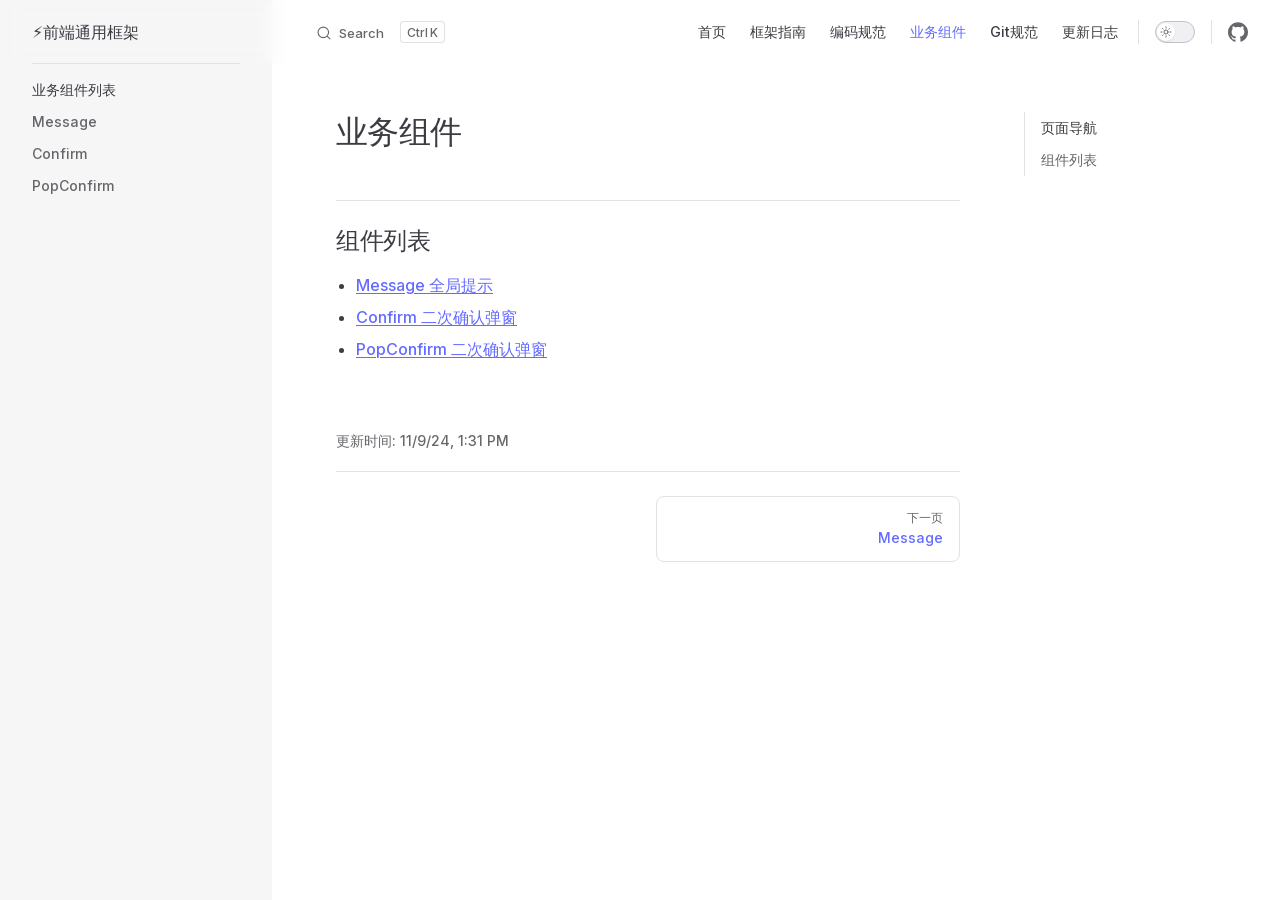
==== commit 537015d4: "feat(docs): 完善框架文档描述" ====
--- a/business-components/index.html
+++ b/business-components/index.html
@@ -3,22 +3,22 @@
   <head>
     <meta charset="utf-8">
     <meta name="viewport" content="width=device-width,initial-scale=1">
-    <title>业务组件 | 🚀 前端通用框架</title>
+    <title>业务组件 | ⚡前端通用框架</title>
     <meta name="description" content="前端通用框架-LMX">
-    <meta name="generator" content="VitePress v1.4.1">
-    <link rel="preload stylesheet" href="/assets/style.DuVumDp0.css" as="style">
+    <meta name="generator" content="VitePress v1.4.5">
+    <link rel="preload stylesheet" href="/assets/style.kKRJq80s.css" as="style">
     
-    <script type="module" src="/assets/app.B8INN1fM.js"></script>
+    <script type="module" src="/assets/app.Dr-7yng0.js"></script>
     <link rel="preload" href="/assets/inter-roman-latin.Di8DUHzh.woff2" as="font" type="font/woff2" crossorigin="">
-    <link rel="modulepreload" href="/assets/chunks/theme.DYXeAzpa.js">
-    <link rel="modulepreload" href="/assets/chunks/framework.Cb3oZuCp.js">
-    <link rel="modulepreload" href="/assets/business-components_index.md.CPPKTR6E.lean.js">
+    <link rel="modulepreload" href="/assets/chunks/theme.CwDk7L3u.js">
+    <link rel="modulepreload" href="/assets/chunks/framework.CkE-cstl.js">
+    <link rel="modulepreload" href="/assets/business-components_index.md.x4ILx9tX.lean.js">
     <script id="check-dark-mode">(()=>{const e=localStorage.getItem("vitepress-theme-appearance")||"auto",a=window.matchMedia("(prefers-color-scheme: dark)").matches;(!e||e==="auto"?a:e==="dark")&&document.documentElement.classList.add("dark")})();</script>
     <script id="check-mac-os">document.documentElement.classList.toggle("mac",/Mac|iPhone|iPod|iPad/i.test(navigator.platform));</script>
   </head>
   <body>
-    <div id="app"><div class="Layout" data-v-5d98c3a5><!--[--><!--]--><!--[--><span tabindex="-1" data-v-0f60ec36></span><a href="#VPContent" class="VPSkipLink visually-hidden" data-v-0f60ec36> Skip to content </a><!--]--><!----><header class="VPNav" data-v-5d98c3a5 data-v-ae24b3ad><div class="VPNavBar" data-v-ae24b3ad data-v-6aa21345><div class="wrapper" data-v-6aa21345><div class="container" data-v-6aa21345><div class="title" data-v-6aa21345><div class="VPNavBarTitle has-sidebar" data-v-6aa21345 data-v-ab179fa1><a class="title" href="/" data-v-ab179fa1><!--[--><!--]--><!----><span data-v-ab179fa1>🚀 前端通用框架</span><!--[--><!--]--></a></div></div><div class="content" data-v-6aa21345><div class="content-body" data-v-6aa21345><!--[--><!--]--><div class="VPNavBarSearch search" data-v-6aa21345><!--[--><!----><div id="local-search"><button type="button" class="DocSearch DocSearch-Button" aria-label="Search"><span class="DocSearch-Button-Container"><span class="vp-icon DocSearch-Search-Icon"></span><span class="DocSearch-Button-Placeholder">Search</span></span><span class="DocSearch-Button-Keys"><kbd class="DocSearch-Button-Key"></kbd><kbd class="DocSearch-Button-Key">K</kbd></span></button></div><!--]--></div><nav aria-labelledby="main-nav-aria-label" class="VPNavBarMenu menu" data-v-6aa21345 data-v-dc692963><span id="main-nav-aria-label" class="visually-hidden" data-v-dc692963> Main Navigation </span><!--[--><!--[--><a class="VPLink link VPNavBarMenuLink" href="/" tabindex="0" data-v-dc692963 data-v-e56f3d57><!--[--><span data-v-e56f3d57>首页</span><!--]--></a><!--]--><!--[--><a class="VPLink link VPNavBarMenuLink" href="/introduction-guide.html" tabindex="0" data-v-dc692963 data-v-e56f3d57><!--[--><span data-v-e56f3d57>框架指南</span><!--]--></a><!--]--><!--[--><a class="VPLink link VPNavBarMenuLink" href="/code-convention.html" tabindex="0" data-v-dc692963 data-v-e56f3d57><!--[--><span data-v-e56f3d57>编码规范</span><!--]--></a><!--]--><!--[--><a class="VPLink link VPNavBarMenuLink active" href="/business-components/" tabindex="0" data-v-dc692963 data-v-e56f3d57><!--[--><span data-v-e56f3d57>业务组件</span><!--]--></a><!--]--><!--[--><a class="VPLink link VPNavBarMenuLink" href="/git-convention.html" tabindex="0" data-v-dc692963 data-v-e56f3d57><!--[--><span data-v-e56f3d57>Git规范</span><!--]--></a><!--]--><!--[--><a class="VPLink link VPNavBarMenuLink" href="/change-log.html" tabindex="0" data-v-dc692963 data-v-e56f3d57><!--[--><span data-v-e56f3d57>更新日志</span><!--]--></a><!--]--><!--]--></nav><!----><div class="VPNavBarAppearance appearance" data-v-6aa21345 data-v-6c893767><button class="VPSwitch VPSwitchAppearance" type="button" role="switch" title aria-checked="false" data-v-6c893767 data-v-5337faa4 data-v-1d5665e3><span class="check" data-v-1d5665e3><span class="icon" data-v-1d5665e3><!--[--><span class="vpi-sun sun" data-v-5337faa4></span><span class="vpi-moon moon" data-v-5337faa4></span><!--]--></span></span></button></div><div class="VPSocialLinks VPNavBarSocialLinks social-links" data-v-6aa21345 data-v-0394ad82 data-v-7bc22406><!--[--><a class="VPSocialLink no-icon" href="https://gitlab.com/lmx34844/vue3-simple-admin" aria-label="github" target="_blank" rel="noopener" data-v-7bc22406 data-v-eee4e7cb><span class="vpi-social-github" /></a><!--]--></div><div class="VPFlyout VPNavBarExtra extra" data-v-6aa21345 data-v-bb2aa2f0 data-v-cf11d7a2><button type="button" class="button" aria-haspopup="true" aria-expanded="false" aria-label="extra navigation" data-v-cf11d7a2><span class="vpi-more-horizontal icon" data-v-cf11d7a2></span></button><div class="menu" data-v-cf11d7a2><div class="VPMenu" data-v-cf11d7a2 data-v-b98bc113><!----><!--[--><!--[--><!----><div class="group" data-v-bb2aa2f0><div class="item appearance" data-v-bb2aa2f0><p class="label" data-v-bb2aa2f0>Appearance</p><div class="appearance-action" data-v-bb2aa2f0><button class="VPSwitch VPSwitchAppearance" type="button" role="switch" title aria-checked="false" data-v-bb2aa2f0 data-v-5337faa4 data-v-1d5665e3><span class="check" data-v-1d5665e3><span class="icon" data-v-1d5665e3><!--[--><span class="vpi-sun sun" data-v-5337faa4></span><span class="vpi-moon moon" data-v-5337faa4></span><!--]--></span></span></button></div></div></div><div class="group" data-v-bb2aa2f0><div class="item social-links" data-v-bb2aa2f0><div class="VPSocialLinks social-links-list" data-v-bb2aa2f0 data-v-7bc22406><!--[--><a class="VPSocialLink no-icon" href="https://gitlab.com/lmx34844/vue3-simple-admin" aria-label="github" target="_blank" rel="noopener" data-v-7bc22406 data-v-eee4e7cb><span class="vpi-social-github" /></a><!--]--></div></div></div><!--]--><!--]--></div></div></div><!--[--><!--]--><button type="button" class="VPNavBarHamburger hamburger" aria-label="mobile navigation" aria-expanded="false" aria-controls="VPNavScreen" data-v-6aa21345 data-v-e5dd9c1c><span class="container" data-v-e5dd9c1c><span class="top" data-v-e5dd9c1c></span><span class="middle" data-v-e5dd9c1c></span><span class="bottom" data-v-e5dd9c1c></span></span></button></div></div></div></div><div class="divider" data-v-6aa21345><div class="divider-line" data-v-6aa21345></div></div></div><!----></header><div class="VPLocalNav has-sidebar empty" data-v-5d98c3a5 data-v-a6f0e41e><div class="container" data-v-a6f0e41e><button class="menu" aria-expanded="false" aria-controls="VPSidebarNav" data-v-a6f0e41e><span class="vpi-align-left menu-icon" data-v-a6f0e41e></span><span class="menu-text" data-v-a6f0e41e>Menu</span></button><div class="VPLocalNavOutlineDropdown" style="--vp-vh:0px;" data-v-a6f0e41e data-v-17a5e62e><button data-v-17a5e62e>返回顶部</button><!----></div></div></div><aside class="VPSidebar" data-v-5d98c3a5 data-v-319d5ca6><div class="curtain" data-v-319d5ca6></div><nav class="nav" id="VPSidebarNav" aria-labelledby="sidebar-aria-label" tabindex="-1" data-v-319d5ca6><span class="visually-hidden" id="sidebar-aria-label" data-v-319d5ca6> Sidebar Navigation </span><!--[--><!--]--><!--[--><div class="no-transition group" data-v-c40bc020><section class="VPSidebarItem level-0 has-active" data-v-c40bc020 data-v-b7550ba0><div class="item" role="button" tabindex="0" data-v-b7550ba0><div class="indicator" data-v-b7550ba0></div><h2 class="text" data-v-b7550ba0>业务组件列表</h2><!----></div><div class="items" data-v-b7550ba0><!--[--><div class="VPSidebarItem level-1 is-link" data-v-b7550ba0 data-v-b7550ba0><!----><!----></div><div class="VPSidebarItem level-1 is-link" data-v-b7550ba0 data-v-b7550ba0><div class="item" data-v-b7550ba0><div class="indicator" data-v-b7550ba0></div><a class="VPLink link link" href="/business-components/select-input-table.html" data-v-b7550ba0><!--[--><p class="text" data-v-b7550ba0>SelectInputTable</p><!--]--></a><!----></div><!----></div><div class="VPSidebarItem level-1 is-link" data-v-b7550ba0 data-v-b7550ba0><div class="item" data-v-b7550ba0><div class="indicator" data-v-b7550ba0></div><a class="VPLink link link" href="/business-components/draggable-table.html" data-v-b7550ba0><!--[--><p class="text" data-v-b7550ba0>DraggableTable</p><!--]--></a><!----></div><!----></div><!--]--></div></section></div><!--]--><!--[--><!--]--></nav></aside><div class="VPContent has-sidebar" id="VPContent" data-v-5d98c3a5 data-v-1428d186><div class="VPDoc has-sidebar has-aside" data-v-1428d186 data-v-39a288b8><!--[--><!--]--><div class="container" data-v-39a288b8><div class="aside" data-v-39a288b8><div class="aside-curtain" data-v-39a288b8></div><div class="aside-container" data-v-39a288b8><div class="aside-content" data-v-39a288b8><div class="VPDocAside" data-v-39a288b8 data-v-3f215769><!--[--><!--]--><!--[--><!--]--><nav aria-labelledby="doc-outline-aria-label" class="VPDocAsideOutline" data-v-3f215769 data-v-a5bbad30><div class="content" data-v-a5bbad30><div class="outline-marker" data-v-a5bbad30></div><div aria-level="2" class="outline-title" id="doc-outline-aria-label" role="heading" data-v-a5bbad30>页面导航</div><ul class="VPDocOutlineItem root" data-v-a5bbad30 data-v-b933a997><!--[--><!--]--></ul></div></nav><!--[--><!--]--><div class="spacer" data-v-3f215769></div><!--[--><!--]--><!----><!--[--><!--]--><!--[--><!--]--></div></div></div></div><div class="content" data-v-39a288b8><div class="content-container" data-v-39a288b8><!--[--><!--]--><main class="main" data-v-39a288b8><div style="position:relative;" class="vp-doc _business-components_" data-v-39a288b8><div><h1 id="业务组件" tabindex="-1">业务组件 <a class="header-anchor" href="#业务组件" aria-label="Permalink to &quot;业务组件&quot;">​</a></h1><p>业务组件是一些可以直接使用的组件，可以帮助我们快速实现一些常见的业务场景。</p><ul><li>SelectInputTable组件</li><li>DraggableTable组件</li></ul></div></div></main><footer class="VPDocFooter" data-v-39a288b8 data-v-e257564d><!--[--><!--]--><div class="edit-info" data-v-e257564d><!----><div class="last-updated" data-v-e257564d><p class="VPLastUpdated" data-v-e257564d data-v-e98dd255>更新时间: <time datetime="2024-11-04T06:31:00.000Z" data-v-e98dd255></time></p></div></div><nav class="prev-next" aria-labelledby="doc-footer-aria-label" data-v-e257564d><span class="visually-hidden" id="doc-footer-aria-label" data-v-e257564d>Pager</span><div class="pager" data-v-e257564d><!----></div><div class="pager" data-v-e257564d><a class="VPLink link pager-link next" href="/business-components/select-input-table.html" data-v-e257564d><!--[--><span class="desc" data-v-e257564d>下一页</span><span class="title" data-v-e257564d>SelectInputTable</span><!--]--></a></div></nav></footer><!--[--><!--]--></div></div></div><!--[--><!--]--></div></div><footer class="VPFooter has-sidebar" data-v-5d98c3a5 data-v-e315a0ad><div class="container" data-v-e315a0ad><p class="message" data-v-e315a0ad>基于 MIT 许可发布</p><p class="copyright" data-v-e315a0ad>Copyright © 2024-2025 框架作者(LMX)  版权所有</p></div></footer><!--[--><!--]--></div></div>
-    <script>window.__VP_HASH_MAP__=JSON.parse("{\"business-components_draggable-table.md\":\"CYT_RFsx\",\"business-components_index.md\":\"CPPKTR6E\",\"business-components_select-input-table.md\":\"DpgbVhYg\",\"change-log.md\":\"D28tkFuS\",\"code-convention.md\":\"DeFGQ697\",\"git-convention.md\":\"DaRJJDQV\",\"index.md\":\"VU58uMYD\",\"introduction-guide.md\":\"DAeZ4rQ5\"}");window.__VP_SITE_DATA__=JSON.parse("{\"lang\":\"en-US\",\"dir\":\"ltr\",\"title\":\"🚀 前端通用框架\",\"description\":\"前端通用框架-LMX\",\"base\":\"/\",\"head\":[],\"router\":{\"prefetchLinks\":true},\"appearance\":true,\"themeConfig\":{\"search\":{\"provider\":\"local\"},\"nav\":[{\"text\":\"首页\",\"link\":\"/\"},{\"text\":\"框架指南\",\"link\":\"/introduction-guide\"},{\"text\":\"编码规范\",\"link\":\"/code-convention\"},{\"text\":\"业务组件\",\"link\":\"/business-components/\"},{\"text\":\"Git规范\",\"link\":\"/git-convention\"},{\"text\":\"更新日志\",\"link\":\"/change-log\"}],\"sidebar\":{\"/business-components/\":[{\"text\":\"业务组件列表\",\"items\":[{\"text\":\"\",\"link\":\"/business-components/\"},{\"text\":\"SelectInputTable\",\"link\":\"/business-components/select-input-table\"},{\"text\":\"DraggableTable\",\"link\":\"/business-components/draggable-table\"}]}]},\"socialLinks\":[{\"icon\":\"github\",\"link\":\"https://gitlab.com/lmx34844/vue3-simple-admin\"}],\"outline\":{\"label\":\"页面导航\"},\"docFooter\":{\"prev\":\"上一页\",\"next\":\"下一页\"},\"lastUpdated\":{\"text\":\"更新时间\"},\"darkModeSwitchTitle\":\"切换到深色模式\",\"lightModeSwitchTitle\":\"切换到浅色模式\",\"returnToTopLabel\":\"返回顶部\",\"footer\":{\"message\":\"基于 MIT 许可发布\",\"copyright\":\"Copyright © 2024-2025 框架作者(LMX)  版权所有\"}},\"locales\":{},\"scrollOffset\":134,\"cleanUrls\":false}");</script>
+    <div id="app"><div class="Layout" data-v-45bd9870><!--[--><!--]--><!--[--><span tabindex="-1" data-v-a5170f03></span><a href="#VPContent" class="VPSkipLink visually-hidden" data-v-a5170f03> Skip to content </a><!--]--><!----><header class="VPNav" data-v-45bd9870 data-v-7f328a54><div class="VPNavBar" data-v-7f328a54 data-v-ff12ffd2><div class="wrapper" data-v-ff12ffd2><div class="container" data-v-ff12ffd2><div class="title" data-v-ff12ffd2><div class="VPNavBarTitle has-sidebar" data-v-ff12ffd2 data-v-79b7fe9c><a class="title" href="/" data-v-79b7fe9c><!--[--><!--]--><!----><span data-v-79b7fe9c>⚡前端通用框架</span><!--[--><!--]--></a></div></div><div class="content" data-v-ff12ffd2><div class="content-body" data-v-ff12ffd2><!--[--><!--]--><div class="VPNavBarSearch search" data-v-ff12ffd2><!--[--><!----><div id="local-search"><button type="button" class="DocSearch DocSearch-Button" aria-label="Search"><span class="DocSearch-Button-Container"><span class="vp-icon DocSearch-Search-Icon"></span><span class="DocSearch-Button-Placeholder">Search</span></span><span class="DocSearch-Button-Keys"><kbd class="DocSearch-Button-Key"></kbd><kbd class="DocSearch-Button-Key">K</kbd></span></button></div><!--]--></div><nav aria-labelledby="main-nav-aria-label" class="VPNavBarMenu menu" data-v-ff12ffd2 data-v-63fab308><span id="main-nav-aria-label" class="visually-hidden" data-v-63fab308> Main Navigation </span><!--[--><!--[--><a class="VPLink link VPNavBarMenuLink" href="/" tabindex="0" data-v-63fab308 data-v-27b82160><!--[--><span data-v-27b82160>首页</span><!--]--></a><!--]--><!--[--><a class="VPLink link VPNavBarMenuLink" href="/introduction-guides/" tabindex="0" data-v-63fab308 data-v-27b82160><!--[--><span data-v-27b82160>框架指南</span><!--]--></a><!--]--><!--[--><a class="VPLink link VPNavBarMenuLink" href="/code-convention.html" tabindex="0" data-v-63fab308 data-v-27b82160><!--[--><span data-v-27b82160>编码规范</span><!--]--></a><!--]--><!--[--><a class="VPLink link VPNavBarMenuLink active" href="/business-components/" tabindex="0" data-v-63fab308 data-v-27b82160><!--[--><span data-v-27b82160>业务组件</span><!--]--></a><!--]--><!--[--><a class="VPLink link VPNavBarMenuLink" href="/git-convention.html" tabindex="0" data-v-63fab308 data-v-27b82160><!--[--><span data-v-27b82160>Git规范</span><!--]--></a><!--]--><!--[--><a class="VPLink link VPNavBarMenuLink" href="/change-log.html" tabindex="0" data-v-63fab308 data-v-27b82160><!--[--><span data-v-27b82160>更新日志</span><!--]--></a><!--]--><!--]--></nav><!----><div class="VPNavBarAppearance appearance" data-v-ff12ffd2 data-v-e23748a7><button class="VPSwitch VPSwitchAppearance" type="button" role="switch" title aria-checked="false" data-v-e23748a7 data-v-ae705039 data-v-c42326c6><span class="check" data-v-c42326c6><span class="icon" data-v-c42326c6><!--[--><span class="vpi-sun sun" data-v-ae705039></span><span class="vpi-moon moon" data-v-ae705039></span><!--]--></span></span></button></div><div class="VPSocialLinks VPNavBarSocialLinks social-links" data-v-ff12ffd2 data-v-e857cf55 data-v-d1147c66><!--[--><a class="VPSocialLink no-icon" href="https://gitlab.com/lmx34844/vue3-simple-admin" aria-label="github" target="_blank" rel="noopener" data-v-d1147c66 data-v-c86d1ebd><span class="vpi-social-github" /></a><!--]--></div><div class="VPFlyout VPNavBarExtra extra" data-v-ff12ffd2 data-v-ed40c212 data-v-6de5588c><button type="button" class="button" aria-haspopup="true" aria-expanded="false" aria-label="extra navigation" data-v-6de5588c><span class="vpi-more-horizontal icon" data-v-6de5588c></span></button><div class="menu" data-v-6de5588c><div class="VPMenu" data-v-6de5588c data-v-4c029347><!----><!--[--><!--[--><!----><div class="group" data-v-ed40c212><div class="item appearance" data-v-ed40c212><p class="label" data-v-ed40c212>Appearance</p><div class="appearance-action" data-v-ed40c212><button class="VPSwitch VPSwitchAppearance" type="button" role="switch" title aria-checked="false" data-v-ed40c212 data-v-ae705039 data-v-c42326c6><span class="check" data-v-c42326c6><span class="icon" data-v-c42326c6><!--[--><span class="vpi-sun sun" data-v-ae705039></span><span class="vpi-moon moon" data-v-ae705039></span><!--]--></span></span></button></div></div></div><div class="group" data-v-ed40c212><div class="item social-links" data-v-ed40c212><div class="VPSocialLinks social-links-list" data-v-ed40c212 data-v-d1147c66><!--[--><a class="VPSocialLink no-icon" href="https://gitlab.com/lmx34844/vue3-simple-admin" aria-label="github" target="_blank" rel="noopener" data-v-d1147c66 data-v-c86d1ebd><span class="vpi-social-github" /></a><!--]--></div></div></div><!--]--><!--]--></div></div></div><!--[--><!--]--><button type="button" class="VPNavBarHamburger hamburger" aria-label="mobile navigation" aria-expanded="false" aria-controls="VPNavScreen" data-v-ff12ffd2 data-v-e5017367><span class="container" data-v-e5017367><span class="top" data-v-e5017367></span><span class="middle" data-v-e5017367></span><span class="bottom" data-v-e5017367></span></span></button></div></div></div></div><div class="divider" data-v-ff12ffd2><div class="divider-line" data-v-ff12ffd2></div></div></div><!----></header><div class="VPLocalNav has-sidebar empty" data-v-45bd9870 data-v-ab5b44c3><div class="container" data-v-ab5b44c3><button class="menu" aria-expanded="false" aria-controls="VPSidebarNav" data-v-ab5b44c3><span class="vpi-align-left menu-icon" data-v-ab5b44c3></span><span class="menu-text" data-v-ab5b44c3>Menu</span></button><div class="VPLocalNavOutlineDropdown" style="--vp-vh:0px;" data-v-ab5b44c3 data-v-12f1e482><button data-v-12f1e482>返回顶部</button><!----></div></div></div><aside class="VPSidebar" data-v-45bd9870 data-v-e4241f18><div class="curtain" data-v-e4241f18></div><nav class="nav" id="VPSidebarNav" aria-labelledby="sidebar-aria-label" tabindex="-1" data-v-e4241f18><span class="visually-hidden" id="sidebar-aria-label" data-v-e4241f18> Sidebar Navigation </span><!--[--><!--]--><!--[--><div class="no-transition group" data-v-c0e30152><section class="VPSidebarItem level-0 has-active" data-v-c0e30152 data-v-219f6996><div class="item" role="button" tabindex="0" data-v-219f6996><div class="indicator" data-v-219f6996></div><h2 class="text" data-v-219f6996>业务组件列表</h2><!----></div><div class="items" data-v-219f6996><!--[--><div class="VPSidebarItem level-1 is-link" data-v-219f6996 data-v-219f6996><!----><!----></div><div class="VPSidebarItem level-1 is-link" data-v-219f6996 data-v-219f6996><div class="item" data-v-219f6996><div class="indicator" data-v-219f6996></div><a class="VPLink link link" href="/business-components/message.html" data-v-219f6996><!--[--><p class="text" data-v-219f6996>Message</p><!--]--></a><!----></div><!----></div><div class="VPSidebarItem level-1 is-link" data-v-219f6996 data-v-219f6996><div class="item" data-v-219f6996><div class="indicator" data-v-219f6996></div><a class="VPLink link link" href="/business-components/confirm.html" data-v-219f6996><!--[--><p class="text" data-v-219f6996>Confirm</p><!--]--></a><!----></div><!----></div><div class="VPSidebarItem level-1 is-link" data-v-219f6996 data-v-219f6996><div class="item" data-v-219f6996><div class="indicator" data-v-219f6996></div><a class="VPLink link link" href="/business-components/pop-confirm.html" data-v-219f6996><!--[--><p class="text" data-v-219f6996>PopConfirm</p><!--]--></a><!----></div><!----></div><!--]--></div></section></div><!--]--><!--[--><!--]--></nav></aside><div class="VPContent has-sidebar" id="VPContent" data-v-45bd9870 data-v-de7b371e><div class="VPDoc has-sidebar has-aside" data-v-de7b371e data-v-64707970><!--[--><!--]--><div class="container" data-v-64707970><div class="aside" data-v-64707970><div class="aside-curtain" data-v-64707970></div><div class="aside-container" data-v-64707970><div class="aside-content" data-v-64707970><div class="VPDocAside" data-v-64707970 data-v-03b6c620><!--[--><!--]--><!--[--><!--]--><nav aria-labelledby="doc-outline-aria-label" class="VPDocAsideOutline" data-v-03b6c620 data-v-0ec36a9c><div class="content" data-v-0ec36a9c><div class="outline-marker" data-v-0ec36a9c></div><div aria-level="2" class="outline-title" id="doc-outline-aria-label" role="heading" data-v-0ec36a9c>页面导航</div><ul class="VPDocOutlineItem root" data-v-0ec36a9c data-v-4b2ac15c><!--[--><!--]--></ul></div></nav><!--[--><!--]--><div class="spacer" data-v-03b6c620></div><!--[--><!--]--><!----><!--[--><!--]--><!--[--><!--]--></div></div></div></div><div class="content" data-v-64707970><div class="content-container" data-v-64707970><!--[--><!--]--><main class="main" data-v-64707970><div style="position:relative;" class="vp-doc _business-components_" data-v-64707970><div><h1 id="业务组件" tabindex="-1">业务组件 <a class="header-anchor" href="#业务组件" aria-label="Permalink to &quot;业务组件&quot;">​</a></h1><h2 id="组件列表" tabindex="-1">组件列表 <a class="header-anchor" href="#组件列表" aria-label="Permalink to &quot;组件列表&quot;">​</a></h2><ul><li><a href="/business-components/message.html">Message 全局提示</a></li><li><a href="/business-components/confirm.html">Confirm 二次确认弹窗</a></li><li><a href="/business-components/pop-confirm.html">PopConfirm 二次确认弹窗</a></li></ul></div></div></main><footer class="VPDocFooter" data-v-64707970 data-v-6a59c421><!--[--><!--]--><div class="edit-info" data-v-6a59c421><!----><div class="last-updated" data-v-6a59c421><p class="VPLastUpdated" data-v-6a59c421 data-v-82e73c53>更新时间: <time datetime="2024-11-09T13:31:21.000Z" data-v-82e73c53></time></p></div></div><nav class="prev-next" aria-labelledby="doc-footer-aria-label" data-v-6a59c421><span class="visually-hidden" id="doc-footer-aria-label" data-v-6a59c421>Pager</span><div class="pager" data-v-6a59c421><!----></div><div class="pager" data-v-6a59c421><a class="VPLink link pager-link next" href="/business-components/message.html" data-v-6a59c421><!--[--><span class="desc" data-v-6a59c421>下一页</span><span class="title" data-v-6a59c421>Message</span><!--]--></a></div></nav></footer><!--[--><!--]--></div></div></div><!--[--><!--]--></div></div><footer class="VPFooter has-sidebar" data-v-45bd9870 data-v-3344ac8e><div class="container" data-v-3344ac8e><p class="message" data-v-3344ac8e>基于 MIT 许可发布</p><p class="copyright" data-v-3344ac8e>Copyright © 2024-2025 框架作者(LMX)  版权所有</p></div></footer><!--[--><!--]--></div></div>
+    <script>window.__VP_HASH_MAP__=JSON.parse("{\"business-components_confirm.md\":\"CdXgnixH\",\"business-components_index.md\":\"x4ILx9tX\",\"business-components_message.md\":\"DAFS_prg\",\"business-components_pop-confirm.md\":\"D-7r8ZG0\",\"change-log.md\":\"D0qrPhrQ\",\"code-convention.md\":\"WgxpR1yG\",\"git-convention.md\":\"D1aGFrju\",\"index.md\":\"BYs-LrGl\",\"introduction-guides_capabilities.md\":\"CUNuVIOv\",\"introduction-guides_icon.md\":\"BKpHWzrQ\",\"introduction-guides_index.md\":\"D90U_hJW\",\"introduction-guides_router.md\":\"BJ-DEOmM\",\"introduction-guides_start.md\":\"B2QiyVxB\",\"introduction-guides_structure.md\":\"zjAa0RRz\",\"introduction-guides_technology.md\":\"B0H_Qm3t\"}");window.__VP_SITE_DATA__=JSON.parse("{\"lang\":\"en-US\",\"dir\":\"ltr\",\"title\":\"⚡前端通用框架\",\"description\":\"前端通用框架-LMX\",\"base\":\"/\",\"head\":[],\"router\":{\"prefetchLinks\":true},\"appearance\":true,\"themeConfig\":{\"search\":{\"provider\":\"local\"},\"nav\":[{\"text\":\"首页\",\"link\":\"/\"},{\"text\":\"框架指南\",\"link\":\"/introduction-guides/\"},{\"text\":\"编码规范\",\"link\":\"/code-convention\"},{\"text\":\"业务组件\",\"link\":\"/business-components/\"},{\"text\":\"Git规范\",\"link\":\"/git-convention\"},{\"text\":\"更新日志\",\"link\":\"/change-log\"}],\"sidebar\":{\"/introduction-guides/\":[{\"text\":\"框架简介\",\"items\":[{\"text\":\"\",\"link\":\"/introduction-guides/\"},{\"text\":\"系统功能\",\"link\":\"/introduction-guides/capabilities\"},{\"text\":\"快速启动\",\"link\":\"/introduction-guides/start\"},{\"text\":\"技术选型\",\"link\":\"/introduction-guides/technology\"},{\"text\":\"项目结构\",\"link\":\"/introduction-guides/structure\"},{\"text\":\"菜单路由\",\"link\":\"/introduction-guides/router\"},{\"text\":\"项目图标\",\"link\":\"/introduction-guides/icon\"}]}],\"/business-components/\":[{\"text\":\"业务组件列表\",\"items\":[{\"text\":\"\",\"link\":\"/business-components/\"},{\"text\":\"Message\",\"link\":\"/business-components/message\"},{\"text\":\"Confirm\",\"link\":\"/business-components/confirm\"},{\"text\":\"PopConfirm\",\"link\":\"/business-components/pop-confirm\"}]}]},\"socialLinks\":[{\"icon\":\"github\",\"link\":\"https://gitlab.com/lmx34844/vue3-simple-admin\"}],\"outline\":{\"label\":\"页面导航\"},\"docFooter\":{\"prev\":\"上一页\",\"next\":\"下一页\"},\"lastUpdated\":{\"text\":\"更新时间\"},\"darkModeSwitchTitle\":\"切换到深色模式\",\"lightModeSwitchTitle\":\"切换到浅色模式\",\"returnToTopLabel\":\"返回顶部\",\"footer\":{\"message\":\"基于 MIT 许可发布\",\"copyright\":\"Copyright © 2024-2025 框架作者(LMX)  版权所有\"}},\"locales\":{},\"scrollOffset\":134,\"cleanUrls\":false}");</script>
     
   </body>
 </html>
--- a/assets/style.kKRJq80s.css
+++ b/assets/style.kKRJq80s.css
@@ -0,0 +1 @@
+html,body{width:100%;height:100%}input::-ms-clear,input::-ms-reveal{display:none}*,*:before,*:after{box-sizing:border-box}html{font-family:sans-serif;line-height:1.15;-webkit-text-size-adjust:100%;-ms-text-size-adjust:100%;-ms-overflow-style:scrollbar;-webkit-tap-highlight-color:rgba(0,0,0,0)}@-ms-viewport{width:device-width}body{margin:0}[tabindex="-1"]:focus{outline:none}hr{box-sizing:content-box;height:0;overflow:visible}h1,h2,h3,h4,h5,h6{margin-top:0;margin-bottom:.5em;font-weight:500}p{margin-top:0;margin-bottom:1em}abbr[title],abbr[data-original-title]{-webkit-text-decoration:underline dotted;text-decoration:underline;text-decoration:underline dotted;border-bottom:0;cursor:help}address{margin-bottom:1em;font-style:normal;line-height:inherit}input[type=text],input[type=password],input[type=number],textarea{-webkit-appearance:none}ol,ul,dl{margin-top:0;margin-bottom:1em}ol ol,ul ul,ol ul,ul ol{margin-bottom:0}dt{font-weight:500}dd{margin-bottom:.5em;margin-left:0}blockquote{margin:0 0 1em}dfn{font-style:italic}b,strong{font-weight:bolder}small{font-size:80%}sub,sup{position:relative;font-size:75%;line-height:0;vertical-align:baseline}sub{bottom:-.25em}sup{top:-.5em}pre,code,kbd,samp{font-size:1em;font-family:SFMono-Regular,Consolas,Liberation Mono,Menlo,Courier,monospace}pre{margin-top:0;margin-bottom:1em;overflow:auto}figure{margin:0 0 1em}img{vertical-align:middle;border-style:none}a,area,button,[role=button],input:not([type=range]),label,select,summary,textarea{touch-action:manipulation}caption{padding-top:.75em;padding-bottom:.3em;text-align:left;caption-side:bottom}input,button,select,optgroup,textarea{margin:0;color:inherit;font-size:inherit;font-family:inherit;line-height:inherit}button,input{overflow:visible}button,select{text-transform:none}button,html [type=button],[type=reset],[type=submit]{-webkit-appearance:button}button::-moz-focus-inner,[type=button]::-moz-focus-inner,[type=reset]::-moz-focus-inner,[type=submit]::-moz-focus-inner{padding:0;border-style:none}input[type=radio],input[type=checkbox]{box-sizing:border-box;padding:0}input[type=date],input[type=time],input[type=datetime-local],input[type=month]{-webkit-appearance:listbox}textarea{overflow:auto;resize:vertical}fieldset{min-width:0;margin:0;padding:0;border:0}legend{display:block;width:100%;max-width:100%;margin-bottom:.5em;padding:0;color:inherit;font-size:1.5em;line-height:inherit;white-space:normal}progress{vertical-align:baseline}[type=number]::-webkit-inner-spin-button,[type=number]::-webkit-outer-spin-button{height:auto}[type=search]{outline-offset:-2px;-webkit-appearance:none}[type=search]::-webkit-search-cancel-button,[type=search]::-webkit-search-decoration{-webkit-appearance:none}::-webkit-file-upload-button{font:inherit;-webkit-appearance:button}output{display:inline-block}summary{display:list-item}template{display:none}[hidden]{display:none!important}mark{padding:.2em;background-color:#feffe6}@font-face{font-family:Inter;font-style:normal;font-weight:100 900;font-display:swap;src:url(/assets/inter-roman-cyrillic-ext.BBPuwvHQ.woff2) format("woff2");unicode-range:U+0460-052F,U+1C80-1C88,U+20B4,U+2DE0-2DFF,U+A640-A69F,U+FE2E-FE2F}@font-face{font-family:Inter;font-style:normal;font-weight:100 900;font-display:swap;src:url(/assets/inter-roman-cyrillic.C5lxZ8CY.woff2) format("woff2");unicode-range:U+0301,U+0400-045F,U+0490-0491,U+04B0-04B1,U+2116}@font-face{font-family:Inter;font-style:normal;font-weight:100 900;font-display:swap;src:url(/assets/inter-roman-greek-ext.CqjqNYQ-.woff2) format("woff2");unicode-range:U+1F00-1FFF}@font-face{font-family:Inter;font-style:normal;font-weight:100 900;font-display:swap;src:url(/assets/inter-roman-greek.BBVDIX6e.woff2) format("woff2");unicode-range:U+0370-0377,U+037A-037F,U+0384-038A,U+038C,U+038E-03A1,U+03A3-03FF}@font-face{font-family:Inter;font-style:normal;font-weight:100 900;font-display:swap;src:url(/assets/inter-roman-vietnamese.BjW4sHH5.woff2) format("woff2");unicode-range:U+0102-0103,U+0110-0111,U+0128-0129,U+0168-0169,U+01A0-01A1,U+01AF-01B0,U+0300-0301,U+0303-0304,U+0308-0309,U+0323,U+0329,U+1EA0-1EF9,U+20AB}@font-face{font-family:Inter;font-style:normal;font-weight:100 900;font-display:swap;src:url(/assets/inter-roman-latin-ext.4ZJIpNVo.woff2) format("woff2");unicode-range:U+0100-02AF,U+0304,U+0308,U+0329,U+1E00-1E9F,U+1EF2-1EFF,U+2020,U+20A0-20AB,U+20AD-20C0,U+2113,U+2C60-2C7F,U+A720-A7FF}@font-face{font-family:Inter;font-style:normal;font-weight:100 900;font-display:swap;src:url(/assets/inter-roman-latin.Di8DUHzh.woff2) format("woff2");unicode-range:U+0000-00FF,U+0131,U+0152-0153,U+02BB-02BC,U+02C6,U+02DA,U+02DC,U+0304,U+0308,U+0329,U+2000-206F,U+2074,U+20AC,U+2122,U+2191,U+2193,U+2212,U+2215,U+FEFF,U+FFFD}@font-face{font-family:Inter;font-style:italic;font-weight:100 900;font-display:swap;src:url(/assets/inter-italic-cyrillic-ext.r48I6akx.woff2) format("woff2");unicode-range:U+0460-052F,U+1C80-1C88,U+20B4,U+2DE0-2DFF,U+A640-A69F,U+FE2E-FE2F}@font-face{font-family:Inter;font-style:italic;font-weight:100 900;font-display:swap;src:url(/assets/inter-italic-cyrillic.By2_1cv3.woff2) format("woff2");unicode-range:U+0301,U+0400-045F,U+0490-0491,U+04B0-04B1,U+2116}@font-face{font-family:Inter;font-style:italic;font-weight:100 900;font-display:swap;src:url(/assets/inter-italic-greek-ext.1u6EdAuj.woff2) format("woff2");unicode-range:U+1F00-1FFF}@font-face{font-family:Inter;font-style:italic;font-weight:100 900;font-display:swap;src:url(/assets/inter-italic-greek.DJ8dCoTZ.woff2) format("woff2");unicode-range:U+0370-0377,U+037A-037F,U+0384-038A,U+038C,U+038E-03A1,U+03A3-03FF}@font-face{font-family:Inter;font-style:italic;font-weight:100 900;font-display:swap;src:url(/assets/inter-italic-vietnamese.BSbpV94h.woff2) format("woff2");unicode-range:U+0102-0103,U+0110-0111,U+0128-0129,U+0168-0169,U+01A0-01A1,U+01AF-01B0,U+0300-0301,U+0303-0304,U+0308-0309,U+0323,U+0329,U+1EA0-1EF9,U+20AB}@font-face{font-family:Inter;font-style:italic;font-weight:100 900;font-display:swap;src:url(/assets/inter-italic-latin-ext.CN1xVJS-.woff2) format("woff2");unicode-range:U+0100-02AF,U+0304,U+0308,U+0329,U+1E00-1E9F,U+1EF2-1EFF,U+2020,U+20A0-20AB,U+20AD-20C0,U+2113,U+2C60-2C7F,U+A720-A7FF}@font-face{font-family:Inter;font-style:italic;font-weight:100 900;font-display:swap;src:url(/assets/inter-italic-latin.C2AdPX0b.woff2) format("woff2");unicode-range:U+0000-00FF,U+0131,U+0152-0153,U+02BB-02BC,U+02C6,U+02DA,U+02DC,U+0304,U+0308,U+0329,U+2000-206F,U+2074,U+20AC,U+2122,U+2191,U+2193,U+2212,U+2215,U+FEFF,U+FFFD}@font-face{font-family:Punctuation SC;font-weight:400;src:local("PingFang SC Regular"),local("Noto Sans CJK SC"),local("Microsoft YaHei");unicode-range:U+201C,U+201D,U+2018,U+2019,U+2E3A,U+2014,U+2013,U+2026,U+00B7,U+007E,U+002F}@font-face{font-family:Punctuation SC;font-weight:500;src:local("PingFang SC Medium"),local("Noto Sans CJK SC"),local("Microsoft YaHei");unicode-range:U+201C,U+201D,U+2018,U+2019,U+2E3A,U+2014,U+2013,U+2026,U+00B7,U+007E,U+002F}@font-face{font-family:Punctuation SC;font-weight:600;src:local("PingFang SC Semibold"),local("Noto Sans CJK SC Bold"),local("Microsoft YaHei Bold");unicode-range:U+201C,U+201D,U+2018,U+2019,U+2E3A,U+2014,U+2013,U+2026,U+00B7,U+007E,U+002F}@font-face{font-family:Punctuation SC;font-weight:700;src:local("PingFang SC Semibold"),local("Noto Sans CJK SC Bold"),local("Microsoft YaHei Bold");unicode-range:U+201C,U+201D,U+2018,U+2019,U+2E3A,U+2014,U+2013,U+2026,U+00B7,U+007E,U+002F}:root{--vp-c-white: #ffffff;--vp-c-black: #000000;--vp-c-neutral: var(--vp-c-black);--vp-c-neutral-inverse: var(--vp-c-white)}.dark{--vp-c-neutral: var(--vp-c-white);--vp-c-neutral-inverse: var(--vp-c-black)}:root{--vp-c-gray-1: #dddde3;--vp-c-gray-2: #e4e4e9;--vp-c-gray-3: #ebebef;--vp-c-gray-soft: rgba(142, 150, 170, .14);--vp-c-indigo-1: #3451b2;--vp-c-indigo-2: #3a5ccc;--vp-c-indigo-3: #5672cd;--vp-c-indigo-soft: rgba(100, 108, 255, .14);--vp-c-purple-1: #6f42c1;--vp-c-purple-2: #7e4cc9;--vp-c-purple-3: #8e5cd9;--vp-c-purple-soft: rgba(159, 122, 234, .14);--vp-c-green-1: #18794e;--vp-c-green-2: #299764;--vp-c-green-3: #30a46c;--vp-c-green-soft: rgba(16, 185, 129, .14);--vp-c-yellow-1: #915930;--vp-c-yellow-2: #946300;--vp-c-yellow-3: #9f6a00;--vp-c-yellow-soft: rgba(234, 179, 8, .14);--vp-c-red-1: #b8272c;--vp-c-red-2: #d5393e;--vp-c-red-3: #e0575b;--vp-c-red-soft: rgba(244, 63, 94, .14);--vp-c-sponsor: #db2777}.dark{--vp-c-gray-1: #515c67;--vp-c-gray-2: #414853;--vp-c-gray-3: #32363f;--vp-c-gray-soft: rgba(101, 117, 133, .16);--vp-c-indigo-1: #a8b1ff;--vp-c-indigo-2: #5c73e7;--vp-c-indigo-3: #3e63dd;--vp-c-indigo-soft: rgba(100, 108, 255, .16);--vp-c-purple-1: #c8abfa;--vp-c-purple-2: #a879e6;--vp-c-purple-3: #8e5cd9;--vp-c-purple-soft: rgba(159, 122, 234, .16);--vp-c-green-1: #3dd68c;--vp-c-green-2: #30a46c;--vp-c-green-3: #298459;--vp-c-green-soft: rgba(16, 185, 129, .16);--vp-c-yellow-1: #f9b44e;--vp-c-yellow-2: #da8b17;--vp-c-yellow-3: #a46a0a;--vp-c-yellow-soft: rgba(234, 179, 8, .16);--vp-c-red-1: #f66f81;--vp-c-red-2: #f14158;--vp-c-red-3: #b62a3c;--vp-c-red-soft: rgba(244, 63, 94, .16)}:root{--vp-c-bg: #ffffff;--vp-c-bg-alt: #f6f6f7;--vp-c-bg-elv: #ffffff;--vp-c-bg-soft: #f6f6f7}.dark{--vp-c-bg: #1b1b1f;--vp-c-bg-alt: #161618;--vp-c-bg-elv: #202127;--vp-c-bg-soft: #202127}:root{--vp-c-border: #c2c2c4;--vp-c-divider: #e2e2e3;--vp-c-gutter: #e2e2e3}.dark{--vp-c-border: #3c3f44;--vp-c-divider: #2e2e32;--vp-c-gutter: #000000}:root{--vp-c-text-1: rgba(60, 60, 67);--vp-c-text-2: rgba(60, 60, 67, .78);--vp-c-text-3: rgba(60, 60, 67, .56)}.dark{--vp-c-text-1: rgba(255, 255, 245, .86);--vp-c-text-2: rgba(235, 235, 245, .6);--vp-c-text-3: rgba(235, 235, 245, .38)}:root{--vp-c-default-1: var(--vp-c-gray-1);--vp-c-default-2: var(--vp-c-gray-2);--vp-c-default-3: var(--vp-c-gray-3);--vp-c-default-soft: var(--vp-c-gray-soft);--vp-c-brand-1: var(--vp-c-indigo-1);--vp-c-brand-2: var(--vp-c-indigo-2);--vp-c-brand-3: var(--vp-c-indigo-3);--vp-c-brand-soft: var(--vp-c-indigo-soft);--vp-c-brand: var(--vp-c-brand-1);--vp-c-tip-1: var(--vp-c-brand-1);--vp-c-tip-2: var(--vp-c-brand-2);--vp-c-tip-3: var(--vp-c-brand-3);--vp-c-tip-soft: var(--vp-c-brand-soft);--vp-c-note-1: var(--vp-c-brand-1);--vp-c-note-2: var(--vp-c-brand-2);--vp-c-note-3: var(--vp-c-brand-3);--vp-c-note-soft: var(--vp-c-brand-soft);--vp-c-success-1: var(--vp-c-green-1);--vp-c-success-2: var(--vp-c-green-2);--vp-c-success-3: var(--vp-c-green-3);--vp-c-success-soft: var(--vp-c-green-soft);--vp-c-important-1: var(--vp-c-purple-1);--vp-c-important-2: var(--vp-c-purple-2);--vp-c-important-3: var(--vp-c-purple-3);--vp-c-important-soft: var(--vp-c-purple-soft);--vp-c-warning-1: var(--vp-c-yellow-1);--vp-c-warning-2: var(--vp-c-yellow-2);--vp-c-warning-3: var(--vp-c-yellow-3);--vp-c-warning-soft: var(--vp-c-yellow-soft);--vp-c-danger-1: var(--vp-c-red-1);--vp-c-danger-2: var(--vp-c-red-2);--vp-c-danger-3: var(--vp-c-red-3);--vp-c-danger-soft: var(--vp-c-red-soft);--vp-c-caution-1: var(--vp-c-red-1);--vp-c-caution-2: var(--vp-c-red-2);--vp-c-caution-3: var(--vp-c-red-3);--vp-c-caution-soft: var(--vp-c-red-soft)}:root{--vp-font-family-base: "Inter", ui-sans-serif, system-ui, sans-serif, "Apple Color Emoji", "Segoe UI Emoji", "Segoe UI Symbol", "Noto Color Emoji";--vp-font-family-mono: ui-monospace, "Menlo", "Monaco", "Consolas", "Liberation Mono", "Courier New", monospace;font-optical-sizing:auto}:root:where(:lang(zh)){--vp-font-family-base: "Punctuation SC", "Inter", ui-sans-serif, system-ui, sans-serif, "Apple Color Emoji", "Segoe UI Emoji", "Segoe UI Symbol", "Noto Color Emoji"}:root{--vp-shadow-1: 0 1px 2px rgba(0, 0, 0, .04), 0 1px 2px rgba(0, 0, 0, .06);--vp-shadow-2: 0 3px 12px rgba(0, 0, 0, .07), 0 1px 4px rgba(0, 0, 0, .07);--vp-shadow-3: 0 12px 32px rgba(0, 0, 0, .1), 0 2px 6px rgba(0, 0, 0, .08);--vp-shadow-4: 0 14px 44px rgba(0, 0, 0, .12), 0 3px 9px rgba(0, 0, 0, .12);--vp-shadow-5: 0 18px 56px rgba(0, 0, 0, .16), 0 4px 12px rgba(0, 0, 0, .16)}:root{--vp-z-index-footer: 10;--vp-z-index-local-nav: 20;--vp-z-index-nav: 30;--vp-z-index-layout-top: 40;--vp-z-index-backdrop: 50;--vp-z-index-sidebar: 60}@media (min-width: 960px){:root{--vp-z-index-sidebar: 25}}:root{--vp-layout-max-width: 1440px}:root{--vp-header-anchor-symbol: "#"}:root{--vp-code-line-height: 1.7;--vp-code-font-size: .875em;--vp-code-color: var(--vp-c-brand-1);--vp-code-link-color: var(--vp-c-brand-1);--vp-code-link-hover-color: var(--vp-c-brand-2);--vp-code-bg: var(--vp-c-default-soft);--vp-code-block-color: var(--vp-c-text-2);--vp-code-block-bg: var(--vp-c-bg-alt);--vp-code-block-divider-color: var(--vp-c-gutter);--vp-code-lang-color: var(--vp-c-text-3);--vp-code-line-highlight-color: var(--vp-c-default-soft);--vp-code-line-number-color: var(--vp-c-text-3);--vp-code-line-diff-add-color: var(--vp-c-success-soft);--vp-code-line-diff-add-symbol-color: var(--vp-c-success-1);--vp-code-line-diff-remove-color: var(--vp-c-danger-soft);--vp-code-line-diff-remove-symbol-color: var(--vp-c-danger-1);--vp-code-line-warning-color: var(--vp-c-warning-soft);--vp-code-line-error-color: var(--vp-c-danger-soft);--vp-code-copy-code-border-color: var(--vp-c-divider);--vp-code-copy-code-bg: var(--vp-c-bg-soft);--vp-code-copy-code-hover-border-color: var(--vp-c-divider);--vp-code-copy-code-hover-bg: var(--vp-c-bg);--vp-code-copy-code-active-text: var(--vp-c-text-2);--vp-code-copy-copied-text-content: "Copied";--vp-code-tab-divider: var(--vp-code-block-divider-color);--vp-code-tab-text-color: var(--vp-c-text-2);--vp-code-tab-bg: var(--vp-code-block-bg);--vp-code-tab-hover-text-color: var(--vp-c-text-1);--vp-code-tab-active-text-color: var(--vp-c-text-1);--vp-code-tab-active-bar-color: var(--vp-c-brand-1)}:root{--vp-button-brand-border: transparent;--vp-button-brand-text: var(--vp-c-white);--vp-button-brand-bg: var(--vp-c-brand-3);--vp-button-brand-hover-border: transparent;--vp-button-brand-hover-text: var(--vp-c-white);--vp-button-brand-hover-bg: var(--vp-c-brand-2);--vp-button-brand-active-border: transparent;--vp-button-brand-active-text: var(--vp-c-white);--vp-button-brand-active-bg: var(--vp-c-brand-1);--vp-button-alt-border: transparent;--vp-button-alt-text: var(--vp-c-text-1);--vp-button-alt-bg: var(--vp-c-default-3);--vp-button-alt-hover-border: transparent;--vp-button-alt-hover-text: var(--vp-c-text-1);--vp-button-alt-hover-bg: var(--vp-c-default-2);--vp-button-alt-active-border: transparent;--vp-button-alt-active-text: var(--vp-c-text-1);--vp-button-alt-active-bg: var(--vp-c-default-1);--vp-button-sponsor-border: var(--vp-c-text-2);--vp-button-sponsor-text: var(--vp-c-text-2);--vp-button-sponsor-bg: transparent;--vp-button-sponsor-hover-border: var(--vp-c-sponsor);--vp-button-sponsor-hover-text: var(--vp-c-sponsor);--vp-button-sponsor-hover-bg: transparent;--vp-button-sponsor-active-border: var(--vp-c-sponsor);--vp-button-sponsor-active-text: var(--vp-c-sponsor);--vp-button-sponsor-active-bg: transparent}:root{--vp-custom-block-font-size: 14px;--vp-custom-block-code-font-size: 13px;--vp-custom-block-info-border: transparent;--vp-custom-block-info-text: var(--vp-c-text-1);--vp-custom-block-info-bg: var(--vp-c-default-soft);--vp-custom-block-info-code-bg: var(--vp-c-default-soft);--vp-custom-block-note-border: transparent;--vp-custom-block-note-text: var(--vp-c-text-1);--vp-custom-block-note-bg: var(--vp-c-default-soft);--vp-custom-block-note-code-bg: var(--vp-c-default-soft);--vp-custom-block-tip-border: transparent;--vp-custom-block-tip-text: var(--vp-c-text-1);--vp-custom-block-tip-bg: var(--vp-c-tip-soft);--vp-custom-block-tip-code-bg: var(--vp-c-tip-soft);--vp-custom-block-important-border: transparent;--vp-custom-block-important-text: var(--vp-c-text-1);--vp-custom-block-important-bg: var(--vp-c-important-soft);--vp-custom-block-important-code-bg: var(--vp-c-important-soft);--vp-custom-block-warning-border: transparent;--vp-custom-block-warning-text: var(--vp-c-text-1);--vp-custom-block-warning-bg: var(--vp-c-warning-soft);--vp-custom-block-warning-code-bg: var(--vp-c-warning-soft);--vp-custom-block-danger-border: transparent;--vp-custom-block-danger-text: var(--vp-c-text-1);--vp-custom-block-danger-bg: var(--vp-c-danger-soft);--vp-custom-block-danger-code-bg: var(--vp-c-danger-soft);--vp-custom-block-caution-border: transparent;--vp-custom-block-caution-text: var(--vp-c-text-1);--vp-custom-block-caution-bg: var(--vp-c-caution-soft);--vp-custom-block-caution-code-bg: var(--vp-c-caution-soft);--vp-custom-block-details-border: var(--vp-custom-block-info-border);--vp-custom-block-details-text: var(--vp-custom-block-info-text);--vp-custom-block-details-bg: var(--vp-custom-block-info-bg);--vp-custom-block-details-code-bg: var(--vp-custom-block-info-code-bg)}:root{--vp-input-border-color: var(--vp-c-border);--vp-input-bg-color: var(--vp-c-bg-alt);--vp-input-switch-bg-color: var(--vp-c-default-soft)}:root{--vp-nav-height: 64px;--vp-nav-bg-color: var(--vp-c-bg);--vp-nav-screen-bg-color: var(--vp-c-bg);--vp-nav-logo-height: 24px}.hide-nav{--vp-nav-height: 0px}.hide-nav .VPSidebar{--vp-nav-height: 22px}:root{--vp-local-nav-bg-color: var(--vp-c-bg)}:root{--vp-sidebar-width: 272px;--vp-sidebar-bg-color: var(--vp-c-bg-alt)}:root{--vp-backdrop-bg-color: rgba(0, 0, 0, .6)}:root{--vp-home-hero-name-color: var(--vp-c-brand-1);--vp-home-hero-name-background: transparent;--vp-home-hero-image-background-image: none;--vp-home-hero-image-filter: none}:root{--vp-badge-info-border: transparent;--vp-badge-info-text: var(--vp-c-text-2);--vp-badge-info-bg: var(--vp-c-default-soft);--vp-badge-tip-border: transparent;--vp-badge-tip-text: var(--vp-c-tip-1);--vp-badge-tip-bg: var(--vp-c-tip-soft);--vp-badge-warning-border: transparent;--vp-badge-warning-text: var(--vp-c-warning-1);--vp-badge-warning-bg: var(--vp-c-warning-soft);--vp-badge-danger-border: transparent;--vp-badge-danger-text: var(--vp-c-danger-1);--vp-badge-danger-bg: var(--vp-c-danger-soft)}:root{--vp-carbon-ads-text-color: var(--vp-c-text-1);--vp-carbon-ads-poweredby-color: var(--vp-c-text-2);--vp-carbon-ads-bg-color: var(--vp-c-bg-soft);--vp-carbon-ads-hover-text-color: var(--vp-c-brand-1);--vp-carbon-ads-hover-poweredby-color: var(--vp-c-text-1)}:root{--vp-local-search-bg: var(--vp-c-bg);--vp-local-search-result-bg: var(--vp-c-bg);--vp-local-search-result-border: var(--vp-c-divider);--vp-local-search-result-selected-bg: var(--vp-c-bg);--vp-local-search-result-selected-border: var(--vp-c-brand-1);--vp-local-search-highlight-bg: var(--vp-c-brand-1);--vp-local-search-highlight-text: var(--vp-c-neutral-inverse)}@media (prefers-reduced-motion: reduce){*,:before,:after{animation-delay:-1ms!important;animation-duration:1ms!important;animation-iteration-count:1!important;background-attachment:initial!important;scroll-behavior:auto!important;transition-duration:0s!important;transition-delay:0s!important}}*,:before,:after{box-sizing:border-box}html{line-height:1.4;font-size:16px;-webkit-text-size-adjust:100%}html.dark{color-scheme:dark}body{margin:0;width:100%;min-width:320px;min-height:100vh;line-height:24px;font-family:var(--vp-font-family-base);font-size:16px;font-weight:400;color:var(--vp-c-text-1);background-color:var(--vp-c-bg);font-synthesis:style;text-rendering:optimizeLegibility;-webkit-font-smoothing:antialiased;-moz-osx-font-smoothing:grayscale}main{display:block}h1,h2,h3,h4,h5,h6{margin:0;line-height:24px;font-size:16px;font-weight:400}p{margin:0}strong,b{font-weight:600}a,area,button,[role=button],input,label,select,summary,textarea{touch-action:manipulation}a{color:inherit;text-decoration:inherit}ol,ul{list-style:none;margin:0;padding:0}blockquote{margin:0}pre,code,kbd,samp{font-family:var(--vp-font-family-mono)}img,svg,video,canvas,audio,iframe,embed,object{display:block}figure{margin:0}img,video{max-width:100%;height:auto}button,input,optgroup,select,textarea{border:0;padding:0;line-height:inherit;color:inherit}button{padding:0;font-family:inherit;background-color:transparent;background-image:none}button:enabled,[role=button]:enabled{cursor:pointer}button:focus,button:focus-visible{outline:1px dotted;outline:4px auto -webkit-focus-ring-color}button:focus:not(:focus-visible){outline:none!important}input:focus,textarea:focus,select:focus{outline:none}table{border-collapse:collapse}input{background-color:transparent}input:-ms-input-placeholder,textarea:-ms-input-placeholder{color:var(--vp-c-text-3)}input::-ms-input-placeholder,textarea::-ms-input-placeholder{color:var(--vp-c-text-3)}input::placeholder,textarea::placeholder{color:var(--vp-c-text-3)}input::-webkit-outer-spin-button,input::-webkit-inner-spin-button{-webkit-appearance:none;margin:0}input[type=number]{-moz-appearance:textfield}textarea{resize:vertical}select{-webkit-appearance:none}fieldset{margin:0;padding:0}h1,h2,h3,h4,h5,h6,li,p{overflow-wrap:break-word}vite-error-overlay{z-index:9999}mjx-container{overflow-x:auto}mjx-container>svg{display:inline-block;margin:auto}[class^=vpi-],[class*=" vpi-"],.vp-icon{width:1em;height:1em}[class^=vpi-].bg,[class*=" vpi-"].bg,.vp-icon.bg{background-size:100% 100%;background-color:transparent}[class^=vpi-]:not(.bg),[class*=" vpi-"]:not(.bg),.vp-icon:not(.bg){-webkit-mask:var(--icon) no-repeat;mask:var(--icon) no-repeat;-webkit-mask-size:100% 100%;mask-size:100% 100%;background-color:currentColor;color:inherit}.vpi-align-left{--icon: url("data:image/svg+xml,%3Csvg xmlns='http://www.w3.org/2000/svg' fill='none' stroke='currentColor' stroke-linecap='round' stroke-linejoin='round' stroke-width='2' viewBox='0 0 24 24'%3E%3Cpath d='M21 6H3M15 12H3M17 18H3'/%3E%3C/svg%3E")}.vpi-arrow-right,.vpi-arrow-down,.vpi-arrow-left,.vpi-arrow-up{--icon: url("data:image/svg+xml,%3Csvg xmlns='http://www.w3.org/2000/svg' fill='none' stroke='currentColor' stroke-linecap='round' stroke-linejoin='round' stroke-width='2' viewBox='0 0 24 24'%3E%3Cpath d='M5 12h14M12 5l7 7-7 7'/%3E%3C/svg%3E")}.vpi-chevron-right,.vpi-chevron-down,.vpi-chevron-left,.vpi-chevron-up{--icon: url("data:image/svg+xml,%3Csvg xmlns='http://www.w3.org/2000/svg' fill='none' stroke='currentColor' stroke-linecap='round' stroke-linejoin='round' stroke-width='2' viewBox='0 0 24 24'%3E%3Cpath d='m9 18 6-6-6-6'/%3E%3C/svg%3E")}.vpi-chevron-down,.vpi-arrow-down{transform:rotate(90deg)}.vpi-chevron-left,.vpi-arrow-left{transform:rotate(180deg)}.vpi-chevron-up,.vpi-arrow-up{transform:rotate(-90deg)}.vpi-square-pen{--icon: url("data:image/svg+xml,%3Csvg xmlns='http://www.w3.org/2000/svg' fill='none' stroke='currentColor' stroke-linecap='round' stroke-linejoin='round' stroke-width='2' viewBox='0 0 24 24'%3E%3Cpath d='M12 3H5a2 2 0 0 0-2 2v14a2 2 0 0 0 2 2h14a2 2 0 0 0 2-2v-7'/%3E%3Cpath d='M18.375 2.625a2.121 2.121 0 1 1 3 3L12 15l-4 1 1-4Z'/%3E%3C/svg%3E")}.vpi-plus{--icon: url("data:image/svg+xml,%3Csvg xmlns='http://www.w3.org/2000/svg' fill='none' stroke='currentColor' stroke-linecap='round' stroke-linejoin='round' stroke-width='2' viewBox='0 0 24 24'%3E%3Cpath d='M5 12h14M12 5v14'/%3E%3C/svg%3E")}.vpi-sun{--icon: url("data:image/svg+xml,%3Csvg xmlns='http://www.w3.org/2000/svg' fill='none' stroke='currentColor' stroke-linecap='round' stroke-linejoin='round' stroke-width='2' viewBox='0 0 24 24'%3E%3Ccircle cx='12' cy='12' r='4'/%3E%3Cpath d='M12 2v2M12 20v2M4.93 4.93l1.41 1.41M17.66 17.66l1.41 1.41M2 12h2M20 12h2M6.34 17.66l-1.41 1.41M19.07 4.93l-1.41 1.41'/%3E%3C/svg%3E")}.vpi-moon{--icon: url("data:image/svg+xml,%3Csvg xmlns='http://www.w3.org/2000/svg' fill='none' stroke='currentColor' stroke-linecap='round' stroke-linejoin='round' stroke-width='2' viewBox='0 0 24 24'%3E%3Cpath d='M12 3a6 6 0 0 0 9 9 9 9 0 1 1-9-9Z'/%3E%3C/svg%3E")}.vpi-more-horizontal{--icon: url("data:image/svg+xml,%3Csvg xmlns='http://www.w3.org/2000/svg' fill='none' stroke='currentColor' stroke-linecap='round' stroke-linejoin='round' stroke-width='2' viewBox='0 0 24 24'%3E%3Ccircle cx='12' cy='12' r='1'/%3E%3Ccircle cx='19' cy='12' r='1'/%3E%3Ccircle cx='5' cy='12' r='1'/%3E%3C/svg%3E")}.vpi-languages{--icon: url("data:image/svg+xml,%3Csvg xmlns='http://www.w3.org/2000/svg' fill='none' stroke='currentColor' stroke-linecap='round' stroke-linejoin='round' stroke-width='2' viewBox='0 0 24 24'%3E%3Cpath d='m5 8 6 6M4 14l6-6 2-3M2 5h12M7 2h1M22 22l-5-10-5 10M14 18h6'/%3E%3C/svg%3E")}.vpi-heart{--icon: url("data:image/svg+xml,%3Csvg xmlns='http://www.w3.org/2000/svg' fill='none' stroke='currentColor' stroke-linecap='round' stroke-linejoin='round' stroke-width='2' viewBox='0 0 24 24'%3E%3Cpath d='M19 14c1.49-1.46 3-3.21 3-5.5A5.5 5.5 0 0 0 16.5 3c-1.76 0-3 .5-4.5 2-1.5-1.5-2.74-2-4.5-2A5.5 5.5 0 0 0 2 8.5c0 2.3 1.5 4.05 3 5.5l7 7Z'/%3E%3C/svg%3E")}.vpi-search{--icon: url("data:image/svg+xml,%3Csvg xmlns='http://www.w3.org/2000/svg' fill='none' stroke='currentColor' stroke-linecap='round' stroke-linejoin='round' stroke-width='2' viewBox='0 0 24 24'%3E%3Ccircle cx='11' cy='11' r='8'/%3E%3Cpath d='m21 21-4.3-4.3'/%3E%3C/svg%3E")}.vpi-layout-list{--icon: url("data:image/svg+xml,%3Csvg xmlns='http://www.w3.org/2000/svg' fill='none' stroke='currentColor' stroke-linecap='round' stroke-linejoin='round' stroke-width='2' viewBox='0 0 24 24'%3E%3Crect width='7' height='7' x='3' y='3' rx='1'/%3E%3Crect width='7' height='7' x='3' y='14' rx='1'/%3E%3Cpath d='M14 4h7M14 9h7M14 15h7M14 20h7'/%3E%3C/svg%3E")}.vpi-delete{--icon: url("data:image/svg+xml,%3Csvg xmlns='http://www.w3.org/2000/svg' fill='none' stroke='currentColor' stroke-linecap='round' stroke-linejoin='round' stroke-width='2' viewBox='0 0 24 24'%3E%3Cpath d='M20 5H9l-7 7 7 7h11a2 2 0 0 0 2-2V7a2 2 0 0 0-2-2ZM18 9l-6 6M12 9l6 6'/%3E%3C/svg%3E")}.vpi-corner-down-left{--icon: url("data:image/svg+xml,%3Csvg xmlns='http://www.w3.org/2000/svg' fill='none' stroke='currentColor' stroke-linecap='round' stroke-linejoin='round' stroke-width='2' viewBox='0 0 24 24'%3E%3Cpath d='m9 10-5 5 5 5'/%3E%3Cpath d='M20 4v7a4 4 0 0 1-4 4H4'/%3E%3C/svg%3E")}:root{--vp-icon-copy: url("data:image/svg+xml,%3Csvg xmlns='http://www.w3.org/2000/svg' fill='none' stroke='rgba(128,128,128,1)' stroke-linecap='round' stroke-linejoin='round' stroke-width='2' viewBox='0 0 24 24'%3E%3Crect width='8' height='4' x='8' y='2' rx='1' ry='1'/%3E%3Cpath d='M16 4h2a2 2 0 0 1 2 2v14a2 2 0 0 1-2 2H6a2 2 0 0 1-2-2V6a2 2 0 0 1 2-2h2'/%3E%3C/svg%3E");--vp-icon-copied: url("data:image/svg+xml,%3Csvg xmlns='http://www.w3.org/2000/svg' fill='none' stroke='rgba(128,128,128,1)' stroke-linecap='round' stroke-linejoin='round' stroke-width='2' viewBox='0 0 24 24'%3E%3Crect width='8' height='4' x='8' y='2' rx='1' ry='1'/%3E%3Cpath d='M16 4h2a2 2 0 0 1 2 2v14a2 2 0 0 1-2 2H6a2 2 0 0 1-2-2V6a2 2 0 0 1 2-2h2'/%3E%3Cpath d='m9 14 2 2 4-4'/%3E%3C/svg%3E")}.vpi-social-discord{--icon: url("data:image/svg+xml,%3Csvg xmlns='http://www.w3.org/2000/svg' viewBox='0 0 24 24'%3E%3Cpath d='M20.317 4.37a19.791 19.791 0 0 0-4.885-1.515.074.074 0 0 0-.079.037c-.21.375-.444.864-.608 1.25a18.27 18.27 0 0 0-5.487 0 12.64 12.64 0 0 0-.617-1.25.077.077 0 0 0-.079-.037A19.736 19.736 0 0 0 3.677 4.37a.07.07 0 0 0-.032.027C.533 9.046-.32 13.58.099 18.057a.082.082 0 0 0 .031.057 19.9 19.9 0 0 0 5.993 3.03.078.078 0 0 0 .084-.028c.462-.63.874-1.295 1.226-1.994a.076.076 0 0 0-.041-.106 13.107 13.107 0 0 1-1.872-.892.077.077 0 0 1-.008-.128 10.2 10.2 0 0 0 .372-.292.074.074 0 0 1 .077-.01c3.928 1.793 8.18 1.793 12.062 0a.074.074 0 0 1 .078.01c.12.098.246.198.373.292a.077.077 0 0 1-.006.127 12.299 12.299 0 0 1-1.873.892.077.077 0 0 0-.041.107c.36.698.772 1.362 1.225 1.993a.076.076 0 0 0 .084.028 19.839 19.839 0 0 0 6.002-3.03.077.077 0 0 0 .032-.054c.5-5.177-.838-9.674-3.549-13.66a.061.061 0 0 0-.031-.03zM8.02 15.33c-1.183 0-2.157-1.085-2.157-2.419 0-1.333.956-2.419 2.157-2.419 1.21 0 2.176 1.096 2.157 2.42 0 1.333-.956 2.418-2.157 2.418zm7.975 0c-1.183 0-2.157-1.085-2.157-2.419 0-1.333.955-2.419 2.157-2.419 1.21 0 2.176 1.096 2.157 2.42 0 1.333-.946 2.418-2.157 2.418Z'/%3E%3C/svg%3E")}.vpi-social-facebook{--icon: url("data:image/svg+xml,%3Csvg xmlns='http://www.w3.org/2000/svg' viewBox='0 0 24 24'%3E%3Cpath d='M9.101 23.691v-7.98H6.627v-3.667h2.474v-1.58c0-4.085 1.848-5.978 5.858-5.978.401 0 .955.042 1.468.103a8.68 8.68 0 0 1 1.141.195v3.325a8.623 8.623 0 0 0-.653-.036 26.805 26.805 0 0 0-.733-.009c-.707 0-1.259.096-1.675.309a1.686 1.686 0 0 0-.679.622c-.258.42-.374.995-.374 1.752v1.297h3.919l-.386 2.103-.287 1.564h-3.246v8.245C19.396 23.238 24 18.179 24 12.044c0-6.627-5.373-12-12-12s-12 5.373-12 12c0 5.628 3.874 10.35 9.101 11.647Z'/%3E%3C/svg%3E")}.vpi-social-github{--icon: url("data:image/svg+xml,%3Csvg xmlns='http://www.w3.org/2000/svg' viewBox='0 0 24 24'%3E%3Cpath d='M12 .297c-6.63 0-12 5.373-12 12 0 5.303 3.438 9.8 8.205 11.385.6.113.82-.258.82-.577 0-.285-.01-1.04-.015-2.04-3.338.724-4.042-1.61-4.042-1.61C4.422 18.07 3.633 17.7 3.633 17.7c-1.087-.744.084-.729.084-.729 1.205.084 1.838 1.236 1.838 1.236 1.07 1.835 2.809 1.305 3.495.998.108-.776.417-1.305.76-1.605-2.665-.3-5.466-1.332-5.466-5.93 0-1.31.465-2.38 1.235-3.22-.135-.303-.54-1.523.105-3.176 0 0 1.005-.322 3.3 1.23.96-.267 1.98-.399 3-.405 1.02.006 2.04.138 3 .405 2.28-1.552 3.285-1.23 3.285-1.23.645 1.653.24 2.873.12 3.176.765.84 1.23 1.91 1.23 3.22 0 4.61-2.805 5.625-5.475 5.92.42.36.81 1.096.81 2.22 0 1.606-.015 2.896-.015 3.286 0 .315.21.69.825.57C20.565 22.092 24 17.592 24 12.297c0-6.627-5.373-12-12-12'/%3E%3C/svg%3E")}.vpi-social-instagram{--icon: url("data:image/svg+xml,%3Csvg xmlns='http://www.w3.org/2000/svg' viewBox='0 0 24 24'%3E%3Cpath d='M7.03.084c-1.277.06-2.149.264-2.91.563a5.874 5.874 0 0 0-2.124 1.388 5.878 5.878 0 0 0-1.38 2.127C.321 4.926.12 5.8.064 7.076.008 8.354-.005 8.764.001 12.023c.007 3.259.021 3.667.083 4.947.061 1.277.264 2.149.563 2.911.308.789.72 1.457 1.388 2.123a5.872 5.872 0 0 0 2.129 1.38c.763.295 1.636.496 2.913.552 1.278.056 1.689.069 4.947.063 3.257-.007 3.668-.021 4.947-.082 1.28-.06 2.147-.265 2.91-.563a5.881 5.881 0 0 0 2.123-1.388 5.881 5.881 0 0 0 1.38-2.129c.295-.763.496-1.636.551-2.912.056-1.28.07-1.69.063-4.948-.006-3.258-.02-3.667-.081-4.947-.06-1.28-.264-2.148-.564-2.911a5.892 5.892 0 0 0-1.387-2.123 5.857 5.857 0 0 0-2.128-1.38C19.074.322 18.202.12 16.924.066 15.647.009 15.236-.006 11.977 0 8.718.008 8.31.021 7.03.084m.14 21.693c-1.17-.05-1.805-.245-2.228-.408a3.736 3.736 0 0 1-1.382-.895 3.695 3.695 0 0 1-.9-1.378c-.165-.423-.363-1.058-.417-2.228-.06-1.264-.072-1.644-.08-4.848-.006-3.204.006-3.583.061-4.848.05-1.169.246-1.805.408-2.228.216-.561.477-.96.895-1.382a3.705 3.705 0 0 1 1.379-.9c.423-.165 1.057-.361 2.227-.417 1.265-.06 1.644-.072 4.848-.08 3.203-.006 3.583.006 4.85.062 1.168.05 1.804.244 2.227.408.56.216.96.475 1.382.895.421.42.681.817.9 1.378.165.422.362 1.056.417 2.227.06 1.265.074 1.645.08 4.848.005 3.203-.006 3.583-.061 4.848-.051 1.17-.245 1.805-.408 2.23-.216.56-.477.96-.896 1.38a3.705 3.705 0 0 1-1.378.9c-.422.165-1.058.362-2.226.418-1.266.06-1.645.072-4.85.079-3.204.007-3.582-.006-4.848-.06m9.783-16.192a1.44 1.44 0 1 0 1.437-1.442 1.44 1.44 0 0 0-1.437 1.442M5.839 12.012a6.161 6.161 0 1 0 12.323-.024 6.162 6.162 0 0 0-12.323.024M8 12.008A4 4 0 1 1 12.008 16 4 4 0 0 1 8 12.008'/%3E%3C/svg%3E")}.vpi-social-linkedin{--icon: url("data:image/svg+xml,%3Csvg xmlns='http://www.w3.org/2000/svg' viewBox='0 0 24 24'%3E%3Cpath d='M20.447 20.452h-3.554v-5.569c0-1.328-.027-3.037-1.852-3.037-1.853 0-2.136 1.445-2.136 2.939v5.667H9.351V9h3.414v1.561h.046c.477-.9 1.637-1.85 3.37-1.85 3.601 0 4.267 2.37 4.267 5.455v6.286zM5.337 7.433a2.062 2.062 0 0 1-2.063-2.065 2.064 2.064 0 1 1 2.063 2.065zm1.782 13.019H3.555V9h3.564v11.452zM22.225 0H1.771C.792 0 0 .774 0 1.729v20.542C0 23.227.792 24 1.771 24h20.451C23.2 24 24 23.227 24 22.271V1.729C24 .774 23.2 0 22.222 0h.003z'/%3E%3C/svg%3E")}.vpi-social-mastodon{--icon: url("data:image/svg+xml,%3Csvg xmlns='http://www.w3.org/2000/svg' viewBox='0 0 24 24'%3E%3Cpath d='M23.268 5.313c-.35-2.578-2.617-4.61-5.304-5.004C17.51.242 15.792 0 11.813 0h-.03c-3.98 0-4.835.242-5.288.309C3.882.692 1.496 2.518.917 5.127.64 6.412.61 7.837.661 9.143c.074 1.874.088 3.745.26 5.611.118 1.24.325 2.47.62 3.68.55 2.237 2.777 4.098 4.96 4.857 2.336.792 4.849.923 7.256.38.265-.061.527-.132.786-.213.585-.184 1.27-.39 1.774-.753a.057.057 0 0 0 .023-.043v-1.809a.052.052 0 0 0-.02-.041.053.053 0 0 0-.046-.01 20.282 20.282 0 0 1-4.709.545c-2.73 0-3.463-1.284-3.674-1.818a5.593 5.593 0 0 1-.319-1.433.053.053 0 0 1 .066-.054c1.517.363 3.072.546 4.632.546.376 0 .75 0 1.125-.01 1.57-.044 3.224-.124 4.768-.422.038-.008.077-.015.11-.024 2.435-.464 4.753-1.92 4.989-5.604.008-.145.03-1.52.03-1.67.002-.512.167-3.63-.024-5.545zm-3.748 9.195h-2.561V8.29c0-1.309-.55-1.976-1.67-1.976-1.23 0-1.846.79-1.846 2.35v3.403h-2.546V8.663c0-1.56-.617-2.35-1.848-2.35-1.112 0-1.668.668-1.67 1.977v6.218H4.822V8.102c0-1.31.337-2.35 1.011-3.12.696-.77 1.608-1.164 2.74-1.164 1.311 0 2.302.5 2.962 1.498l.638 1.06.638-1.06c.66-.999 1.65-1.498 2.96-1.498 1.13 0 2.043.395 2.74 1.164.675.77 1.012 1.81 1.012 3.12z'/%3E%3C/svg%3E")}.vpi-social-npm{--icon: url("data:image/svg+xml,%3Csvg xmlns='http://www.w3.org/2000/svg' viewBox='0 0 24 24'%3E%3Cpath d='M1.763 0C.786 0 0 .786 0 1.763v20.474C0 23.214.786 24 1.763 24h20.474c.977 0 1.763-.786 1.763-1.763V1.763C24 .786 23.214 0 22.237 0zM5.13 5.323l13.837.019-.009 13.836h-3.464l.01-10.382h-3.456L12.04 19.17H5.113z'/%3E%3C/svg%3E")}.vpi-social-slack{--icon: url("data:image/svg+xml,%3Csvg xmlns='http://www.w3.org/2000/svg' viewBox='0 0 24 24'%3E%3Cpath d='M5.042 15.165a2.528 2.528 0 0 1-2.52 2.523A2.528 2.528 0 0 1 0 15.165a2.527 2.527 0 0 1 2.522-2.52h2.52v2.52zm1.271 0a2.527 2.527 0 0 1 2.521-2.52 2.527 2.527 0 0 1 2.521 2.52v6.313A2.528 2.528 0 0 1 8.834 24a2.528 2.528 0 0 1-2.521-2.522v-6.313zM8.834 5.042a2.528 2.528 0 0 1-2.521-2.52A2.528 2.528 0 0 1 8.834 0a2.528 2.528 0 0 1 2.521 2.522v2.52H8.834zm0 1.271a2.528 2.528 0 0 1 2.521 2.521 2.528 2.528 0 0 1-2.521 2.521H2.522A2.528 2.528 0 0 1 0 8.834a2.528 2.528 0 0 1 2.522-2.521h6.312zm10.122 2.521a2.528 2.528 0 0 1 2.522-2.521A2.528 2.528 0 0 1 24 8.834a2.528 2.528 0 0 1-2.522 2.521h-2.522V8.834zm-1.268 0a2.528 2.528 0 0 1-2.523 2.521 2.527 2.527 0 0 1-2.52-2.521V2.522A2.527 2.527 0 0 1 15.165 0a2.528 2.528 0 0 1 2.523 2.522v6.312zm-2.523 10.122a2.528 2.528 0 0 1 2.523 2.522A2.528 2.528 0 0 1 15.165 24a2.527 2.527 0 0 1-2.52-2.522v-2.522h2.52zm0-1.268a2.527 2.527 0 0 1-2.52-2.523 2.526 2.526 0 0 1 2.52-2.52h6.313A2.527 2.527 0 0 1 24 15.165a2.528 2.528 0 0 1-2.522 2.523h-6.313z'/%3E%3C/svg%3E")}.vpi-social-twitter,.vpi-social-x{--icon: url("data:image/svg+xml,%3Csvg xmlns='http://www.w3.org/2000/svg' viewBox='0 0 24 24'%3E%3Cpath d='M18.901 1.153h3.68l-8.04 9.19L24 22.846h-7.406l-5.8-7.584-6.638 7.584H.474l8.6-9.83L0 1.154h7.594l5.243 6.932ZM17.61 20.644h2.039L6.486 3.24H4.298Z'/%3E%3C/svg%3E")}.vpi-social-youtube{--icon: url("data:image/svg+xml,%3Csvg xmlns='http://www.w3.org/2000/svg' viewBox='0 0 24 24'%3E%3Cpath d='M23.498 6.186a3.016 3.016 0 0 0-2.122-2.136C19.505 3.545 12 3.545 12 3.545s-7.505 0-9.377.505A3.017 3.017 0 0 0 .502 6.186C0 8.07 0 12 0 12s0 3.93.502 5.814a3.016 3.016 0 0 0 2.122 2.136c1.871.505 9.376.505 9.376.505s7.505 0 9.377-.505a3.015 3.015 0 0 0 2.122-2.136C24 15.93 24 12 24 12s0-3.93-.502-5.814zM9.545 15.568V8.432L15.818 12l-6.273 3.568z'/%3E%3C/svg%3E")}.visually-hidden{position:absolute;width:1px;height:1px;white-space:nowrap;clip:rect(0 0 0 0);clip-path:inset(50%);overflow:hidden}.custom-block{border:1px solid transparent;border-radius:8px;padding:16px 16px 8px;line-height:24px;font-size:var(--vp-custom-block-font-size);color:var(--vp-c-text-2)}.custom-block.info{border-color:var(--vp-custom-block-info-border);color:var(--vp-custom-block-info-text);background-color:var(--vp-custom-block-info-bg)}.custom-block.info a,.custom-block.info code{color:var(--vp-c-brand-1)}.custom-block.info a:hover,.custom-block.info a:hover>code{color:var(--vp-c-brand-2)}.custom-block.info code{background-color:var(--vp-custom-block-info-code-bg)}.custom-block.note{border-color:var(--vp-custom-block-note-border);color:var(--vp-custom-block-note-text);background-color:var(--vp-custom-block-note-bg)}.custom-block.note a,.custom-block.note code{color:var(--vp-c-brand-1)}.custom-block.note a:hover,.custom-block.note a:hover>code{color:var(--vp-c-brand-2)}.custom-block.note code{background-color:var(--vp-custom-block-note-code-bg)}.custom-block.tip{border-color:var(--vp-custom-block-tip-border);color:var(--vp-custom-block-tip-text);background-color:var(--vp-custom-block-tip-bg)}.custom-block.tip a,.custom-block.tip code{color:var(--vp-c-tip-1)}.custom-block.tip a:hover,.custom-block.tip a:hover>code{color:var(--vp-c-tip-2)}.custom-block.tip code{background-color:var(--vp-custom-block-tip-code-bg)}.custom-block.important{border-color:var(--vp-custom-block-important-border);color:var(--vp-custom-block-important-text);background-color:var(--vp-custom-block-important-bg)}.custom-block.important a,.custom-block.important code{color:var(--vp-c-important-1)}.custom-block.important a:hover,.custom-block.important a:hover>code{color:var(--vp-c-important-2)}.custom-block.important code{background-color:var(--vp-custom-block-important-code-bg)}.custom-block.warning{border-color:var(--vp-custom-block-warning-border);color:var(--vp-custom-block-warning-text);background-color:var(--vp-custom-block-warning-bg)}.custom-block.warning a,.custom-block.warning code{color:var(--vp-c-warning-1)}.custom-block.warning a:hover,.custom-block.warning a:hover>code{color:var(--vp-c-warning-2)}.custom-block.warning code{background-color:var(--vp-custom-block-warning-code-bg)}.custom-block.danger{border-color:var(--vp-custom-block-danger-border);color:var(--vp-custom-block-danger-text);background-color:var(--vp-custom-block-danger-bg)}.custom-block.danger a,.custom-block.danger code{color:var(--vp-c-danger-1)}.custom-block.danger a:hover,.custom-block.danger a:hover>code{color:var(--vp-c-danger-2)}.custom-block.danger code{background-color:var(--vp-custom-block-danger-code-bg)}.custom-block.caution{border-color:var(--vp-custom-block-caution-border);color:var(--vp-custom-block-caution-text);background-color:var(--vp-custom-block-caution-bg)}.custom-block.caution a,.custom-block.caution code{color:var(--vp-c-caution-1)}.custom-block.caution a:hover,.custom-block.caution a:hover>code{color:var(--vp-c-caution-2)}.custom-block.caution code{background-color:var(--vp-custom-block-caution-code-bg)}.custom-block.details{border-color:var(--vp-custom-block-details-border);color:var(--vp-custom-block-details-text);background-color:var(--vp-custom-block-details-bg)}.custom-block.details a{color:var(--vp-c-brand-1)}.custom-block.details a:hover,.custom-block.details a:hover>code{color:var(--vp-c-brand-2)}.custom-block.details code{background-color:var(--vp-custom-block-details-code-bg)}.custom-block-title{font-weight:600}.custom-block p+p{margin:8px 0}.custom-block.details summary{margin:0 0 8px;font-weight:700;cursor:pointer;-webkit-user-select:none;user-select:none}.custom-block.details summary+p{margin:8px 0}.custom-block a{color:inherit;font-weight:600;text-decoration:underline;text-underline-offset:2px;transition:opacity .25s}.custom-block a:hover{opacity:.75}.custom-block code{font-size:var(--vp-custom-block-code-font-size)}.custom-block.custom-block th,.custom-block.custom-block blockquote>p{font-size:var(--vp-custom-block-font-size);color:inherit}.dark .vp-code span{color:var(--shiki-dark, inherit)}html:not(.dark) .vp-code span{color:var(--shiki-light, inherit)}.vp-code-group{margin-top:16px}.vp-code-group .tabs{position:relative;display:flex;margin-right:-24px;margin-left:-24px;padding:0 12px;background-color:var(--vp-code-tab-bg);overflow-x:auto;overflow-y:hidden;box-shadow:inset 0 -1px var(--vp-code-tab-divider)}@media (min-width: 640px){.vp-code-group .tabs{margin-right:0;margin-left:0;border-radius:8px 8px 0 0}}.vp-code-group .tabs input{position:fixed;opacity:0;pointer-events:none}.vp-code-group .tabs label{position:relative;display:inline-block;border-bottom:1px solid transparent;padding:0 12px;line-height:48px;font-size:14px;font-weight:500;color:var(--vp-code-tab-text-color);white-space:nowrap;cursor:pointer;transition:color .25s}.vp-code-group .tabs label:after{position:absolute;right:8px;bottom:-1px;left:8px;z-index:1;height:2px;border-radius:2px;content:"";background-color:transparent;transition:background-color .25s}.vp-code-group label:hover{color:var(--vp-code-tab-hover-text-color)}.vp-code-group input:checked+label{color:var(--vp-code-tab-active-text-color)}.vp-code-group input:checked+label:after{background-color:var(--vp-code-tab-active-bar-color)}.vp-code-group div[class*=language-],.vp-block{display:none;margin-top:0!important;border-top-left-radius:0!important;border-top-right-radius:0!important}.vp-code-group div[class*=language-].active,.vp-block.active{display:block}.vp-block{padding:20px 24px}.vp-doc h1,.vp-doc h2,.vp-doc h3,.vp-doc h4,.vp-doc h5,.vp-doc h6{position:relative;font-weight:600;outline:none}.vp-doc h1{letter-spacing:-.02em;line-height:40px;font-size:28px}.vp-doc h2{margin:48px 0 16px;border-top:1px solid var(--vp-c-divider);padding-top:24px;letter-spacing:-.02em;line-height:32px;font-size:24px}.vp-doc h3{margin:32px 0 0;letter-spacing:-.01em;line-height:28px;font-size:20px}.vp-doc h4{margin:24px 0 0;letter-spacing:-.01em;line-height:24px;font-size:18px}.vp-doc .header-anchor{position:absolute;top:0;left:0;margin-left:-.87em;font-weight:500;-webkit-user-select:none;user-select:none;opacity:0;text-decoration:none;transition:color .25s,opacity .25s}.vp-doc .header-anchor:before{content:var(--vp-header-anchor-symbol)}.vp-doc h1:hover .header-anchor,.vp-doc h1 .header-anchor:focus,.vp-doc h2:hover .header-anchor,.vp-doc h2 .header-anchor:focus,.vp-doc h3:hover .header-anchor,.vp-doc h3 .header-anchor:focus,.vp-doc h4:hover .header-anchor,.vp-doc h4 .header-anchor:focus,.vp-doc h5:hover .header-anchor,.vp-doc h5 .header-anchor:focus,.vp-doc h6:hover .header-anchor,.vp-doc h6 .header-anchor:focus{opacity:1}@media (min-width: 768px){.vp-doc h1{letter-spacing:-.02em;line-height:40px;font-size:32px}}.vp-doc h2 .header-anchor{top:24px}.vp-doc p,.vp-doc summary{margin:16px 0}.vp-doc p{line-height:28px}.vp-doc blockquote{margin:16px 0;border-left:2px solid var(--vp-c-divider);padding-left:16px;transition:border-color .5s;color:var(--vp-c-text-2)}.vp-doc blockquote>p{margin:0;font-size:16px;transition:color .5s}.vp-doc a{font-weight:500;color:var(--vp-c-brand-1);text-decoration:underline;text-underline-offset:2px;transition:color .25s,opacity .25s}.vp-doc a:hover{color:var(--vp-c-brand-2)}.vp-doc strong{font-weight:600}.vp-doc ul,.vp-doc ol{padding-left:1.25rem;margin:16px 0}.vp-doc ul{list-style:disc}.vp-doc ol{list-style:decimal}.vp-doc li+li{margin-top:8px}.vp-doc li>ol,.vp-doc li>ul{margin:8px 0 0}.vp-doc table{display:block;border-collapse:collapse;margin:20px 0;overflow-x:auto}.vp-doc tr{background-color:var(--vp-c-bg);border-top:1px solid var(--vp-c-divider);transition:background-color .5s}.vp-doc tr:nth-child(2n){background-color:var(--vp-c-bg-soft)}.vp-doc th,.vp-doc td{border:1px solid var(--vp-c-divider);padding:8px 16px}.vp-doc th{text-align:left;font-size:14px;font-weight:600;color:var(--vp-c-text-2);background-color:var(--vp-c-bg-soft)}.vp-doc td{font-size:14px}.vp-doc hr{margin:16px 0;border:none;border-top:1px solid var(--vp-c-divider)}.vp-doc .custom-block{margin:16px 0}.vp-doc .custom-block p{margin:8px 0;line-height:24px}.vp-doc .custom-block p:first-child{margin:0}.vp-doc .custom-block div[class*=language-]{margin:8px 0;border-radius:8px}.vp-doc .custom-block div[class*=language-] code{font-weight:400;background-color:transparent}.vp-doc .custom-block .vp-code-group .tabs{margin:0;border-radius:8px 8px 0 0}.vp-doc :not(pre,h1,h2,h3,h4,h5,h6)>code{font-size:var(--vp-code-font-size);color:var(--vp-code-color)}.vp-doc :not(pre)>code{border-radius:4px;padding:3px 6px;background-color:var(--vp-code-bg);transition:color .25s,background-color .5s}.vp-doc a>code{color:var(--vp-code-link-color)}.vp-doc a:hover>code{color:var(--vp-code-link-hover-color)}.vp-doc h1>code,.vp-doc h2>code,.vp-doc h3>code,.vp-doc h4>code{font-size:.9em}.vp-doc div[class*=language-],.vp-block{position:relative;margin:16px -24px;background-color:var(--vp-code-block-bg);overflow-x:auto;transition:background-color .5s}@media (min-width: 640px){.vp-doc div[class*=language-],.vp-block{border-radius:8px;margin:16px 0}}@media (max-width: 639px){.vp-doc li div[class*=language-]{border-radius:8px 0 0 8px}}.vp-doc div[class*=language-]+div[class*=language-],.vp-doc div[class$=-api]+div[class*=language-],.vp-doc div[class*=language-]+div[class$=-api]>div[class*=language-]{margin-top:-8px}.vp-doc [class*=language-] pre,.vp-doc [class*=language-] code{direction:ltr;text-align:left;white-space:pre;word-spacing:normal;word-break:normal;word-wrap:normal;-moz-tab-size:4;-o-tab-size:4;tab-size:4;-webkit-hyphens:none;-moz-hyphens:none;-ms-hyphens:none;hyphens:none}.vp-doc [class*=language-] pre{position:relative;z-index:1;margin:0;padding:20px 0;background:transparent;overflow-x:auto}.vp-doc [class*=language-] code{display:block;padding:0 24px;width:fit-content;min-width:100%;line-height:var(--vp-code-line-height);font-size:var(--vp-code-font-size);color:var(--vp-code-block-color);transition:color .5s}.vp-doc [class*=language-] code .highlighted{background-color:var(--vp-code-line-highlight-color);transition:background-color .5s;margin:0 -24px;padding:0 24px;width:calc(100% + 48px);display:inline-block}.vp-doc [class*=language-] code .highlighted.error{background-color:var(--vp-code-line-error-color)}.vp-doc [class*=language-] code .highlighted.warning{background-color:var(--vp-code-line-warning-color)}.vp-doc [class*=language-] code .diff{transition:background-color .5s;margin:0 -24px;padding:0 24px;width:calc(100% + 48px);display:inline-block}.vp-doc [class*=language-] code .diff:before{position:absolute;left:10px}.vp-doc [class*=language-] .has-focused-lines .line:not(.has-focus){filter:blur(.095rem);opacity:.4;transition:filter .35s,opacity .35s}.vp-doc [class*=language-] .has-focused-lines .line:not(.has-focus){opacity:.7;transition:filter .35s,opacity .35s}.vp-doc [class*=language-]:hover .has-focused-lines .line:not(.has-focus){filter:blur(0);opacity:1}.vp-doc [class*=language-] code .diff.remove{background-color:var(--vp-code-line-diff-remove-color);opacity:.7}.vp-doc [class*=language-] code .diff.remove:before{content:"-";color:var(--vp-code-line-diff-remove-symbol-color)}.vp-doc [class*=language-] code .diff.add{background-color:var(--vp-code-line-diff-add-color)}.vp-doc [class*=language-] code .diff.add:before{content:"+";color:var(--vp-code-line-diff-add-symbol-color)}.vp-doc div[class*=language-].line-numbers-mode{padding-left:32px}.vp-doc .line-numbers-wrapper{position:absolute;top:0;bottom:0;left:0;z-index:3;border-right:1px solid var(--vp-code-block-divider-color);padding-top:20px;width:32px;text-align:center;font-family:var(--vp-font-family-mono);line-height:var(--vp-code-line-height);font-size:var(--vp-code-font-size);color:var(--vp-code-line-number-color);transition:border-color .5s,color .5s}.vp-doc [class*=language-]>button.copy{direction:ltr;position:absolute;top:12px;right:12px;z-index:3;border:1px solid var(--vp-code-copy-code-border-color);border-radius:4px;width:40px;height:40px;background-color:var(--vp-code-copy-code-bg);opacity:0;cursor:pointer;background-image:var(--vp-icon-copy);background-position:50%;background-size:20px;background-repeat:no-repeat;transition:border-color .25s,background-color .25s,opacity .25s}.vp-doc [class*=language-]:hover>button.copy,.vp-doc [class*=language-]>button.copy:focus{opacity:1}.vp-doc [class*=language-]>button.copy:hover,.vp-doc [class*=language-]>button.copy.copied{border-color:var(--vp-code-copy-code-hover-border-color);background-color:var(--vp-code-copy-code-hover-bg)}.vp-doc [class*=language-]>button.copy.copied,.vp-doc [class*=language-]>button.copy:hover.copied{border-radius:0 4px 4px 0;background-color:var(--vp-code-copy-code-hover-bg);background-image:var(--vp-icon-copied)}.vp-doc [class*=language-]>button.copy.copied:before,.vp-doc [class*=language-]>button.copy:hover.copied:before{position:relative;top:-1px;transform:translate(calc(-100% - 1px));display:flex;justify-content:center;align-items:center;border:1px solid var(--vp-code-copy-code-hover-border-color);border-right:0;border-radius:4px 0 0 4px;padding:0 10px;width:fit-content;height:40px;text-align:center;font-size:12px;font-weight:500;color:var(--vp-code-copy-code-active-text);background-color:var(--vp-code-copy-code-hover-bg);white-space:nowrap;content:var(--vp-code-copy-copied-text-content)}.vp-doc [class*=language-]>span.lang{position:absolute;top:2px;right:8px;z-index:2;font-size:12px;font-weight:500;-webkit-user-select:none;user-select:none;color:var(--vp-code-lang-color);transition:color .4s,opacity .4s}.vp-doc [class*=language-]:hover>button.copy+span.lang,.vp-doc [class*=language-]>button.copy:focus+span.lang{opacity:0}.vp-doc .VPTeamMembers{margin-top:24px}.vp-doc .VPTeamMembers.small.count-1 .container{margin:0!important;max-width:calc((100% - 24px)/2)!important}.vp-doc .VPTeamMembers.small.count-2 .container,.vp-doc .VPTeamMembers.small.count-3 .container{max-width:100%!important}.vp-doc .VPTeamMembers.medium.count-1 .container{margin:0!important;max-width:calc((100% - 24px)/2)!important}:is(.vp-external-link-icon,.vp-doc a[href*="://"],.vp-doc a[target=_blank]):not(.no-icon):after{display:inline-block;margin-top:-1px;margin-left:4px;width:11px;height:11px;background:currentColor;color:var(--vp-c-text-3);flex-shrink:0;--icon: url("data:image/svg+xml, %3Csvg xmlns='http://www.w3.org/2000/svg' viewBox='0 0 24 24' %3E%3Cpath d='M0 0h24v24H0V0z' fill='none' /%3E%3Cpath d='M9 5v2h6.59L4 18.59 5.41 20 17 8.41V15h2V5H9z' /%3E%3C/svg%3E");-webkit-mask-image:var(--icon);mask-image:var(--icon)}.vp-external-link-icon:after{content:""}.external-link-icon-enabled :is(.vp-doc a[href*="://"],.vp-doc a[target=_blank]):after{content:"";color:currentColor}.vp-sponsor{border-radius:16px;overflow:hidden}.vp-sponsor.aside{border-radius:12px}.vp-sponsor-section+.vp-sponsor-section{margin-top:4px}.vp-sponsor-tier{margin:0 0 4px!important;text-align:center;letter-spacing:1px!important;line-height:24px;width:100%;font-weight:600;color:var(--vp-c-text-2);background-color:var(--vp-c-bg-soft)}.vp-sponsor.normal .vp-sponsor-tier{padding:13px 0 11px;font-size:14px}.vp-sponsor.aside .vp-sponsor-tier{padding:9px 0 7px;font-size:12px}.vp-sponsor-grid+.vp-sponsor-tier{margin-top:4px}.vp-sponsor-grid{display:flex;flex-wrap:wrap;gap:4px}.vp-sponsor-grid.xmini .vp-sponsor-grid-link{height:64px}.vp-sponsor-grid.xmini .vp-sponsor-grid-image{max-width:64px;max-height:22px}.vp-sponsor-grid.mini .vp-sponsor-grid-link{height:72px}.vp-sponsor-grid.mini .vp-sponsor-grid-image{max-width:96px;max-height:24px}.vp-sponsor-grid.small .vp-sponsor-grid-link{height:96px}.vp-sponsor-grid.small .vp-sponsor-grid-image{max-width:96px;max-height:24px}.vp-sponsor-grid.medium .vp-sponsor-grid-link{height:112px}.vp-sponsor-grid.medium .vp-sponsor-grid-image{max-width:120px;max-height:36px}.vp-sponsor-grid.big .vp-sponsor-grid-link{height:184px}.vp-sponsor-grid.big .vp-sponsor-grid-image{max-width:192px;max-height:56px}.vp-sponsor-grid[data-vp-grid="2"] .vp-sponsor-grid-item{width:calc((100% - 4px)/2)}.vp-sponsor-grid[data-vp-grid="3"] .vp-sponsor-grid-item{width:calc((100% - 4px * 2) / 3)}.vp-sponsor-grid[data-vp-grid="4"] .vp-sponsor-grid-item{width:calc((100% - 12px)/4)}.vp-sponsor-grid[data-vp-grid="5"] .vp-sponsor-grid-item{width:calc((100% - 16px)/5)}.vp-sponsor-grid[data-vp-grid="6"] .vp-sponsor-grid-item{width:calc((100% - 4px * 5) / 6)}.vp-sponsor-grid-item{flex-shrink:0;width:100%;background-color:var(--vp-c-bg-soft);transition:background-color .25s}.vp-sponsor-grid-item:hover{background-color:var(--vp-c-default-soft)}.vp-sponsor-grid-item:hover .vp-sponsor-grid-image{filter:grayscale(0) invert(0)}.vp-sponsor-grid-item.empty:hover{background-color:var(--vp-c-bg-soft)}.dark .vp-sponsor-grid-item:hover{background-color:var(--vp-c-white)}.dark .vp-sponsor-grid-item.empty:hover{background-color:var(--vp-c-bg-soft)}.vp-sponsor-grid-link{display:flex}.vp-sponsor-grid-box{display:flex;justify-content:center;align-items:center;width:100%}.vp-sponsor-grid-image{max-width:100%;filter:grayscale(1);transition:filter .25s}.dark .vp-sponsor-grid-image{filter:grayscale(1) invert(1)}.VPBadge{display:inline-block;margin-left:2px;border:1px solid transparent;border-radius:12px;padding:0 10px;line-height:22px;font-size:12px;font-weight:500;transform:translateY(-2px)}.VPBadge.small{padding:0 6px;line-height:18px;font-size:10px;transform:translateY(-8px)}.VPDocFooter .VPBadge{display:none}.vp-doc h1>.VPBadge{margin-top:4px;vertical-align:top}.vp-doc h2>.VPBadge{margin-top:3px;padding:0 8px;vertical-align:top}.vp-doc h3>.VPBadge{vertical-align:middle}.vp-doc h4>.VPBadge,.vp-doc h5>.VPBadge,.vp-doc h6>.VPBadge{vertical-align:middle;line-height:18px}.VPBadge.info{border-color:var(--vp-badge-info-border);color:var(--vp-badge-info-text);background-color:var(--vp-badge-info-bg)}.VPBadge.tip{border-color:var(--vp-badge-tip-border);color:var(--vp-badge-tip-text);background-color:var(--vp-badge-tip-bg)}.VPBadge.warning{border-color:var(--vp-badge-warning-border);color:var(--vp-badge-warning-text);background-color:var(--vp-badge-warning-bg)}.VPBadge.danger{border-color:var(--vp-badge-danger-border);color:var(--vp-badge-danger-text);background-color:var(--vp-badge-danger-bg)}.VPBackdrop[data-v-6091f712]{position:fixed;top:0;right:0;bottom:0;left:0;z-index:var(--vp-z-index-backdrop);background:var(--vp-backdrop-bg-color);transition:opacity .5s}.VPBackdrop.fade-enter-from[data-v-6091f712],.VPBackdrop.fade-leave-to[data-v-6091f712]{opacity:0}.VPBackdrop.fade-leave-active[data-v-6091f712]{transition-duration:.25s}@media (min-width: 1280px){.VPBackdrop[data-v-6091f712]{display:none}}.NotFound[data-v-2d9cbbda]{padding:64px 24px 96px;text-align:center}@media (min-width: 768px){.NotFound[data-v-2d9cbbda]{padding:96px 32px 168px}}.code[data-v-2d9cbbda]{line-height:64px;font-size:64px;font-weight:600}.title[data-v-2d9cbbda]{padding-top:12px;letter-spacing:2px;line-height:20px;font-size:20px;font-weight:700}.divider[data-v-2d9cbbda]{margin:24px auto 18px;width:64px;height:1px;background-color:var(--vp-c-divider)}.quote[data-v-2d9cbbda]{margin:0 auto;max-width:256px;font-size:14px;font-weight:500;color:var(--vp-c-text-2)}.action[data-v-2d9cbbda]{padding-top:20px}.link[data-v-2d9cbbda]{display:inline-block;border:1px solid var(--vp-c-brand-1);border-radius:16px;padding:3px 16px;font-size:14px;font-weight:500;color:var(--vp-c-brand-1);transition:border-color .25s,color .25s}.link[data-v-2d9cbbda]:hover{border-color:var(--vp-c-brand-2);color:var(--vp-c-brand-2)}.root[data-v-4b2ac15c]{position:relative;z-index:1}.nested[data-v-4b2ac15c]{padding-right:16px;padding-left:16px}.outline-link[data-v-4b2ac15c]{display:block;line-height:32px;font-size:14px;font-weight:400;color:var(--vp-c-text-2);white-space:nowrap;overflow:hidden;text-overflow:ellipsis;transition:color .5s}.outline-link[data-v-4b2ac15c]:hover,.outline-link.active[data-v-4b2ac15c]{color:var(--vp-c-text-1);transition:color .25s}.outline-link.nested[data-v-4b2ac15c]{padding-left:13px}.VPDocAsideOutline[data-v-0ec36a9c]{display:none}.VPDocAsideOutline.has-outline[data-v-0ec36a9c]{display:block}.content[data-v-0ec36a9c]{position:relative;border-left:1px solid var(--vp-c-divider);padding-left:16px;font-size:13px;font-weight:500}.outline-marker[data-v-0ec36a9c]{position:absolute;top:32px;left:-1px;z-index:0;opacity:0;width:2px;border-radius:2px;height:18px;background-color:var(--vp-c-brand-1);transition:top .25s cubic-bezier(0,1,.5,1),background-color .5s,opacity .25s}.outline-title[data-v-0ec36a9c]{line-height:32px;font-size:14px;font-weight:600}.VPDocAside[data-v-03b6c620]{display:flex;flex-direction:column;flex-grow:1}.spacer[data-v-03b6c620]{flex-grow:1}.VPDocAside[data-v-03b6c620] .spacer+.VPDocAsideSponsors,.VPDocAside[data-v-03b6c620] .spacer+.VPDocAsideCarbonAds{margin-top:24px}.VPDocAside[data-v-03b6c620] .VPDocAsideSponsors+.VPDocAsideCarbonAds{margin-top:16px}.VPLastUpdated[data-v-82e73c53]{line-height:24px;font-size:14px;font-weight:500;color:var(--vp-c-text-2)}@media (min-width: 640px){.VPLastUpdated[data-v-82e73c53]{line-height:32px;font-size:14px;font-weight:500}}.VPDocFooter[data-v-6a59c421]{margin-top:64px}.edit-info[data-v-6a59c421]{padding-bottom:18px}@media (min-width: 640px){.edit-info[data-v-6a59c421]{display:flex;justify-content:space-between;align-items:center;padding-bottom:14px}}.edit-link-button[data-v-6a59c421]{display:flex;align-items:center;border:0;line-height:32px;font-size:14px;font-weight:500;color:var(--vp-c-brand-1);transition:color .25s}.edit-link-button[data-v-6a59c421]:hover{color:var(--vp-c-brand-2)}.edit-link-icon[data-v-6a59c421]{margin-right:8px}.prev-next[data-v-6a59c421]{border-top:1px solid var(--vp-c-divider);padding-top:24px;display:grid;grid-row-gap:8px}@media (min-width: 640px){.prev-next[data-v-6a59c421]{grid-template-columns:repeat(2,1fr);grid-column-gap:16px}}.pager-link[data-v-6a59c421]{display:block;border:1px solid var(--vp-c-divider);border-radius:8px;padding:11px 16px 13px;width:100%;height:100%;transition:border-color .25s}.pager-link[data-v-6a59c421]:hover{border-color:var(--vp-c-brand-1)}.pager-link.next[data-v-6a59c421]{margin-left:auto;text-align:right}.desc[data-v-6a59c421]{display:block;line-height:20px;font-size:12px;font-weight:500;color:var(--vp-c-text-2)}.title[data-v-6a59c421]{display:block;line-height:20px;font-size:14px;font-weight:500;color:var(--vp-c-brand-1);transition:color .25s}.VPDoc[data-v-64707970]{padding:32px 24px 96px;width:100%}@media (min-width: 768px){.VPDoc[data-v-64707970]{padding:48px 32px 128px}}@media (min-width: 960px){.VPDoc[data-v-64707970]{padding:48px 32px 0}.VPDoc:not(.has-sidebar) .container[data-v-64707970]{display:flex;justify-content:center;max-width:992px}.VPDoc:not(.has-sidebar) .content[data-v-64707970]{max-width:752px}}@media (min-width: 1280px){.VPDoc .container[data-v-64707970]{display:flex;justify-content:center}.VPDoc .aside[data-v-64707970]{display:block}}@media (min-width: 1440px){.VPDoc:not(.has-sidebar) .content[data-v-64707970]{max-width:784px}.VPDoc:not(.has-sidebar) .container[data-v-64707970]{max-width:1104px}}.container[data-v-64707970]{margin:0 auto;width:100%}.aside[data-v-64707970]{position:relative;display:none;order:2;flex-grow:1;padding-left:32px;width:100%;max-width:256px}.left-aside[data-v-64707970]{order:1;padding-left:unset;padding-right:32px}.aside-container[data-v-64707970]{position:fixed;top:0;padding-top:calc(var(--vp-nav-height) + var(--vp-layout-top-height, 0px) + var(--vp-doc-top-height, 0px) + 48px);width:224px;height:100vh;overflow-x:hidden;overflow-y:auto;scrollbar-width:none}.aside-container[data-v-64707970]::-webkit-scrollbar{display:none}.aside-curtain[data-v-64707970]{position:fixed;bottom:0;z-index:10;width:224px;height:32px;background:linear-gradient(transparent,var(--vp-c-bg) 70%)}.aside-content[data-v-64707970]{display:flex;flex-direction:column;min-height:calc(100vh - (var(--vp-nav-height) + var(--vp-layout-top-height, 0px) + 48px));padding-bottom:32px}.content[data-v-64707970]{position:relative;margin:0 auto;width:100%}@media (min-width: 960px){.content[data-v-64707970]{padding:0 32px 128px}}@media (min-width: 1280px){.content[data-v-64707970]{order:1;margin:0;min-width:640px}}.content-container[data-v-64707970]{margin:0 auto}.VPDoc.has-aside .content-container[data-v-64707970]{max-width:688px}.VPButton[data-v-7b5d9ad0]{display:inline-block;border:1px solid transparent;text-align:center;font-weight:600;white-space:nowrap;transition:color .25s,border-color .25s,background-color .25s}.VPButton[data-v-7b5d9ad0]:active{transition:color .1s,border-color .1s,background-color .1s}.VPButton.medium[data-v-7b5d9ad0]{border-radius:20px;padding:0 20px;line-height:38px;font-size:14px}.VPButton.big[data-v-7b5d9ad0]{border-radius:24px;padding:0 24px;line-height:46px;font-size:16px}.VPButton.brand[data-v-7b5d9ad0]{border-color:var(--vp-button-brand-border);color:var(--vp-button-brand-text);background-color:var(--vp-button-brand-bg)}.VPButton.brand[data-v-7b5d9ad0]:hover{border-color:var(--vp-button-brand-hover-border);color:var(--vp-button-brand-hover-text);background-color:var(--vp-button-brand-hover-bg)}.VPButton.brand[data-v-7b5d9ad0]:active{border-color:var(--vp-button-brand-active-border);color:var(--vp-button-brand-active-text);background-color:var(--vp-button-brand-active-bg)}.VPButton.alt[data-v-7b5d9ad0]{border-color:var(--vp-button-alt-border);color:var(--vp-button-alt-text);background-color:var(--vp-button-alt-bg)}.VPButton.alt[data-v-7b5d9ad0]:hover{border-color:var(--vp-button-alt-hover-border);color:var(--vp-button-alt-hover-text);background-color:var(--vp-button-alt-hover-bg)}.VPButton.alt[data-v-7b5d9ad0]:active{border-color:var(--vp-button-alt-active-border);color:var(--vp-button-alt-active-text);background-color:var(--vp-button-alt-active-bg)}.VPButton.sponsor[data-v-7b5d9ad0]{border-color:var(--vp-button-sponsor-border);color:var(--vp-button-sponsor-text);background-color:var(--vp-button-sponsor-bg)}.VPButton.sponsor[data-v-7b5d9ad0]:hover{border-color:var(--vp-button-sponsor-hover-border);color:var(--vp-button-sponsor-hover-text);background-color:var(--vp-button-sponsor-hover-bg)}.VPButton.sponsor[data-v-7b5d9ad0]:active{border-color:var(--vp-button-sponsor-active-border);color:var(--vp-button-sponsor-active-text);background-color:var(--vp-button-sponsor-active-bg)}html:not(.dark) .VPImage.dark[data-v-4fbce104]{display:none}.dark .VPImage.light[data-v-4fbce104]{display:none}.VPHero[data-v-817699f1]{margin-top:calc((var(--vp-nav-height) + var(--vp-layout-top-height, 0px)) * -1);padding:calc(var(--vp-nav-height) + var(--vp-layout-top-height, 0px) + 48px) 24px 48px}@media (min-width: 640px){.VPHero[data-v-817699f1]{padding:calc(var(--vp-nav-height) + var(--vp-layout-top-height, 0px) + 80px) 48px 64px}}@media (min-width: 960px){.VPHero[data-v-817699f1]{padding:calc(var(--vp-nav-height) + var(--vp-layout-top-height, 0px) + 80px) 64px 64px}}.container[data-v-817699f1]{display:flex;flex-direction:column;margin:0 auto;max-width:1152px}@media (min-width: 960px){.container[data-v-817699f1]{flex-direction:row}}.main[data-v-817699f1]{position:relative;z-index:10;order:2;flex-grow:1;flex-shrink:0}.VPHero.has-image .container[data-v-817699f1]{text-align:center}@media (min-width: 960px){.VPHero.has-image .container[data-v-817699f1]{text-align:left}}@media (min-width: 960px){.main[data-v-817699f1]{order:1;width:calc((100% / 3) * 2)}.VPHero.has-image .main[data-v-817699f1]{max-width:592px}}.name[data-v-817699f1],.text[data-v-817699f1]{max-width:392px;letter-spacing:-.4px;line-height:40px;font-size:32px;font-weight:700;white-space:pre-wrap}.VPHero.has-image .name[data-v-817699f1],.VPHero.has-image .text[data-v-817699f1]{margin:0 auto}.name[data-v-817699f1]{color:var(--vp-home-hero-name-color)}.clip[data-v-817699f1]{background:var(--vp-home-hero-name-background);-webkit-background-clip:text;background-clip:text;-webkit-text-fill-color:var(--vp-home-hero-name-color)}@media (min-width: 640px){.name[data-v-817699f1],.text[data-v-817699f1]{max-width:576px;line-height:56px;font-size:48px}}@media (min-width: 960px){.name[data-v-817699f1],.text[data-v-817699f1]{line-height:64px;font-size:56px}.VPHero.has-image .name[data-v-817699f1],.VPHero.has-image .text[data-v-817699f1]{margin:0}}.tagline[data-v-817699f1]{padding-top:8px;max-width:392px;line-height:28px;font-size:18px;font-weight:500;white-space:pre-wrap;color:var(--vp-c-text-2)}.VPHero.has-image .tagline[data-v-817699f1]{margin:0 auto}@media (min-width: 640px){.tagline[data-v-817699f1]{padding-top:12px;max-width:576px;line-height:32px;font-size:20px}}@media (min-width: 960px){.tagline[data-v-817699f1]{line-height:36px;font-size:24px}.VPHero.has-image .tagline[data-v-817699f1]{margin:0}}.actions[data-v-817699f1]{display:flex;flex-wrap:wrap;margin:-6px;padding-top:24px}.VPHero.has-image .actions[data-v-817699f1]{justify-content:center}@media (min-width: 640px){.actions[data-v-817699f1]{padding-top:32px}}@media (min-width: 960px){.VPHero.has-image .actions[data-v-817699f1]{justify-content:flex-start}}.action[data-v-817699f1]{flex-shrink:0;padding:6px}.image[data-v-817699f1]{order:1;margin:-76px -24px -48px}@media (min-width: 640px){.image[data-v-817699f1]{margin:-108px -24px -48px}}@media (min-width: 960px){.image[data-v-817699f1]{flex-grow:1;order:2;margin:0;min-height:100%}}.image-container[data-v-817699f1]{position:relative;margin:0 auto;width:320px;height:320px}@media (min-width: 640px){.image-container[data-v-817699f1]{width:392px;height:392px}}@media (min-width: 960px){.image-container[data-v-817699f1]{display:flex;justify-content:center;align-items:center;width:100%;height:100%;transform:translate(-32px,-32px)}}.image-bg[data-v-817699f1]{position:absolute;top:50%;left:50%;border-radius:50%;width:192px;height:192px;background-image:var(--vp-home-hero-image-background-image);filter:var(--vp-home-hero-image-filter);transform:translate(-50%,-50%)}@media (min-width: 640px){.image-bg[data-v-817699f1]{width:256px;height:256px}}@media (min-width: 960px){.image-bg[data-v-817699f1]{width:320px;height:320px}}[data-v-817699f1] .image-src{position:absolute;top:50%;left:50%;max-width:192px;max-height:192px;transform:translate(-50%,-50%)}@media (min-width: 640px){[data-v-817699f1] .image-src{max-width:256px;max-height:256px}}@media (min-width: 960px){[data-v-817699f1] .image-src{max-width:320px;max-height:320px}}.VPFeature[data-v-a1c2c62b]{display:block;border:1px solid var(--vp-c-bg-soft);border-radius:12px;height:100%;background-color:var(--vp-c-bg-soft);transition:border-color .25s,background-color .25s}.VPFeature.link[data-v-a1c2c62b]:hover{border-color:var(--vp-c-brand-1)}.box[data-v-a1c2c62b]{display:flex;flex-direction:column;padding:24px;height:100%}.box[data-v-a1c2c62b]>.VPImage{margin-bottom:20px}.icon[data-v-a1c2c62b]{display:flex;justify-content:center;align-items:center;margin-bottom:20px;border-radius:6px;background-color:var(--vp-c-default-soft);width:48px;height:48px;font-size:24px;transition:background-color .25s}.title[data-v-a1c2c62b]{line-height:24px;font-size:16px;font-weight:600}.details[data-v-a1c2c62b]{flex-grow:1;padding-top:8px;line-height:24px;font-size:14px;font-weight:500;color:var(--vp-c-text-2)}.link-text[data-v-a1c2c62b]{padding-top:8px}.link-text-value[data-v-a1c2c62b]{display:flex;align-items:center;font-size:14px;font-weight:500;color:var(--vp-c-brand-1)}.link-text-icon[data-v-a1c2c62b]{margin-left:6px}.VPFeatures[data-v-0243b6b3]{position:relative;padding:0 24px}@media (min-width: 640px){.VPFeatures[data-v-0243b6b3]{padding:0 48px}}@media (min-width: 960px){.VPFeatures[data-v-0243b6b3]{padding:0 64px}}.container[data-v-0243b6b3]{margin:0 auto;max-width:1152px}.items[data-v-0243b6b3]{display:flex;flex-wrap:wrap;margin:-8px}.item[data-v-0243b6b3]{padding:8px;width:100%}@media (min-width: 640px){.item.grid-2[data-v-0243b6b3],.item.grid-4[data-v-0243b6b3],.item.grid-6[data-v-0243b6b3]{width:50%}}@media (min-width: 768px){.item.grid-2[data-v-0243b6b3],.item.grid-4[data-v-0243b6b3]{width:50%}.item.grid-3[data-v-0243b6b3],.item.grid-6[data-v-0243b6b3]{width:calc(100% / 3)}}@media (min-width: 960px){.item.grid-4[data-v-0243b6b3]{width:25%}}.container[data-v-c34b1e92]{margin:auto;width:100%;max-width:1280px;padding:0 24px}@media (min-width: 640px){.container[data-v-c34b1e92]{padding:0 48px}}@media (min-width: 960px){.container[data-v-c34b1e92]{width:100%;padding:0 64px}}.vp-doc[data-v-c34b1e92] .VPHomeSponsors,.vp-doc[data-v-c34b1e92] .VPTeamPage{margin-left:var(--vp-offset, calc(50% - 50vw) );margin-right:var(--vp-offset, calc(50% - 50vw) )}.vp-doc[data-v-c34b1e92] .VPHomeSponsors h2{border-top:none;letter-spacing:normal}.vp-doc[data-v-c34b1e92] .VPHomeSponsors a,.vp-doc[data-v-c34b1e92] .VPTeamPage a{text-decoration:none}.VPHome[data-v-1e296b32]{margin-bottom:96px}@media (min-width: 768px){.VPHome[data-v-1e296b32]{margin-bottom:128px}}.VPContent[data-v-de7b371e]{flex-grow:1;flex-shrink:0;margin:var(--vp-layout-top-height, 0px) auto 0;width:100%}.VPContent.is-home[data-v-de7b371e]{width:100%;max-width:100%}.VPContent.has-sidebar[data-v-de7b371e]{margin:0}@media (min-width: 960px){.VPContent[data-v-de7b371e]{padding-top:var(--vp-nav-height)}.VPContent.has-sidebar[data-v-de7b371e]{margin:var(--vp-layout-top-height, 0px) 0 0;padding-left:var(--vp-sidebar-width)}}@media (min-width: 1440px){.VPContent.has-sidebar[data-v-de7b371e]{padding-right:calc((100vw - var(--vp-layout-max-width)) / 2);padding-left:calc((100vw - var(--vp-layout-max-width)) / 2 + var(--vp-sidebar-width))}}.VPFooter[data-v-3344ac8e]{position:relative;z-index:var(--vp-z-index-footer);border-top:1px solid var(--vp-c-gutter);padding:32px 24px;background-color:var(--vp-c-bg)}.VPFooter.has-sidebar[data-v-3344ac8e]{display:none}.VPFooter[data-v-3344ac8e] a{text-decoration-line:underline;text-underline-offset:2px;transition:color .25s}.VPFooter[data-v-3344ac8e] a:hover{color:var(--vp-c-text-1)}@media (min-width: 768px){.VPFooter[data-v-3344ac8e]{padding:32px}}.container[data-v-3344ac8e]{margin:0 auto;max-width:var(--vp-layout-max-width);text-align:center}.message[data-v-3344ac8e],.copyright[data-v-3344ac8e]{line-height:24px;font-size:14px;font-weight:500;color:var(--vp-c-text-2)}.VPLocalNavOutlineDropdown[data-v-12f1e482]{padding:12px 20px 11px}@media (min-width: 960px){.VPLocalNavOutlineDropdown[data-v-12f1e482]{padding:12px 36px 11px}}.VPLocalNavOutlineDropdown button[data-v-12f1e482]{display:block;font-size:12px;font-weight:500;line-height:24px;color:var(--vp-c-text-2);transition:color .5s;position:relative}.VPLocalNavOutlineDropdown button[data-v-12f1e482]:hover{color:var(--vp-c-text-1);transition:color .25s}.VPLocalNavOutlineDropdown button.open[data-v-12f1e482]{color:var(--vp-c-text-1)}.icon[data-v-12f1e482]{display:inline-block;vertical-align:middle;margin-left:2px;font-size:14px;transform:rotate(0);transition:transform .25s}@media (min-width: 960px){.VPLocalNavOutlineDropdown button[data-v-12f1e482]{font-size:14px}.icon[data-v-12f1e482]{font-size:16px}}.open>.icon[data-v-12f1e482]{transform:rotate(90deg)}.items[data-v-12f1e482]{position:absolute;top:40px;right:16px;left:16px;display:grid;gap:1px;border:1px solid var(--vp-c-border);border-radius:8px;background-color:var(--vp-c-gutter);max-height:calc(var(--vp-vh, 100vh) - 86px);overflow:hidden auto;box-shadow:var(--vp-shadow-3)}@media (min-width: 960px){.items[data-v-12f1e482]{right:auto;left:calc(var(--vp-sidebar-width) + 32px);width:320px}}.header[data-v-12f1e482]{background-color:var(--vp-c-bg-soft)}.top-link[data-v-12f1e482]{display:block;padding:0 16px;line-height:48px;font-size:14px;font-weight:500;color:var(--vp-c-brand-1)}.outline[data-v-12f1e482]{padding:8px 0;background-color:var(--vp-c-bg-soft)}.flyout-enter-active[data-v-12f1e482]{transition:all .2s ease-out}.flyout-leave-active[data-v-12f1e482]{transition:all .15s ease-in}.flyout-enter-from[data-v-12f1e482],.flyout-leave-to[data-v-12f1e482]{opacity:0;transform:translateY(-16px)}.VPLocalNav[data-v-ab5b44c3]{position:sticky;top:0;left:0;z-index:var(--vp-z-index-local-nav);border-bottom:1px solid var(--vp-c-gutter);padding-top:var(--vp-layout-top-height, 0px);width:100%;background-color:var(--vp-local-nav-bg-color)}.VPLocalNav.fixed[data-v-ab5b44c3]{position:fixed}@media (min-width: 960px){.VPLocalNav[data-v-ab5b44c3]{top:var(--vp-nav-height)}.VPLocalNav.has-sidebar[data-v-ab5b44c3]{padding-left:var(--vp-sidebar-width)}.VPLocalNav.empty[data-v-ab5b44c3]{display:none}}@media (min-width: 1280px){.VPLocalNav[data-v-ab5b44c3]{display:none}}@media (min-width: 1440px){.VPLocalNav.has-sidebar[data-v-ab5b44c3]{padding-left:calc((100vw - var(--vp-layout-max-width)) / 2 + var(--vp-sidebar-width))}}.container[data-v-ab5b44c3]{display:flex;justify-content:space-between;align-items:center}.menu[data-v-ab5b44c3]{display:flex;align-items:center;padding:12px 24px 11px;line-height:24px;font-size:12px;font-weight:500;color:var(--vp-c-text-2);transition:color .5s}.menu[data-v-ab5b44c3]:hover{color:var(--vp-c-text-1);transition:color .25s}@media (min-width: 768px){.menu[data-v-ab5b44c3]{padding:0 32px}}@media (min-width: 960px){.menu[data-v-ab5b44c3]{display:none}}.menu-icon[data-v-ab5b44c3]{margin-right:8px;font-size:14px}.VPOutlineDropdown[data-v-ab5b44c3]{padding:12px 24px 11px}@media (min-width: 768px){.VPOutlineDropdown[data-v-ab5b44c3]{padding:12px 32px 11px}}.VPSwitch[data-v-c42326c6]{position:relative;border-radius:11px;display:block;width:40px;height:22px;flex-shrink:0;border:1px solid var(--vp-input-border-color);background-color:var(--vp-input-switch-bg-color);transition:border-color .25s!important}.VPSwitch[data-v-c42326c6]:hover{border-color:var(--vp-c-brand-1)}.check[data-v-c42326c6]{position:absolute;top:1px;left:1px;width:18px;height:18px;border-radius:50%;background-color:var(--vp-c-neutral-inverse);box-shadow:var(--vp-shadow-1);transition:transform .25s!important}.icon[data-v-c42326c6]{position:relative;display:block;width:18px;height:18px;border-radius:50%;overflow:hidden}.icon[data-v-c42326c6] [class^=vpi-]{position:absolute;top:3px;left:3px;width:12px;height:12px;color:var(--vp-c-text-2)}.dark .icon[data-v-c42326c6] [class^=vpi-]{color:var(--vp-c-text-1);transition:opacity .25s!important}.sun[data-v-ae705039]{opacity:1}.moon[data-v-ae705039],.dark .sun[data-v-ae705039]{opacity:0}.dark .moon[data-v-ae705039]{opacity:1}.dark .VPSwitchAppearance[data-v-ae705039] .check{transform:translate(18px)}.VPNavBarAppearance[data-v-e23748a7]{display:none}@media (min-width: 1280px){.VPNavBarAppearance[data-v-e23748a7]{display:flex;align-items:center}}.VPMenuGroup+.VPMenuLink[data-v-cec0ae62]{margin:12px -12px 0;border-top:1px solid var(--vp-c-divider);padding:12px 12px 0}.link[data-v-cec0ae62]{display:block;border-radius:6px;padding:0 12px;line-height:32px;font-size:14px;font-weight:500;color:var(--vp-c-text-1);white-space:nowrap;transition:background-color .25s,color .25s}.link[data-v-cec0ae62]:hover{color:var(--vp-c-brand-1);background-color:var(--vp-c-default-soft)}.link.active[data-v-cec0ae62]{color:var(--vp-c-brand-1)}.VPMenuGroup[data-v-68d01d96]{margin:12px -12px 0;border-top:1px solid var(--vp-c-divider);padding:12px 12px 0}.VPMenuGroup[data-v-68d01d96]:first-child{margin-top:0;border-top:0;padding-top:0}.VPMenuGroup+.VPMenuGroup[data-v-68d01d96]{margin-top:12px;border-top:1px solid var(--vp-c-divider)}.title[data-v-68d01d96]{padding:0 12px;line-height:32px;font-size:14px;font-weight:600;color:var(--vp-c-text-2);white-space:nowrap;transition:color .25s}.VPMenu[data-v-4c029347]{border-radius:12px;padding:12px;min-width:128px;border:1px solid var(--vp-c-divider);background-color:var(--vp-c-bg-elv);box-shadow:var(--vp-shadow-3);transition:background-color .5s;max-height:calc(100vh - var(--vp-nav-height));overflow-y:auto}.VPMenu[data-v-4c029347] .group{margin:0 -12px;padding:0 12px 12px}.VPMenu[data-v-4c029347] .group+.group{border-top:1px solid var(--vp-c-divider);padding:11px 12px 12px}.VPMenu[data-v-4c029347] .group:last-child{padding-bottom:0}.VPMenu[data-v-4c029347] .group+.item{border-top:1px solid var(--vp-c-divider);padding:11px 16px 0}.VPMenu[data-v-4c029347] .item{padding:0 16px;white-space:nowrap}.VPMenu[data-v-4c029347] .label{flex-grow:1;line-height:28px;font-size:12px;font-weight:500;color:var(--vp-c-text-2);transition:color .5s}.VPMenu[data-v-4c029347] .action{padding-left:24px}.VPFlyout[data-v-6de5588c]{position:relative}.VPFlyout[data-v-6de5588c]:hover{color:var(--vp-c-brand-1);transition:color .25s}.VPFlyout:hover .text[data-v-6de5588c]{color:var(--vp-c-text-2)}.VPFlyout:hover .icon[data-v-6de5588c]{fill:var(--vp-c-text-2)}.VPFlyout.active .text[data-v-6de5588c]{color:var(--vp-c-brand-1)}.VPFlyout.active:hover .text[data-v-6de5588c]{color:var(--vp-c-brand-2)}.button[aria-expanded=false]+.menu[data-v-6de5588c]{opacity:0;visibility:hidden;transform:translateY(0)}.VPFlyout:hover .menu[data-v-6de5588c],.button[aria-expanded=true]+.menu[data-v-6de5588c]{opacity:1;visibility:visible;transform:translateY(0)}.button[data-v-6de5588c]{display:flex;align-items:center;padding:0 12px;height:var(--vp-nav-height);color:var(--vp-c-text-1);transition:color .5s}.text[data-v-6de5588c]{display:flex;align-items:center;line-height:var(--vp-nav-height);font-size:14px;font-weight:500;color:var(--vp-c-text-1);transition:color .25s}.option-icon[data-v-6de5588c]{margin-right:0;font-size:16px}.text-icon[data-v-6de5588c]{margin-left:4px;font-size:14px}.icon[data-v-6de5588c]{font-size:20px;transition:fill .25s}.menu[data-v-6de5588c]{position:absolute;top:calc(var(--vp-nav-height) / 2 + 20px);right:0;opacity:0;visibility:hidden;transition:opacity .25s,visibility .25s,transform .25s}.VPSocialLink[data-v-c86d1ebd]{display:flex;justify-content:center;align-items:center;width:36px;height:36px;color:var(--vp-c-text-2);transition:color .5s}.VPSocialLink[data-v-c86d1ebd]:hover{color:var(--vp-c-text-1);transition:color .25s}.VPSocialLink[data-v-c86d1ebd]>svg,.VPSocialLink[data-v-c86d1ebd]>[class^=vpi-social-]{width:20px;height:20px;fill:currentColor}.VPSocialLinks[data-v-d1147c66]{display:flex;justify-content:center}.VPNavBarExtra[data-v-ed40c212]{display:none;margin-right:-12px}@media (min-width: 768px){.VPNavBarExtra[data-v-ed40c212]{display:block}}@media (min-width: 1280px){.VPNavBarExtra[data-v-ed40c212]{display:none}}.trans-title[data-v-ed40c212]{padding:0 24px 0 12px;line-height:32px;font-size:14px;font-weight:700;color:var(--vp-c-text-1)}.item.appearance[data-v-ed40c212],.item.social-links[data-v-ed40c212]{display:flex;align-items:center;padding:0 12px}.item.appearance[data-v-ed40c212]{min-width:176px}.appearance-action[data-v-ed40c212]{margin-right:-2px}.social-links-list[data-v-ed40c212]{margin:-4px -8px}.VPNavBarHamburger[data-v-e5017367]{display:flex;justify-content:center;align-items:center;width:48px;height:var(--vp-nav-height)}@media (min-width: 768px){.VPNavBarHamburger[data-v-e5017367]{display:none}}.container[data-v-e5017367]{position:relative;width:16px;height:14px;overflow:hidden}.VPNavBarHamburger:hover .top[data-v-e5017367]{top:0;left:0;transform:translate(4px)}.VPNavBarHamburger:hover .middle[data-v-e5017367]{top:6px;left:0;transform:translate(0)}.VPNavBarHamburger:hover .bottom[data-v-e5017367]{top:12px;left:0;transform:translate(8px)}.VPNavBarHamburger.active .top[data-v-e5017367]{top:6px;transform:translate(0) rotate(225deg)}.VPNavBarHamburger.active .middle[data-v-e5017367]{top:6px;transform:translate(16px)}.VPNavBarHamburger.active .bottom[data-v-e5017367]{top:6px;transform:translate(0) rotate(135deg)}.VPNavBarHamburger.active:hover .top[data-v-e5017367],.VPNavBarHamburger.active:hover .middle[data-v-e5017367],.VPNavBarHamburger.active:hover .bottom[data-v-e5017367]{background-color:var(--vp-c-text-2);transition:top .25s,background-color .25s,transform .25s}.top[data-v-e5017367],.middle[data-v-e5017367],.bottom[data-v-e5017367]{position:absolute;width:16px;height:2px;background-color:var(--vp-c-text-1);transition:top .25s,background-color .5s,transform .25s}.top[data-v-e5017367]{top:0;left:0;transform:translate(0)}.middle[data-v-e5017367]{top:6px;left:0;transform:translate(8px)}.bottom[data-v-e5017367]{top:12px;left:0;transform:translate(4px)}.VPNavBarMenuLink[data-v-27b82160]{display:flex;align-items:center;padding:0 12px;line-height:var(--vp-nav-height);font-size:14px;font-weight:500;color:var(--vp-c-text-1);transition:color .25s}.VPNavBarMenuLink.active[data-v-27b82160],.VPNavBarMenuLink[data-v-27b82160]:hover{color:var(--vp-c-brand-1)}.VPNavBarMenu[data-v-63fab308]{display:none}@media (min-width: 768px){.VPNavBarMenu[data-v-63fab308]{display:flex}}/*! @docsearch/css 3.6.3 | MIT License | © Algolia, Inc. and contributors | https://docsearch.algolia.com */:root{--docsearch-primary-color:#5468ff;--docsearch-text-color:#1c1e21;--docsearch-spacing:12px;--docsearch-icon-stroke-width:1.4;--docsearch-highlight-color:var(--docsearch-primary-color);--docsearch-muted-color:#969faf;--docsearch-container-background:rgba(101,108,133,.8);--docsearch-logo-color:#5468ff;--docsearch-modal-width:560px;--docsearch-modal-height:600px;--docsearch-modal-background:#f5f6f7;--docsearch-modal-shadow:inset 1px 1px 0 0 hsla(0,0%,100%,.5),0 3px 8px 0 #555a64;--docsearch-searchbox-height:56px;--docsearch-searchbox-background:#ebedf0;--docsearch-searchbox-focus-background:#fff;--docsearch-searchbox-shadow:inset 0 0 0 2px var(--docsearch-primary-color);--docsearch-hit-height:56px;--docsearch-hit-color:#444950;--docsearch-hit-active-color:#fff;--docsearch-hit-background:#fff;--docsearch-hit-shadow:0 1px 3px 0 #d4d9e1;--docsearch-key-gradient:linear-gradient(-225deg,#d5dbe4,#f8f8f8);--docsearch-key-shadow:inset 0 -2px 0 0 #cdcde6,inset 0 0 1px 1px #fff,0 1px 2px 1px rgba(30,35,90,.4);--docsearch-key-pressed-shadow:inset 0 -2px 0 0 #cdcde6,inset 0 0 1px 1px #fff,0 1px 1px 0 rgba(30,35,90,.4);--docsearch-footer-height:44px;--docsearch-footer-background:#fff;--docsearch-footer-shadow:0 -1px 0 0 #e0e3e8,0 -3px 6px 0 rgba(69,98,155,.12)}html[data-theme=dark]{--docsearch-text-color:#f5f6f7;--docsearch-container-background:rgba(9,10,17,.8);--docsearch-modal-background:#15172a;--docsearch-modal-shadow:inset 1px 1px 0 0 #2c2e40,0 3px 8px 0 #000309;--docsearch-searchbox-background:#090a11;--docsearch-searchbox-focus-background:#000;--docsearch-hit-color:#bec3c9;--docsearch-hit-shadow:none;--docsearch-hit-background:#090a11;--docsearch-key-gradient:linear-gradient(-26.5deg,#565872,#31355b);--docsearch-key-shadow:inset 0 -2px 0 0 #282d55,inset 0 0 1px 1px #51577d,0 2px 2px 0 rgba(3,4,9,.3);--docsearch-key-pressed-shadow:inset 0 -2px 0 0 #282d55,inset 0 0 1px 1px #51577d,0 1px 1px 0 rgba(3,4,9,.30196078431372547);--docsearch-footer-background:#1e2136;--docsearch-footer-shadow:inset 0 1px 0 0 rgba(73,76,106,.5),0 -4px 8px 0 rgba(0,0,0,.2);--docsearch-logo-color:#fff;--docsearch-muted-color:#7f8497}.DocSearch-Button{align-items:center;background:var(--docsearch-searchbox-background);border:0;border-radius:40px;color:var(--docsearch-muted-color);cursor:pointer;display:flex;font-weight:500;height:36px;justify-content:space-between;margin:0 0 0 16px;padding:0 8px;-webkit-user-select:none;user-select:none}.DocSearch-Button:active,.DocSearch-Button:focus,.DocSearch-Button:hover{background:var(--docsearch-searchbox-focus-background);box-shadow:var(--docsearch-searchbox-shadow);color:var(--docsearch-text-color);outline:none}.DocSearch-Button-Container{align-items:center;display:flex}.DocSearch-Search-Icon{stroke-width:1.6}.DocSearch-Button .DocSearch-Search-Icon{color:var(--docsearch-text-color)}.DocSearch-Button-Placeholder{font-size:1rem;padding:0 12px 0 6px}.DocSearch-Button-Keys{display:flex;min-width:calc(40px + .8em)}.DocSearch-Button-Key{align-items:center;background:var(--docsearch-key-gradient);border-radius:3px;box-shadow:var(--docsearch-key-shadow);color:var(--docsearch-muted-color);display:flex;height:18px;justify-content:center;margin-right:.4em;position:relative;padding:0 0 2px;border:0;top:-1px;width:20px}.DocSearch-Button-Key--pressed{transform:translate3d(0,1px,0);box-shadow:var(--docsearch-key-pressed-shadow)}@media (max-width:768px){.DocSearch-Button-Keys,.DocSearch-Button-Placeholder{display:none}}.DocSearch--active{overflow:hidden!important}.DocSearch-Container,.DocSearch-Container *{box-sizing:border-box}.DocSearch-Container{background-color:var(--docsearch-container-background);height:100vh;left:0;position:fixed;top:0;width:100vw;z-index:200}.DocSearch-Container a{text-decoration:none}.DocSearch-Link{-webkit-appearance:none;-moz-appearance:none;appearance:none;background:none;border:0;color:var(--docsearch-highlight-color);cursor:pointer;font:inherit;margin:0;padding:0}.DocSearch-Modal{background:var(--docsearch-modal-background);border-radius:6px;box-shadow:var(--docsearch-modal-shadow);flex-direction:column;margin:60px auto auto;max-width:var(--docsearch-modal-width);position:relative}.DocSearch-SearchBar{display:flex;padding:var(--docsearch-spacing) var(--docsearch-spacing) 0}.DocSearch-Form{align-items:center;background:var(--docsearch-searchbox-focus-background);border-radius:4px;box-shadow:var(--docsearch-searchbox-shadow);display:flex;height:var(--docsearch-searchbox-height);margin:0;padding:0 var(--docsearch-spacing);position:relative;width:100%}.DocSearch-Input{-webkit-appearance:none;-moz-appearance:none;appearance:none;background:transparent;border:0;color:var(--docsearch-text-color);flex:1;font:inherit;font-size:1.2em;height:100%;outline:none;padding:0 0 0 8px;width:80%}.DocSearch-Input::placeholder{color:var(--docsearch-muted-color);opacity:1}.DocSearch-Input::-webkit-search-cancel-button,.DocSearch-Input::-webkit-search-decoration,.DocSearch-Input::-webkit-search-results-button,.DocSearch-Input::-webkit-search-results-decoration{display:none}.DocSearch-LoadingIndicator,.DocSearch-MagnifierLabel,.DocSearch-Reset{margin:0;padding:0}.DocSearch-MagnifierLabel,.DocSearch-Reset{align-items:center;color:var(--docsearch-highlight-color);display:flex;justify-content:center}.DocSearch-Container--Stalled .DocSearch-MagnifierLabel,.DocSearch-LoadingIndicator{display:none}.DocSearch-Container--Stalled .DocSearch-LoadingIndicator{align-items:center;color:var(--docsearch-highlight-color);display:flex;justify-content:center}@media screen and (prefers-reduced-motion:reduce){.DocSearch-Reset{animation:none;-webkit-appearance:none;-moz-appearance:none;appearance:none;background:none;border:0;border-radius:50%;color:var(--docsearch-icon-color);cursor:pointer;right:0;stroke-width:var(--docsearch-icon-stroke-width)}}.DocSearch-Reset{animation:fade-in .1s ease-in forwards;-webkit-appearance:none;-moz-appearance:none;appearance:none;background:none;border:0;border-radius:50%;color:var(--docsearch-icon-color);cursor:pointer;padding:2px;right:0;stroke-width:var(--docsearch-icon-stroke-width)}.DocSearch-Reset[hidden]{display:none}.DocSearch-Reset:hover{color:var(--docsearch-highlight-color)}.DocSearch-LoadingIndicator svg,.DocSearch-MagnifierLabel svg{height:24px;width:24px}.DocSearch-Cancel{display:none}.DocSearch-Dropdown{max-height:calc(var(--docsearch-modal-height) - var(--docsearch-searchbox-height) - var(--docsearch-spacing) - var(--docsearch-footer-height));min-height:var(--docsearch-spacing);overflow-y:auto;overflow-y:overlay;padding:0 var(--docsearch-spacing);scrollbar-color:var(--docsearch-muted-color) var(--docsearch-modal-background);scrollbar-width:thin}.DocSearch-Dropdown::-webkit-scrollbar{width:12px}.DocSearch-Dropdown::-webkit-scrollbar-track{background:transparent}.DocSearch-Dropdown::-webkit-scrollbar-thumb{background-color:var(--docsearch-muted-color);border:3px solid var(--docsearch-modal-background);border-radius:20px}.DocSearch-Dropdown ul{list-style:none;margin:0;padding:0}.DocSearch-Label{font-size:.75em;line-height:1.6em}.DocSearch-Help,.DocSearch-Label{color:var(--docsearch-muted-color)}.DocSearch-Help{font-size:.9em;margin:0;-webkit-user-select:none;user-select:none}.DocSearch-Title{font-size:1.2em}.DocSearch-Logo a{display:flex}.DocSearch-Logo svg{color:var(--docsearch-logo-color);margin-left:8px}.DocSearch-Hits:last-of-type{margin-bottom:24px}.DocSearch-Hits mark{background:none;color:var(--docsearch-highlight-color)}.DocSearch-HitsFooter{color:var(--docsearch-muted-color);display:flex;font-size:.85em;justify-content:center;margin-bottom:var(--docsearch-spacing);padding:var(--docsearch-spacing)}.DocSearch-HitsFooter a{border-bottom:1px solid;color:inherit}.DocSearch-Hit{border-radius:4px;display:flex;padding-bottom:4px;position:relative}@media screen and (prefers-reduced-motion:reduce){.DocSearch-Hit--deleting{transition:none}}.DocSearch-Hit--deleting{opacity:0;transition:all .25s linear}@media screen and (prefers-reduced-motion:reduce){.DocSearch-Hit--favoriting{transition:none}}.DocSearch-Hit--favoriting{transform:scale(0);transform-origin:top center;transition:all .25s linear;transition-delay:.25s}.DocSearch-Hit a{background:var(--docsearch-hit-background);border-radius:4px;box-shadow:var(--docsearch-hit-shadow);display:block;padding-left:var(--docsearch-spacing);width:100%}.DocSearch-Hit-source{background:var(--docsearch-modal-background);color:var(--docsearch-highlight-color);font-size:.85em;font-weight:600;line-height:32px;margin:0 -4px;padding:8px 4px 0;position:sticky;top:0;z-index:10}.DocSearch-Hit-Tree{color:var(--docsearch-muted-color);height:var(--docsearch-hit-height);opacity:.5;stroke-width:var(--docsearch-icon-stroke-width);width:24px}.DocSearch-Hit[aria-selected=true] a{background-color:var(--docsearch-highlight-color)}.DocSearch-Hit[aria-selected=true] mark{text-decoration:underline}.DocSearch-Hit-Container{align-items:center;color:var(--docsearch-hit-color);display:flex;flex-direction:row;height:var(--docsearch-hit-height);padding:0 var(--docsearch-spacing) 0 0}.DocSearch-Hit-icon{height:20px;width:20px}.DocSearch-Hit-action,.DocSearch-Hit-icon{color:var(--docsearch-muted-color);stroke-width:var(--docsearch-icon-stroke-width)}.DocSearch-Hit-action{align-items:center;display:flex;height:22px;width:22px}.DocSearch-Hit-action svg{display:block;height:18px;width:18px}.DocSearch-Hit-action+.DocSearch-Hit-action{margin-left:6px}.DocSearch-Hit-action-button{-webkit-appearance:none;-moz-appearance:none;appearance:none;background:none;border:0;border-radius:50%;color:inherit;cursor:pointer;padding:2px}svg.DocSearch-Hit-Select-Icon{display:none}.DocSearch-Hit[aria-selected=true] .DocSearch-Hit-Select-Icon{display:block}.DocSearch-Hit-action-button:focus,.DocSearch-Hit-action-button:hover{background:#0003;transition:background-color .1s ease-in}@media screen and (prefers-reduced-motion:reduce){.DocSearch-Hit-action-button:focus,.DocSearch-Hit-action-button:hover{transition:none}}.DocSearch-Hit-action-button:focus path,.DocSearch-Hit-action-button:hover path{fill:#fff}.DocSearch-Hit-content-wrapper{display:flex;flex:1 1 auto;flex-direction:column;font-weight:500;justify-content:center;line-height:1.2em;margin:0 8px;overflow-x:hidden;position:relative;text-overflow:ellipsis;white-space:nowrap;width:80%}.DocSearch-Hit-title{font-size:.9em}.DocSearch-Hit-path{color:var(--docsearch-muted-color);font-size:.75em}.DocSearch-Hit[aria-selected=true] .DocSearch-Hit-action,.DocSearch-Hit[aria-selected=true] .DocSearch-Hit-icon,.DocSearch-Hit[aria-selected=true] .DocSearch-Hit-path,.DocSearch-Hit[aria-selected=true] .DocSearch-Hit-text,.DocSearch-Hit[aria-selected=true] .DocSearch-Hit-title,.DocSearch-Hit[aria-selected=true] .DocSearch-Hit-Tree,.DocSearch-Hit[aria-selected=true] mark{color:var(--docsearch-hit-active-color)!important}@media screen and (prefers-reduced-motion:reduce){.DocSearch-Hit-action-button:focus,.DocSearch-Hit-action-button:hover{background:#0003;transition:none}}.DocSearch-ErrorScreen,.DocSearch-NoResults,.DocSearch-StartScreen{font-size:.9em;margin:0 auto;padding:36px 0;text-align:center;width:80%}.DocSearch-Screen-Icon{color:var(--docsearch-muted-color);padding-bottom:12px}.DocSearch-NoResults-Prefill-List{display:inline-block;padding-bottom:24px;text-align:left}.DocSearch-NoResults-Prefill-List ul{display:inline-block;padding:8px 0 0}.DocSearch-NoResults-Prefill-List li{list-style-position:inside;list-style-type:"» "}.DocSearch-Prefill{-webkit-appearance:none;-moz-appearance:none;appearance:none;background:none;border:0;border-radius:1em;color:var(--docsearch-highlight-color);cursor:pointer;display:inline-block;font-size:1em;font-weight:700;padding:0}.DocSearch-Prefill:focus,.DocSearch-Prefill:hover{outline:none;text-decoration:underline}.DocSearch-Footer{align-items:center;background:var(--docsearch-footer-background);border-radius:0 0 8px 8px;box-shadow:var(--docsearch-footer-shadow);display:flex;flex-direction:row-reverse;flex-shrink:0;height:var(--docsearch-footer-height);justify-content:space-between;padding:0 var(--docsearch-spacing);position:relative;-webkit-user-select:none;user-select:none;width:100%;z-index:300}.DocSearch-Commands{color:var(--docsearch-muted-color);display:flex;list-style:none;margin:0;padding:0}.DocSearch-Commands li{align-items:center;display:flex}.DocSearch-Commands li:not(:last-of-type){margin-right:.8em}.DocSearch-Commands-Key{align-items:center;background:var(--docsearch-key-gradient);border-radius:2px;box-shadow:var(--docsearch-key-shadow);display:flex;height:18px;justify-content:center;margin-right:.4em;padding:0 0 1px;color:var(--docsearch-muted-color);border:0;width:20px}.DocSearch-VisuallyHiddenForAccessibility{clip:rect(0 0 0 0);clip-path:inset(50%);height:1px;overflow:hidden;position:absolute;white-space:nowrap;width:1px}@media (max-width:768px){:root{--docsearch-spacing:10px;--docsearch-footer-height:40px}.DocSearch-Dropdown{height:100%}.DocSearch-Container{height:100vh;height:-webkit-fill-available;height:calc(var(--docsearch-vh, 1vh)*100);position:absolute}.DocSearch-Footer{border-radius:0;bottom:0;position:absolute}.DocSearch-Hit-content-wrapper{display:flex;position:relative;width:80%}.DocSearch-Modal{border-radius:0;box-shadow:none;height:100vh;height:-webkit-fill-available;height:calc(var(--docsearch-vh, 1vh)*100);margin:0;max-width:100%;width:100%}.DocSearch-Dropdown{max-height:calc(var(--docsearch-vh, 1vh)*100 - var(--docsearch-searchbox-height) - var(--docsearch-spacing) - var(--docsearch-footer-height))}.DocSearch-Cancel{-webkit-appearance:none;-moz-appearance:none;appearance:none;background:none;border:0;color:var(--docsearch-highlight-color);cursor:pointer;display:inline-block;flex:none;font:inherit;font-size:1em;font-weight:500;margin-left:var(--docsearch-spacing);outline:none;overflow:hidden;padding:0;-webkit-user-select:none;user-select:none;white-space:nowrap}.DocSearch-Commands,.DocSearch-Hit-Tree{display:none}}@keyframes fade-in{0%{opacity:0}to{opacity:1}}[class*=DocSearch]{--docsearch-primary-color: var(--vp-c-brand-1);--docsearch-highlight-color: var(--docsearch-primary-color);--docsearch-text-color: var(--vp-c-text-1);--docsearch-muted-color: var(--vp-c-text-2);--docsearch-searchbox-shadow: none;--docsearch-searchbox-background: transparent;--docsearch-searchbox-focus-background: transparent;--docsearch-key-gradient: transparent;--docsearch-key-shadow: none;--docsearch-modal-background: var(--vp-c-bg-soft);--docsearch-footer-background: var(--vp-c-bg)}.dark [class*=DocSearch]{--docsearch-modal-shadow: none;--docsearch-footer-shadow: none;--docsearch-logo-color: var(--vp-c-text-2);--docsearch-hit-background: var(--vp-c-default-soft);--docsearch-hit-color: var(--vp-c-text-2);--docsearch-hit-shadow: none}.DocSearch-Button{display:flex;justify-content:center;align-items:center;margin:0;padding:0;width:48px;height:55px;background:transparent;transition:border-color .25s}.DocSearch-Button:hover{background:transparent}.DocSearch-Button:focus{outline:1px dotted;outline:5px auto -webkit-focus-ring-color}.DocSearch-Button-Key--pressed{transform:none;box-shadow:none}.DocSearch-Button:focus:not(:focus-visible){outline:none!important}@media (min-width: 768px){.DocSearch-Button{justify-content:flex-start;border:1px solid transparent;border-radius:8px;padding:0 10px 0 12px;width:100%;height:40px;background-color:var(--vp-c-bg-alt)}.DocSearch-Button:hover{border-color:var(--vp-c-brand-1);background:var(--vp-c-bg-alt)}}.DocSearch-Button .DocSearch-Button-Container{display:flex;align-items:center}.DocSearch-Button .DocSearch-Search-Icon{position:relative;width:16px;height:16px;color:var(--vp-c-text-1);fill:currentColor;transition:color .5s}.DocSearch-Button:hover .DocSearch-Search-Icon{color:var(--vp-c-text-1)}@media (min-width: 768px){.DocSearch-Button .DocSearch-Search-Icon{top:1px;margin-right:8px;width:14px;height:14px;color:var(--vp-c-text-2)}}.DocSearch-Button .DocSearch-Button-Placeholder{display:none;margin-top:2px;padding:0 16px 0 0;font-size:13px;font-weight:500;color:var(--vp-c-text-2);transition:color .5s}.DocSearch-Button:hover .DocSearch-Button-Placeholder{color:var(--vp-c-text-1)}@media (min-width: 768px){.DocSearch-Button .DocSearch-Button-Placeholder{display:inline-block}}.DocSearch-Button .DocSearch-Button-Keys{direction:ltr;display:none;min-width:auto}@media (min-width: 768px){.DocSearch-Button .DocSearch-Button-Keys{display:flex;align-items:center}}.DocSearch-Button .DocSearch-Button-Key{display:block;margin:2px 0 0;border:1px solid var(--vp-c-divider);border-right:none;border-radius:4px 0 0 4px;padding-left:6px;min-width:0;width:auto;height:22px;line-height:22px;font-family:var(--vp-font-family-base);font-size:12px;font-weight:500;transition:color .5s,border-color .5s}.DocSearch-Button .DocSearch-Button-Key+.DocSearch-Button-Key{border-right:1px solid var(--vp-c-divider);border-left:none;border-radius:0 4px 4px 0;padding-left:2px;padding-right:6px}.DocSearch-Button .DocSearch-Button-Key:first-child{font-size:0!important}.DocSearch-Button .DocSearch-Button-Key:first-child:after{content:"Ctrl";font-size:12px;letter-spacing:normal;color:var(--docsearch-muted-color)}.mac .DocSearch-Button .DocSearch-Button-Key:first-child:after{content:"⌘"}.DocSearch-Button .DocSearch-Button-Key:first-child>*{display:none}.DocSearch-Search-Icon{--icon: url("data:image/svg+xml,%3Csvg xmlns='http://www.w3.org/2000/svg' stroke-width='1.6' viewBox='0 0 20 20'%3E%3Cpath fill='none' stroke='currentColor' stroke-linecap='round' stroke-linejoin='round' d='m14.386 14.386 4.088 4.088-4.088-4.088A7.533 7.533 0 1 1 3.733 3.733a7.533 7.533 0 0 1 10.653 10.653z'/%3E%3C/svg%3E")}.VPNavBarSearch{display:flex;align-items:center}@media (min-width: 768px){.VPNavBarSearch{flex-grow:1;padding-left:24px}}@media (min-width: 960px){.VPNavBarSearch{padding-left:32px}}.dark .DocSearch-Footer{border-top:1px solid var(--vp-c-divider)}.DocSearch-Form{border:1px solid var(--vp-c-brand-1);background-color:var(--vp-c-white)}.dark .DocSearch-Form{background-color:var(--vp-c-default-soft)}.DocSearch-Screen-Icon>svg{margin:auto}.VPNavBarSocialLinks[data-v-e857cf55]{display:none}@media (min-width: 1280px){.VPNavBarSocialLinks[data-v-e857cf55]{display:flex;align-items:center}}.title[data-v-79b7fe9c]{display:flex;align-items:center;border-bottom:1px solid transparent;width:100%;height:var(--vp-nav-height);font-size:16px;font-weight:600;color:var(--vp-c-text-1);transition:opacity .25s}@media (min-width: 960px){.title[data-v-79b7fe9c]{flex-shrink:0}.VPNavBarTitle.has-sidebar .title[data-v-79b7fe9c]{border-bottom-color:var(--vp-c-divider)}}[data-v-79b7fe9c] .logo{margin-right:8px;height:var(--vp-nav-logo-height)}.VPNavBarTranslations[data-v-3f83c699]{display:none}@media (min-width: 1280px){.VPNavBarTranslations[data-v-3f83c699]{display:flex;align-items:center}}.title[data-v-3f83c699]{padding:0 24px 0 12px;line-height:32px;font-size:14px;font-weight:700;color:var(--vp-c-text-1)}.VPNavBar[data-v-ff12ffd2]{position:relative;height:var(--vp-nav-height);pointer-events:none;white-space:nowrap;transition:background-color .25s}.VPNavBar.screen-open[data-v-ff12ffd2]{transition:none;background-color:var(--vp-nav-bg-color);border-bottom:1px solid var(--vp-c-divider)}.VPNavBar[data-v-ff12ffd2]:not(.home){background-color:var(--vp-nav-bg-color)}@media (min-width: 960px){.VPNavBar[data-v-ff12ffd2]:not(.home){background-color:transparent}.VPNavBar[data-v-ff12ffd2]:not(.has-sidebar):not(.home.top){background-color:var(--vp-nav-bg-color)}}.wrapper[data-v-ff12ffd2]{padding:0 8px 0 24px}@media (min-width: 768px){.wrapper[data-v-ff12ffd2]{padding:0 32px}}@media (min-width: 960px){.VPNavBar.has-sidebar .wrapper[data-v-ff12ffd2]{padding:0}}.container[data-v-ff12ffd2]{display:flex;justify-content:space-between;margin:0 auto;max-width:calc(var(--vp-layout-max-width) - 64px);height:var(--vp-nav-height);pointer-events:none}.container>.title[data-v-ff12ffd2],.container>.content[data-v-ff12ffd2]{pointer-events:none}.container[data-v-ff12ffd2] *{pointer-events:auto}@media (min-width: 960px){.VPNavBar.has-sidebar .container[data-v-ff12ffd2]{max-width:100%}}.title[data-v-ff12ffd2]{flex-shrink:0;height:calc(var(--vp-nav-height) - 1px);transition:background-color .5s}@media (min-width: 960px){.VPNavBar.has-sidebar .title[data-v-ff12ffd2]{position:absolute;top:0;left:0;z-index:2;padding:0 32px;width:var(--vp-sidebar-width);height:var(--vp-nav-height);background-color:transparent}}@media (min-width: 1440px){.VPNavBar.has-sidebar .title[data-v-ff12ffd2]{padding-left:max(32px,calc((100% - (var(--vp-layout-max-width) - 64px)) / 2));width:calc((100% - (var(--vp-layout-max-width) - 64px)) / 2 + var(--vp-sidebar-width) - 32px)}}.content[data-v-ff12ffd2]{flex-grow:1}@media (min-width: 960px){.VPNavBar.has-sidebar .content[data-v-ff12ffd2]{position:relative;z-index:1;padding-right:32px;padding-left:var(--vp-sidebar-width)}}@media (min-width: 1440px){.VPNavBar.has-sidebar .content[data-v-ff12ffd2]{padding-right:calc((100vw - var(--vp-layout-max-width)) / 2 + 32px);padding-left:calc((100vw - var(--vp-layout-max-width)) / 2 + var(--vp-sidebar-width))}}.content-body[data-v-ff12ffd2]{display:flex;justify-content:flex-end;align-items:center;height:var(--vp-nav-height);transition:background-color .5s}@media (min-width: 960px){.VPNavBar:not(.home.top) .content-body[data-v-ff12ffd2]{position:relative;background-color:var(--vp-nav-bg-color)}.VPNavBar:not(.has-sidebar):not(.home.top) .content-body[data-v-ff12ffd2]{background-color:transparent}}@media (max-width: 767px){.content-body[data-v-ff12ffd2]{column-gap:.5rem}}.menu+.translations[data-v-ff12ffd2]:before,.menu+.appearance[data-v-ff12ffd2]:before,.menu+.social-links[data-v-ff12ffd2]:before,.translations+.appearance[data-v-ff12ffd2]:before,.appearance+.social-links[data-v-ff12ffd2]:before{margin-right:8px;margin-left:8px;width:1px;height:24px;background-color:var(--vp-c-divider);content:""}.menu+.appearance[data-v-ff12ffd2]:before,.translations+.appearance[data-v-ff12ffd2]:before{margin-right:16px}.appearance+.social-links[data-v-ff12ffd2]:before{margin-left:16px}.social-links[data-v-ff12ffd2]{margin-right:-8px}.divider[data-v-ff12ffd2]{width:100%;height:1px}@media (min-width: 960px){.VPNavBar.has-sidebar .divider[data-v-ff12ffd2]{padding-left:var(--vp-sidebar-width)}}@media (min-width: 1440px){.VPNavBar.has-sidebar .divider[data-v-ff12ffd2]{padding-left:calc((100vw - var(--vp-layout-max-width)) / 2 + var(--vp-sidebar-width))}}.divider-line[data-v-ff12ffd2]{width:100%;height:1px;transition:background-color .5s}.VPNavBar:not(.home) .divider-line[data-v-ff12ffd2]{background-color:var(--vp-c-gutter)}@media (min-width: 960px){.VPNavBar:not(.home.top) .divider-line[data-v-ff12ffd2]{background-color:var(--vp-c-gutter)}.VPNavBar:not(.has-sidebar):not(.home.top) .divider[data-v-ff12ffd2]{background-color:var(--vp-c-gutter)}}.VPNavScreenAppearance[data-v-1ed3237f]{display:flex;justify-content:space-between;align-items:center;border-radius:8px;padding:12px 14px 12px 16px;background-color:var(--vp-c-bg-soft)}.text[data-v-1ed3237f]{line-height:24px;font-size:12px;font-weight:500;color:var(--vp-c-text-2)}.VPNavScreenMenuLink[data-v-89d2c19d]{display:block;border-bottom:1px solid var(--vp-c-divider);padding:12px 0 11px;line-height:24px;font-size:14px;font-weight:500;color:var(--vp-c-text-1);transition:border-color .25s,color .25s}.VPNavScreenMenuLink[data-v-89d2c19d]:hover{color:var(--vp-c-brand-1)}.VPNavScreenMenuGroupLink[data-v-7e3aa299]{display:block;margin-left:12px;line-height:32px;font-size:14px;font-weight:400;color:var(--vp-c-text-1);transition:color .25s}.VPNavScreenMenuGroupLink[data-v-7e3aa299]:hover{color:var(--vp-c-brand-1)}.VPNavScreenMenuGroupSection[data-v-c3f0a17b]{display:block}.title[data-v-c3f0a17b]{line-height:32px;font-size:13px;font-weight:700;color:var(--vp-c-text-2);transition:color .25s}.VPNavScreenMenuGroup[data-v-402b8ad5]{border-bottom:1px solid var(--vp-c-divider);height:48px;overflow:hidden;transition:border-color .5s}.VPNavScreenMenuGroup .items[data-v-402b8ad5]{visibility:hidden}.VPNavScreenMenuGroup.open .items[data-v-402b8ad5]{visibility:visible}.VPNavScreenMenuGroup.open[data-v-402b8ad5]{padding-bottom:10px;height:auto}.VPNavScreenMenuGroup.open .button[data-v-402b8ad5]{padding-bottom:6px;color:var(--vp-c-brand-1)}.VPNavScreenMenuGroup.open .button-icon[data-v-402b8ad5]{transform:rotate(45deg)}.button[data-v-402b8ad5]{display:flex;justify-content:space-between;align-items:center;padding:12px 4px 11px 0;width:100%;line-height:24px;font-size:14px;font-weight:500;color:var(--vp-c-text-1);transition:color .25s}.button[data-v-402b8ad5]:hover{color:var(--vp-c-brand-1)}.button-icon[data-v-402b8ad5]{transition:transform .25s}.group[data-v-402b8ad5]:first-child{padding-top:0}.group+.group[data-v-402b8ad5],.group+.item[data-v-402b8ad5]{padding-top:4px}.VPNavScreenTranslations[data-v-1bccb096]{height:24px;overflow:hidden}.VPNavScreenTranslations.open[data-v-1bccb096]{height:auto}.title[data-v-1bccb096]{display:flex;align-items:center;font-size:14px;font-weight:500;color:var(--vp-c-text-1)}.icon[data-v-1bccb096]{font-size:16px}.icon.lang[data-v-1bccb096]{margin-right:8px}.icon.chevron[data-v-1bccb096]{margin-left:4px}.list[data-v-1bccb096]{padding:4px 0 0 24px}.link[data-v-1bccb096]{line-height:32px;font-size:13px;color:var(--vp-c-text-1)}.VPNavScreen[data-v-013cec6c]{position:fixed;top:calc(var(--vp-nav-height) + var(--vp-layout-top-height, 0px));right:0;bottom:0;left:0;padding:0 32px;width:100%;background-color:var(--vp-nav-screen-bg-color);overflow-y:auto;transition:background-color .25s;pointer-events:auto}.VPNavScreen.fade-enter-active[data-v-013cec6c],.VPNavScreen.fade-leave-active[data-v-013cec6c]{transition:opacity .25s}.VPNavScreen.fade-enter-active .container[data-v-013cec6c],.VPNavScreen.fade-leave-active .container[data-v-013cec6c]{transition:transform .25s ease}.VPNavScreen.fade-enter-from[data-v-013cec6c],.VPNavScreen.fade-leave-to[data-v-013cec6c]{opacity:0}.VPNavScreen.fade-enter-from .container[data-v-013cec6c],.VPNavScreen.fade-leave-to .container[data-v-013cec6c]{transform:translateY(-8px)}@media (min-width: 768px){.VPNavScreen[data-v-013cec6c]{display:none}}.container[data-v-013cec6c]{margin:0 auto;padding:24px 0 96px;max-width:288px}.menu+.translations[data-v-013cec6c],.menu+.appearance[data-v-013cec6c],.translations+.appearance[data-v-013cec6c]{margin-top:24px}.menu+.social-links[data-v-013cec6c]{margin-top:16px}.appearance+.social-links[data-v-013cec6c]{margin-top:16px}.VPNav[data-v-7f328a54]{position:relative;top:var(--vp-layout-top-height, 0px);left:0;z-index:var(--vp-z-index-nav);width:100%;pointer-events:none;transition:background-color .5s}@media (min-width: 960px){.VPNav[data-v-7f328a54]{position:fixed}}.VPSidebarItem.level-0[data-v-219f6996]{padding-bottom:24px}.VPSidebarItem.collapsed.level-0[data-v-219f6996]{padding-bottom:10px}.item[data-v-219f6996]{position:relative;display:flex;width:100%}.VPSidebarItem.collapsible>.item[data-v-219f6996]{cursor:pointer}.indicator[data-v-219f6996]{position:absolute;top:6px;bottom:6px;left:-17px;width:2px;border-radius:2px;transition:background-color .25s}.VPSidebarItem.level-2.is-active>.item>.indicator[data-v-219f6996],.VPSidebarItem.level-3.is-active>.item>.indicator[data-v-219f6996],.VPSidebarItem.level-4.is-active>.item>.indicator[data-v-219f6996],.VPSidebarItem.level-5.is-active>.item>.indicator[data-v-219f6996]{background-color:var(--vp-c-brand-1)}.link[data-v-219f6996]{display:flex;align-items:center;flex-grow:1}.text[data-v-219f6996]{flex-grow:1;padding:4px 0;line-height:24px;font-size:14px;transition:color .25s}.VPSidebarItem.level-0 .text[data-v-219f6996]{font-weight:700;color:var(--vp-c-text-1)}.VPSidebarItem.level-1 .text[data-v-219f6996],.VPSidebarItem.level-2 .text[data-v-219f6996],.VPSidebarItem.level-3 .text[data-v-219f6996],.VPSidebarItem.level-4 .text[data-v-219f6996],.VPSidebarItem.level-5 .text[data-v-219f6996]{font-weight:500;color:var(--vp-c-text-2)}.VPSidebarItem.level-0.is-link>.item>.link:hover .text[data-v-219f6996],.VPSidebarItem.level-1.is-link>.item>.link:hover .text[data-v-219f6996],.VPSidebarItem.level-2.is-link>.item>.link:hover .text[data-v-219f6996],.VPSidebarItem.level-3.is-link>.item>.link:hover .text[data-v-219f6996],.VPSidebarItem.level-4.is-link>.item>.link:hover .text[data-v-219f6996],.VPSidebarItem.level-5.is-link>.item>.link:hover .text[data-v-219f6996]{color:var(--vp-c-brand-1)}.VPSidebarItem.level-0.has-active>.item>.text[data-v-219f6996],.VPSidebarItem.level-1.has-active>.item>.text[data-v-219f6996],.VPSidebarItem.level-2.has-active>.item>.text[data-v-219f6996],.VPSidebarItem.level-3.has-active>.item>.text[data-v-219f6996],.VPSidebarItem.level-4.has-active>.item>.text[data-v-219f6996],.VPSidebarItem.level-5.has-active>.item>.text[data-v-219f6996],.VPSidebarItem.level-0.has-active>.item>.link>.text[data-v-219f6996],.VPSidebarItem.level-1.has-active>.item>.link>.text[data-v-219f6996],.VPSidebarItem.level-2.has-active>.item>.link>.text[data-v-219f6996],.VPSidebarItem.level-3.has-active>.item>.link>.text[data-v-219f6996],.VPSidebarItem.level-4.has-active>.item>.link>.text[data-v-219f6996],.VPSidebarItem.level-5.has-active>.item>.link>.text[data-v-219f6996]{color:var(--vp-c-text-1)}.VPSidebarItem.level-0.is-active>.item .link>.text[data-v-219f6996],.VPSidebarItem.level-1.is-active>.item .link>.text[data-v-219f6996],.VPSidebarItem.level-2.is-active>.item .link>.text[data-v-219f6996],.VPSidebarItem.level-3.is-active>.item .link>.text[data-v-219f6996],.VPSidebarItem.level-4.is-active>.item .link>.text[data-v-219f6996],.VPSidebarItem.level-5.is-active>.item .link>.text[data-v-219f6996]{color:var(--vp-c-brand-1)}.caret[data-v-219f6996]{display:flex;justify-content:center;align-items:center;margin-right:-7px;width:32px;height:32px;color:var(--vp-c-text-3);cursor:pointer;transition:color .25s;flex-shrink:0}.item:hover .caret[data-v-219f6996]{color:var(--vp-c-text-2)}.item:hover .caret[data-v-219f6996]:hover{color:var(--vp-c-text-1)}.caret-icon[data-v-219f6996]{font-size:18px;transform:rotate(90deg);transition:transform .25s}.VPSidebarItem.collapsed .caret-icon[data-v-219f6996]{transform:rotate(0)}.VPSidebarItem.level-1 .items[data-v-219f6996],.VPSidebarItem.level-2 .items[data-v-219f6996],.VPSidebarItem.level-3 .items[data-v-219f6996],.VPSidebarItem.level-4 .items[data-v-219f6996],.VPSidebarItem.level-5 .items[data-v-219f6996]{border-left:1px solid var(--vp-c-divider);padding-left:16px}.VPSidebarItem.collapsed .items[data-v-219f6996]{display:none}.no-transition[data-v-c0e30152] .caret-icon{transition:none}.group+.group[data-v-c0e30152]{border-top:1px solid var(--vp-c-divider);padding-top:10px}@media (min-width: 960px){.group[data-v-c0e30152]{padding-top:10px;width:calc(var(--vp-sidebar-width) - 64px)}}.VPSidebar[data-v-e4241f18]{position:fixed;top:var(--vp-layout-top-height, 0px);bottom:0;left:0;z-index:var(--vp-z-index-sidebar);padding:32px 32px 96px;width:calc(100vw - 64px);max-width:320px;background-color:var(--vp-sidebar-bg-color);opacity:0;box-shadow:var(--vp-c-shadow-3);overflow-x:hidden;overflow-y:auto;transform:translate(-100%);transition:opacity .5s,transform .25s ease;overscroll-behavior:contain}.VPSidebar.open[data-v-e4241f18]{opacity:1;visibility:visible;transform:translate(0);transition:opacity .25s,transform .5s cubic-bezier(.19,1,.22,1)}.dark .VPSidebar[data-v-e4241f18]{box-shadow:var(--vp-shadow-1)}@media (min-width: 960px){.VPSidebar[data-v-e4241f18]{padding-top:var(--vp-nav-height);width:var(--vp-sidebar-width);max-width:100%;background-color:var(--vp-sidebar-bg-color);opacity:1;visibility:visible;box-shadow:none;transform:translate(0)}}@media (min-width: 1440px){.VPSidebar[data-v-e4241f18]{padding-left:max(32px,calc((100% - (var(--vp-layout-max-width) - 64px)) / 2));width:calc((100% - (var(--vp-layout-max-width) - 64px)) / 2 + var(--vp-sidebar-width) - 32px)}}@media (min-width: 960px){.curtain[data-v-e4241f18]{position:sticky;top:-64px;left:0;z-index:1;margin-top:calc(var(--vp-nav-height) * -1);margin-right:-32px;margin-left:-32px;height:var(--vp-nav-height);background-color:var(--vp-sidebar-bg-color)}}.nav[data-v-e4241f18]{outline:0}.VPSkipLink[data-v-a5170f03]{top:8px;left:8px;padding:8px 16px;z-index:999;border-radius:8px;font-size:12px;font-weight:700;text-decoration:none;color:var(--vp-c-brand-1);box-shadow:var(--vp-shadow-3);background-color:var(--vp-c-bg)}.VPSkipLink[data-v-a5170f03]:focus{height:auto;width:auto;clip:auto;clip-path:none}@media (min-width: 1280px){.VPSkipLink[data-v-a5170f03]{top:14px;left:16px}}.Layout[data-v-45bd9870]{display:flex;flex-direction:column;min-height:100vh}.VPHomeSponsors[data-v-9b00083e]{border-top:1px solid var(--vp-c-gutter);padding-top:88px!important}.VPHomeSponsors[data-v-9b00083e]{margin:96px 0}@media (min-width: 768px){.VPHomeSponsors[data-v-9b00083e]{margin:128px 0}}.VPHomeSponsors[data-v-9b00083e]{padding:0 24px}@media (min-width: 768px){.VPHomeSponsors[data-v-9b00083e]{padding:0 48px}}@media (min-width: 960px){.VPHomeSponsors[data-v-9b00083e]{padding:0 64px}}.container[data-v-9b00083e]{margin:0 auto;max-width:1152px}.love[data-v-9b00083e]{margin:0 auto;width:fit-content;font-size:28px;color:var(--vp-c-text-3)}.icon[data-v-9b00083e]{display:inline-block}.message[data-v-9b00083e]{margin:0 auto;padding-top:10px;max-width:320px;text-align:center;line-height:24px;font-size:16px;font-weight:500;color:var(--vp-c-text-2)}.sponsors[data-v-9b00083e]{padding-top:32px}.action[data-v-9b00083e]{padding-top:40px;text-align:center}.VPTeamPage[data-v-4c050d95]{margin:96px 0}@media (min-width: 768px){.VPTeamPage[data-v-4c050d95]{margin:128px 0}}.VPHome .VPTeamPageTitle[data-v-4c050d95-s]{border-top:1px solid var(--vp-c-gutter);padding-top:88px!important}.VPTeamPageSection+.VPTeamPageSection[data-v-4c050d95-s],.VPTeamMembers+.VPTeamPageSection[data-v-4c050d95-s]{margin-top:64px}.VPTeamMembers+.VPTeamMembers[data-v-4c050d95-s]{margin-top:24px}@media (min-width: 768px){.VPTeamPageTitle+.VPTeamPageSection[data-v-4c050d95-s]{margin-top:16px}.VPTeamPageSection+.VPTeamPageSection[data-v-4c050d95-s],.VPTeamMembers+.VPTeamPageSection[data-v-4c050d95-s]{margin-top:96px}}.VPTeamMembers[data-v-4c050d95-s]{padding:0 24px}@media (min-width: 768px){.VPTeamMembers[data-v-4c050d95-s]{padding:0 48px}}@media (min-width: 960px){.VPTeamMembers[data-v-4c050d95-s]{padding:0 64px}}.VPTeamPageTitle[data-v-7e877604]{padding:48px 32px;text-align:center}@media (min-width: 768px){.VPTeamPageTitle[data-v-7e877604]{padding:64px 48px 48px}}@media (min-width: 960px){.VPTeamPageTitle[data-v-7e877604]{padding:80px 64px 48px}}.title[data-v-7e877604]{letter-spacing:0;line-height:44px;font-size:36px;font-weight:500}@media (min-width: 768px){.title[data-v-7e877604]{letter-spacing:-.5px;line-height:56px;font-size:48px}}.lead[data-v-7e877604]{margin:0 auto;max-width:512px;padding-top:12px;line-height:24px;font-size:16px;font-weight:500;color:var(--vp-c-text-2)}@media (min-width: 768px){.lead[data-v-7e877604]{max-width:592px;letter-spacing:.15px;line-height:28px;font-size:20px}}.VPTeamPageSection[data-v-fb8e4740]{padding:0 32px}@media (min-width: 768px){.VPTeamPageSection[data-v-fb8e4740]{padding:0 48px}}@media (min-width: 960px){.VPTeamPageSection[data-v-fb8e4740]{padding:0 64px}}.title[data-v-fb8e4740]{position:relative;margin:0 auto;max-width:1152px;text-align:center;color:var(--vp-c-text-2)}.title-line[data-v-fb8e4740]{position:absolute;top:16px;left:0;width:100%;height:1px;background-color:var(--vp-c-divider)}.title-text[data-v-fb8e4740]{position:relative;display:inline-block;padding:0 24px;letter-spacing:0;line-height:32px;font-size:20px;font-weight:500;background-color:var(--vp-c-bg)}.lead[data-v-fb8e4740]{margin:0 auto;max-width:480px;padding-top:12px;text-align:center;line-height:24px;font-size:16px;font-weight:500;color:var(--vp-c-text-2)}.members[data-v-fb8e4740]{padding-top:40px}.VPTeamMembersItem[data-v-85547e75]{display:flex;flex-direction:column;gap:2px;border-radius:12px;width:100%;height:100%;overflow:hidden}.VPTeamMembersItem.small .profile[data-v-85547e75]{padding:32px}.VPTeamMembersItem.small .data[data-v-85547e75]{padding-top:20px}.VPTeamMembersItem.small .avatar[data-v-85547e75]{width:64px;height:64px}.VPTeamMembersItem.small .name[data-v-85547e75]{line-height:24px;font-size:16px}.VPTeamMembersItem.small .affiliation[data-v-85547e75]{padding-top:4px;line-height:20px;font-size:14px}.VPTeamMembersItem.small .desc[data-v-85547e75]{padding-top:12px;line-height:20px;font-size:14px}.VPTeamMembersItem.small .links[data-v-85547e75]{margin:0 -16px -20px;padding:10px 0 0}.VPTeamMembersItem.medium .profile[data-v-85547e75]{padding:48px 32px}.VPTeamMembersItem.medium .data[data-v-85547e75]{padding-top:24px;text-align:center}.VPTeamMembersItem.medium .avatar[data-v-85547e75]{width:96px;height:96px}.VPTeamMembersItem.medium .name[data-v-85547e75]{letter-spacing:.15px;line-height:28px;font-size:20px}.VPTeamMembersItem.medium .affiliation[data-v-85547e75]{padding-top:4px;font-size:16px}.VPTeamMembersItem.medium .desc[data-v-85547e75]{padding-top:16px;max-width:288px;font-size:16px}.VPTeamMembersItem.medium .links[data-v-85547e75]{margin:0 -16px -12px;padding:16px 12px 0}.profile[data-v-85547e75]{flex-grow:1;background-color:var(--vp-c-bg-soft)}.data[data-v-85547e75]{text-align:center}.avatar[data-v-85547e75]{position:relative;flex-shrink:0;margin:0 auto;border-radius:50%;box-shadow:var(--vp-shadow-3)}.avatar-img[data-v-85547e75]{position:absolute;top:0;right:0;bottom:0;left:0;border-radius:50%;object-fit:cover}.name[data-v-85547e75]{margin:0;font-weight:600}.affiliation[data-v-85547e75]{margin:0;font-weight:500;color:var(--vp-c-text-2)}.org.link[data-v-85547e75]{color:var(--vp-c-text-2);transition:color .25s}.org.link[data-v-85547e75]:hover{color:var(--vp-c-brand-1)}.desc[data-v-85547e75]{margin:0 auto}.desc[data-v-85547e75] a{font-weight:500;color:var(--vp-c-brand-1);text-decoration-style:dotted;transition:color .25s}.links[data-v-85547e75]{display:flex;justify-content:center;height:56px}.sp-link[data-v-85547e75]{display:flex;justify-content:center;align-items:center;text-align:center;padding:16px;font-size:14px;font-weight:500;color:var(--vp-c-sponsor);background-color:var(--vp-c-bg-soft);transition:color .25s,background-color .25s}.sp .sp-link.link[data-v-85547e75]:hover,.sp .sp-link.link[data-v-85547e75]:focus{outline:none;color:var(--vp-c-white);background-color:var(--vp-c-sponsor)}.sp-icon[data-v-85547e75]{margin-right:8px;font-size:16px}.VPTeamMembers.small .container[data-v-478904ee]{grid-template-columns:repeat(auto-fit,minmax(224px,1fr))}.VPTeamMembers.small.count-1 .container[data-v-478904ee]{max-width:276px}.VPTeamMembers.small.count-2 .container[data-v-478904ee]{max-width:576px}.VPTeamMembers.small.count-3 .container[data-v-478904ee]{max-width:876px}.VPTeamMembers.medium .container[data-v-478904ee]{grid-template-columns:repeat(auto-fit,minmax(256px,1fr))}@media (min-width: 375px){.VPTeamMembers.medium .container[data-v-478904ee]{grid-template-columns:repeat(auto-fit,minmax(288px,1fr))}}.VPTeamMembers.medium.count-1 .container[data-v-478904ee]{max-width:368px}.VPTeamMembers.medium.count-2 .container[data-v-478904ee]{max-width:760px}.container[data-v-478904ee]{display:grid;gap:24px;margin:0 auto;max-width:1152px}:root{--vp-c-brand-1: #646cff;--vp-c-brand-2: #747bff;--vp-home-hero-name-color: transparent;--vp-home-hero-name-background: linear-gradient(120deg, #bd34fe, #41d1ff);--vp-home-hero-image-background-image: linear-gradient(-45deg, #bd34fe 50%, #47caff 50%);--vp-home-hero-image-filter: blur(40px)}:root .VPNavBar{background-color:#fff0;-webkit-backdrop-filter:blur(10px);backdrop-filter:blur(10px)}:root .VPNavBar:not(.home){background-color:#fff0;-webkit-backdrop-filter:blur(10px);backdrop-filter:blur(10px)}@media (min-width: 960px){:root .VPNavBar:not(.home){background-color:#fff0;-webkit-backdrop-filter:blur(10px);backdrop-filter:blur(10px)}:root .VPNavBar:not(.has-sidebar):not(.home.top){background-color:#fff0;-webkit-backdrop-filter:blur(10px);backdrop-filter:blur(10px)}}@media (min-width: 960px){:root .VPNavBar:not(.home.top) .content-body{background-color:#fff0;-webkit-backdrop-filter:blur(10px);backdrop-filter:blur(10px)}:root .VPNavBar:not(.has-sidebar):not(.home.top) .content-body{background-color:#fff0;-webkit-backdrop-filter:blur(10px);backdrop-filter:blur(10px)}}@media (min-width: 960px){:root .VPNavBar:not(.home.top) .divider-line{background-color:#fff0;-webkit-backdrop-filter:blur(10px);backdrop-filter:blur(10px)}:root .VPNavBar:not(.has-sidebar):not(.home.top) .divider{background-color:#fff0;-webkit-backdrop-filter:blur(10px);backdrop-filter:blur(10px)}}@media (min-width: 960px){:root .main .text{line-height:64px;font-size:44px}}:root .DocSearch-Button{background-color:#fff0;-webkit-backdrop-filter:blur(10px);backdrop-filter:blur(10px)}:root .VPLocalNav{background-color:#fff0;-webkit-backdrop-filter:blur(10px);backdrop-filter:blur(10px);border-bottom:0}.dark{--vp-c-brand-1: #3dd68c;--vp-c-brand-2: #30a46c;--vp-c-brand-3: #298459}.demo1[data-v-aa91a387],.demo2[data-v-87ceec3b],.demo3[data-v-26fb064f],.demo1[data-v-c14e8527],.demo2[data-v-4a1ad42b],.demo3[data-v-f32f9655],.demo4[data-v-2760da3a],.demo5[data-v-82f9a3a1],.demo6[data-v-1d35a48c],.demo7[data-v-6f77a3b9],.demo1[data-v-015d46cf],.demo2[data-v-95d0fde1],.demo3[data-v-a1b43f4a],.demo4[data-v-97ea7e9a]{margin-top:20px}.VPLocalSearchBox[data-v-40606447]{position:fixed;z-index:100;top:0;right:0;bottom:0;left:0;display:flex}.backdrop[data-v-40606447]{position:absolute;top:0;right:0;bottom:0;left:0;background:var(--vp-backdrop-bg-color);transition:opacity .5s}.shell[data-v-40606447]{position:relative;padding:12px;margin:64px auto;display:flex;flex-direction:column;gap:16px;background:var(--vp-local-search-bg);width:min(100vw - 60px,900px);height:min-content;max-height:min(100vh - 128px,900px);border-radius:6px}@media (max-width: 767px){.shell[data-v-40606447]{margin:0;width:100vw;height:100vh;max-height:none;border-radius:0}}.search-bar[data-v-40606447]{border:1px solid var(--vp-c-divider);border-radius:4px;display:flex;align-items:center;padding:0 12px;cursor:text}@media (max-width: 767px){.search-bar[data-v-40606447]{padding:0 8px}}.search-bar[data-v-40606447]:focus-within{border-color:var(--vp-c-brand-1)}.local-search-icon[data-v-40606447]{display:block;font-size:18px}.navigate-icon[data-v-40606447]{display:block;font-size:14px}.search-icon[data-v-40606447]{margin:8px}@media (max-width: 767px){.search-icon[data-v-40606447]{display:none}}.search-input[data-v-40606447]{padding:6px 12px;font-size:inherit;width:100%}@media (max-width: 767px){.search-input[data-v-40606447]{padding:6px 4px}}.search-actions[data-v-40606447]{display:flex;gap:4px}@media (any-pointer: coarse){.search-actions[data-v-40606447]{gap:8px}}@media (min-width: 769px){.search-actions.before[data-v-40606447]{display:none}}.search-actions button[data-v-40606447]{padding:8px}.search-actions button[data-v-40606447]:not([disabled]):hover,.toggle-layout-button.detailed-list[data-v-40606447]{color:var(--vp-c-brand-1)}.search-actions button.clear-button[data-v-40606447]:disabled{opacity:.37}.search-keyboard-shortcuts[data-v-40606447]{font-size:.8rem;opacity:75%;display:flex;flex-wrap:wrap;gap:16px;line-height:14px}.search-keyboard-shortcuts span[data-v-40606447]{display:flex;align-items:center;gap:4px}@media (max-width: 767px){.search-keyboard-shortcuts[data-v-40606447]{display:none}}.search-keyboard-shortcuts kbd[data-v-40606447]{background:#8080801a;border-radius:4px;padding:3px 6px;min-width:24px;display:inline-block;text-align:center;vertical-align:middle;border:1px solid rgba(128,128,128,.15);box-shadow:0 2px 2px #0000001a}.results[data-v-40606447]{display:flex;flex-direction:column;gap:6px;overflow-x:hidden;overflow-y:auto;overscroll-behavior:contain}.result[data-v-40606447]{display:flex;align-items:center;gap:8px;border-radius:4px;transition:none;line-height:1rem;border:solid 2px var(--vp-local-search-result-border);outline:none}.result>div[data-v-40606447]{margin:12px;width:100%;overflow:hidden}@media (max-width: 767px){.result>div[data-v-40606447]{margin:8px}}.titles[data-v-40606447]{display:flex;flex-wrap:wrap;gap:4px;position:relative;z-index:1001;padding:2px 0}.title[data-v-40606447]{display:flex;align-items:center;gap:4px}.title.main[data-v-40606447]{font-weight:500}.title-icon[data-v-40606447]{opacity:.5;font-weight:500;color:var(--vp-c-brand-1)}.title svg[data-v-40606447]{opacity:.5}.result.selected[data-v-40606447]{--vp-local-search-result-bg: var(--vp-local-search-result-selected-bg);border-color:var(--vp-local-search-result-selected-border)}.excerpt-wrapper[data-v-40606447]{position:relative}.excerpt[data-v-40606447]{opacity:50%;pointer-events:none;max-height:140px;overflow:hidden;position:relative;margin-top:4px}.result.selected .excerpt[data-v-40606447]{opacity:1}.excerpt[data-v-40606447] *{font-size:.8rem!important;line-height:130%!important}.titles[data-v-40606447] mark,.excerpt[data-v-40606447] mark{background-color:var(--vp-local-search-highlight-bg);color:var(--vp-local-search-highlight-text);border-radius:2px;padding:0 2px}.excerpt[data-v-40606447] .vp-code-group .tabs{display:none}.excerpt[data-v-40606447] .vp-code-group div[class*=language-]{border-radius:8px!important}.excerpt-gradient-bottom[data-v-40606447]{position:absolute;bottom:-1px;left:0;width:100%;height:8px;background:linear-gradient(transparent,var(--vp-local-search-result-bg));z-index:1000}.excerpt-gradient-top[data-v-40606447]{position:absolute;top:-1px;left:0;width:100%;height:8px;background:linear-gradient(var(--vp-local-search-result-bg),transparent);z-index:1000}.result.selected .titles[data-v-40606447],.result.selected .title-icon[data-v-40606447]{color:var(--vp-c-brand-1)!important}.no-results[data-v-40606447]{font-size:.9rem;text-align:center;padding:12px}svg[data-v-40606447]{flex:none}
